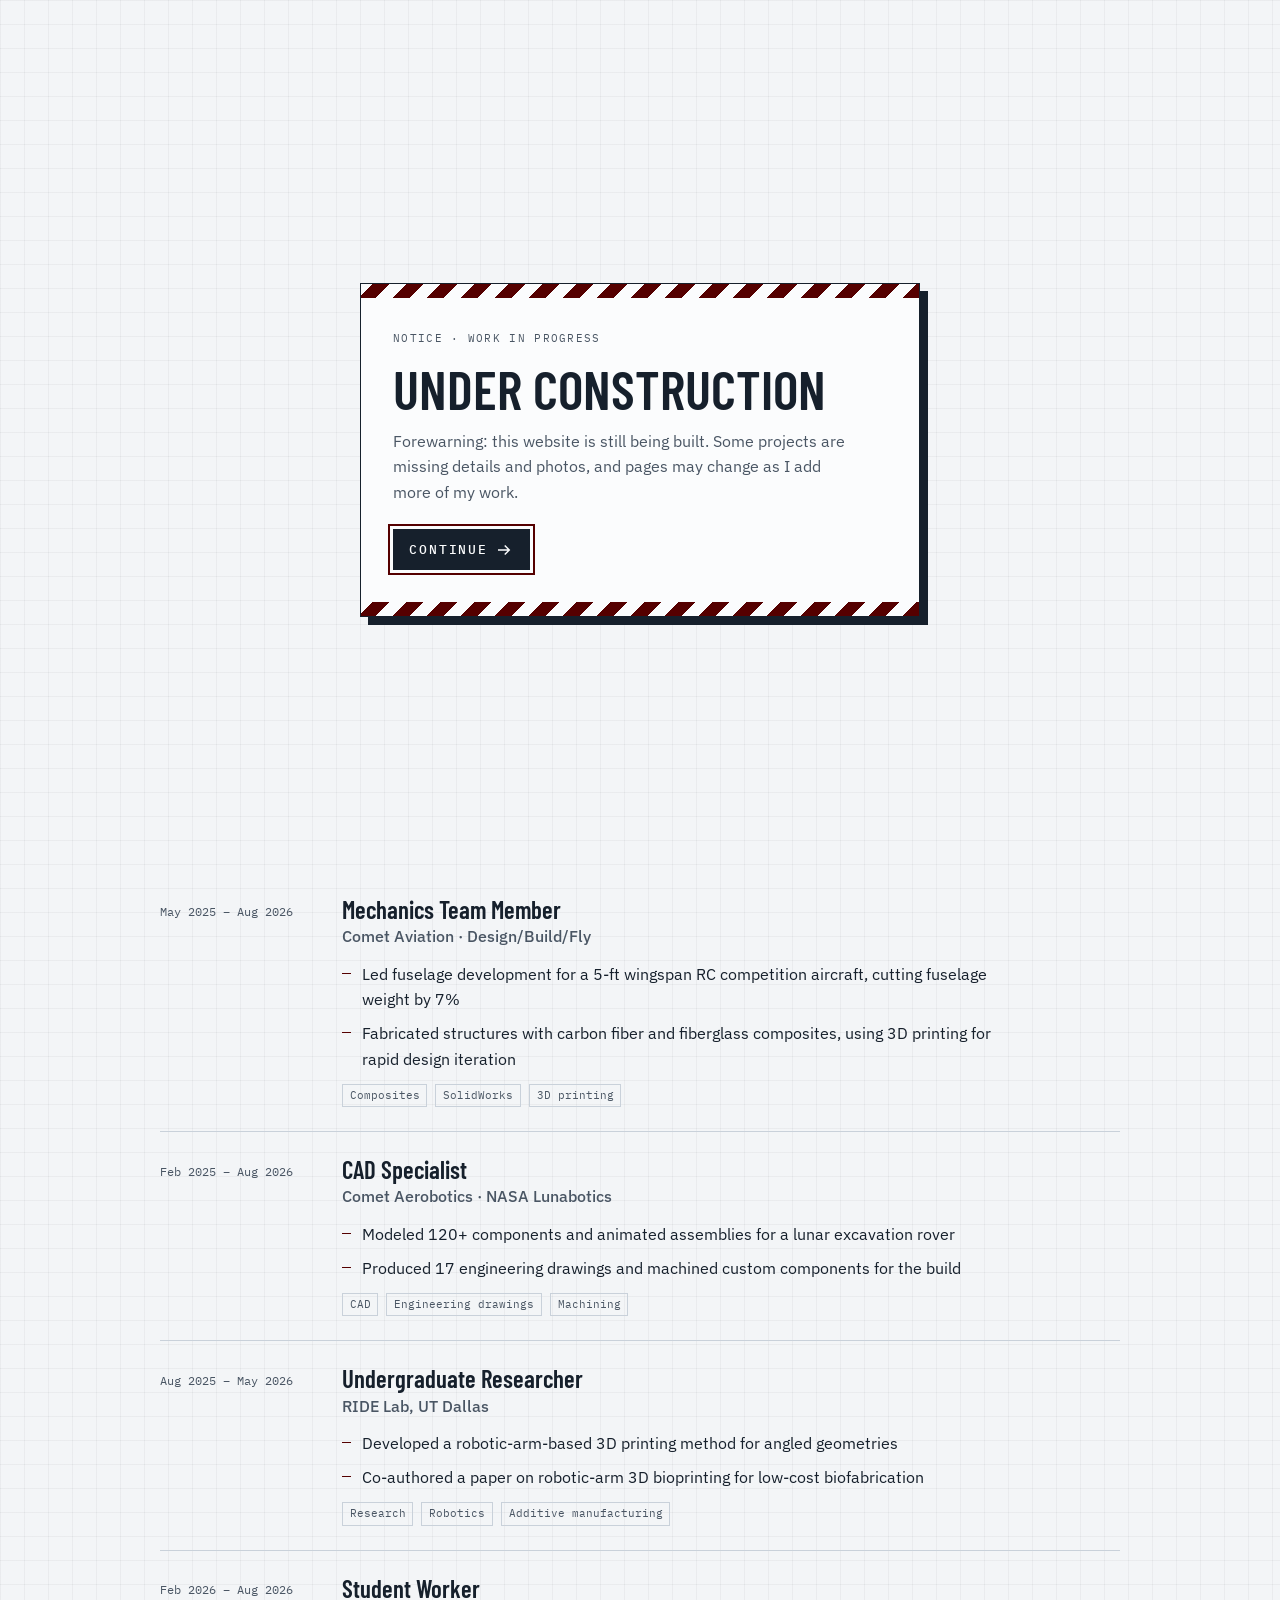
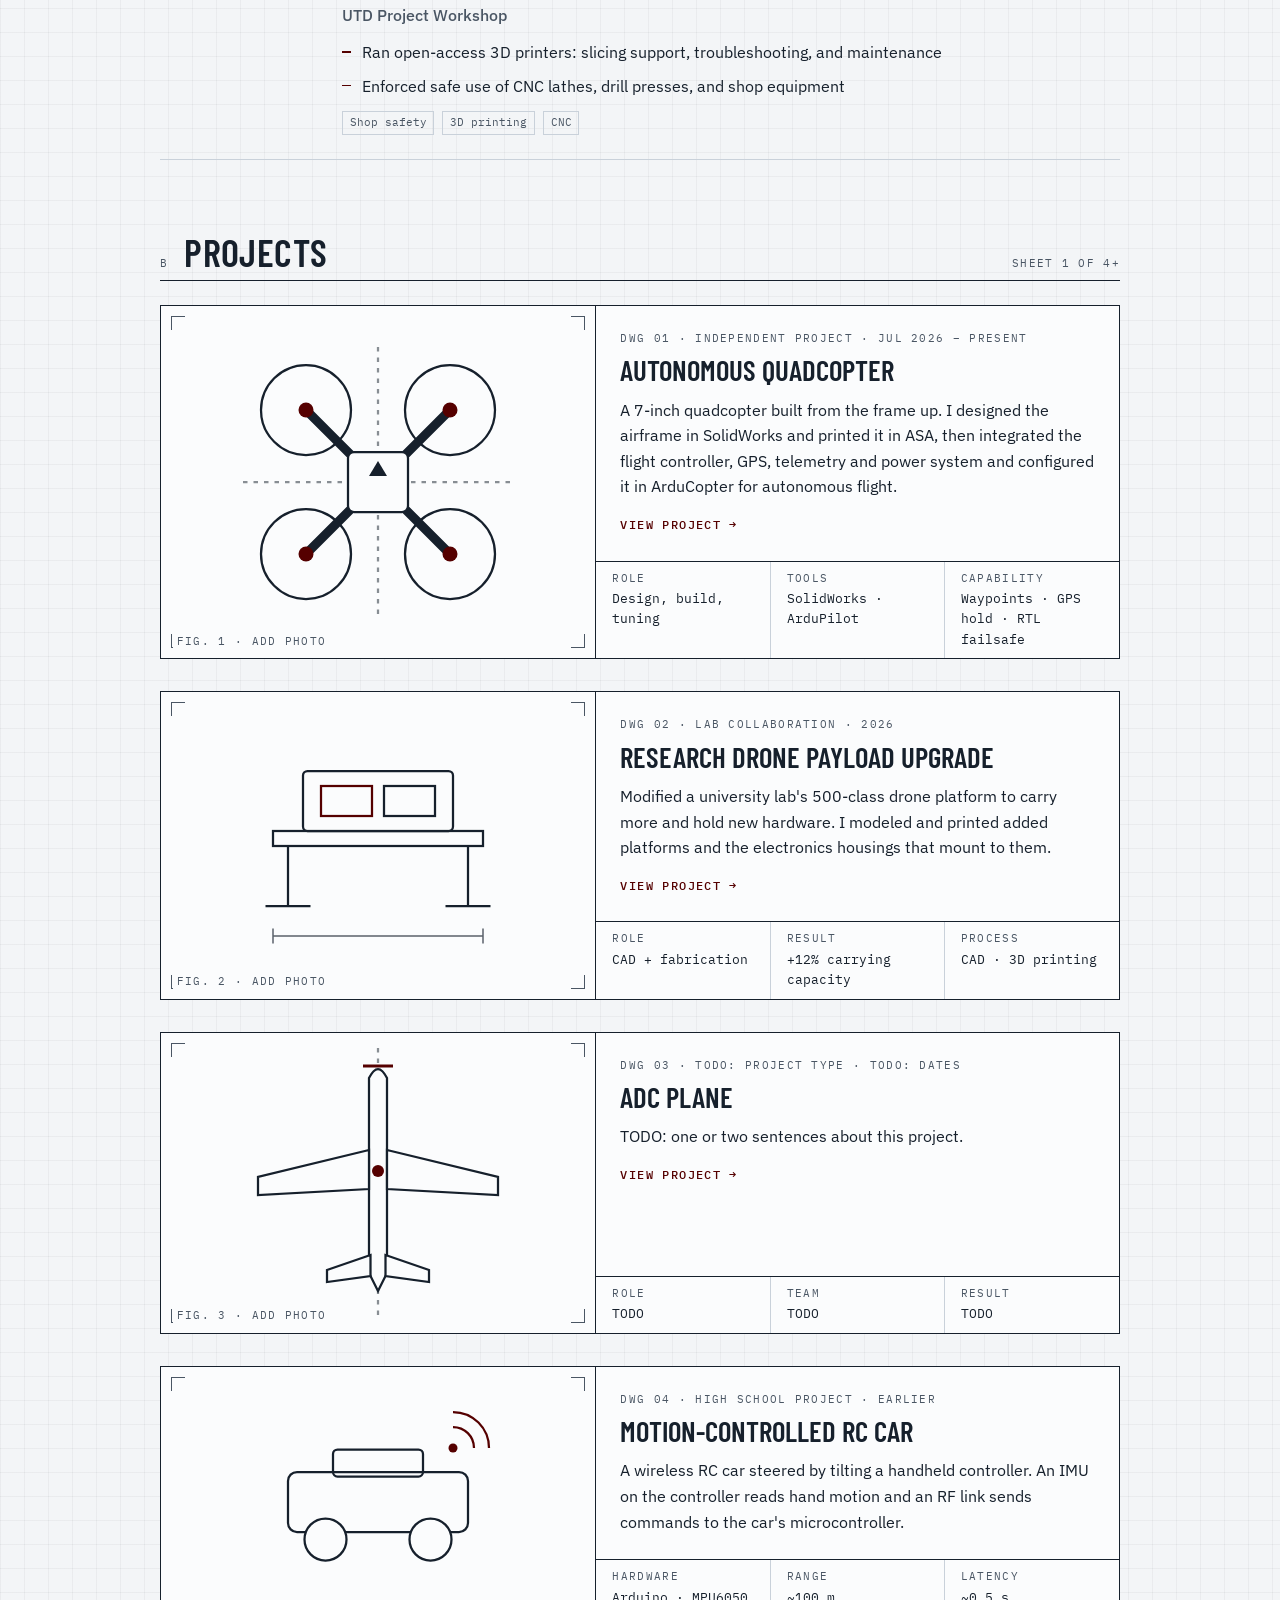
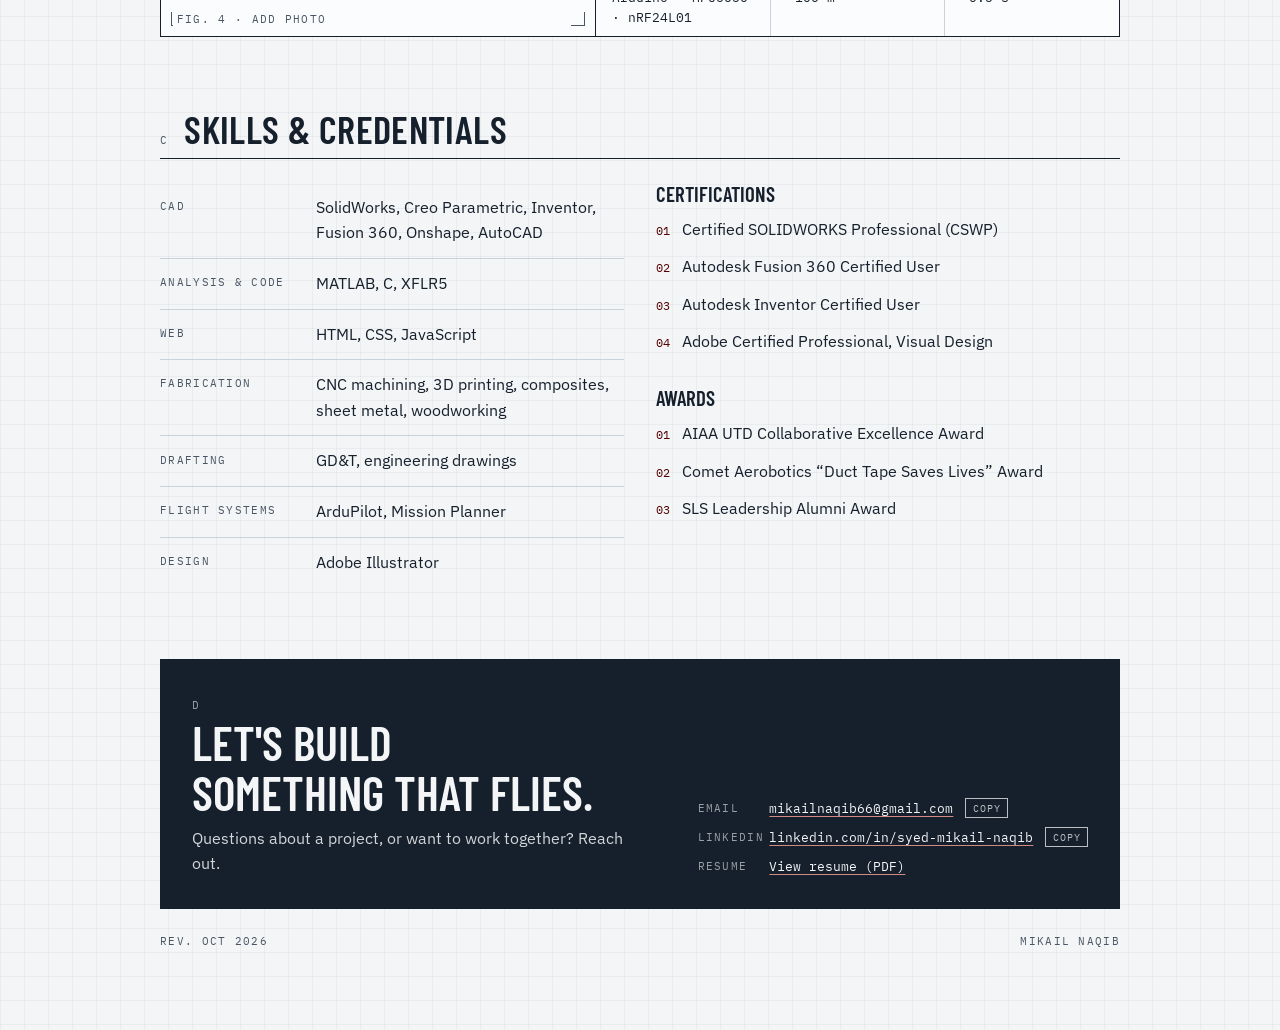
==== index.html @ 1cc5de79 "Added under construction page, new styling and new ADC Plane project among other things" ====
<!doctype html>
<html lang="en">
<head>
<meta charset="utf-8">
<meta name="viewport" content="width=device-width, initial-scale=1, viewport-fit=cover">
<meta name="description" content="Engineering portfolio of Mikail Naqib, Mechanical Engineering student at UT Dallas focused on aerospace and UAV systems.">
<title>Mikail Naqib Portfolio</title>
<link rel="preconnect" href="https://fonts.googleapis.com">
<link rel="stylesheet" href="https://fonts.googleapis.com/css2?family=Barlow+Condensed:wght@500;600;700&family=IBM+Plex+Sans:ital,wght@0,400;0,500;0,600;1,400&family=IBM+Plex+Mono:wght@400;500&display=swap">
<link rel="stylesheet" href="styles.css">
<script src="site.js"></script>
</head>
<body>
<div class="wrap" id="app"></div>

<script>
/* =====================================================================
   EDIT YOUR PORTFOLIO HERE.
   Everything on the page is generated from this one object.
   - Add/remove entries by copying a block.
   - For project photos, set image to a URL or data URI; leave "" to show the drawing placeholder.
   - Fields marked TODO are placeholders for you to fill in.
   ===================================================================== */
const PORTFOLIO = {
  name: { first: "Syed", preferred: "Mikail", last: "Naqib" },  // "preferred" is highlighted in the accent color
  role: "Mechanical Engineering · Aerospace & UAV Systems",
  summary: "Mechanical engineering student at UT Dallas focused on aircraft and unmanned systems. I design in CAD, build with composites, 3D printing and machining, and configure the flight systems that make airframes fly on their own.",
  meta: [
    ["School", "UT Dallas"],
    ["Degree", "B.S. Mechanical Eng."],
    ["Grad", "May 2028"],
    ["Based", "Plano, TX"]
  ],

  experience: [
    {
      title: "Vice President", org: "AIAA UTD", when: "Dec 2025 – Aug 2026",
      points: [
        "Co-led ~250 members across 10 research projects and 3 international competition teams",
        "Secured funding, facilities, and resources through partnerships with university administration and industry, including support from RTX"
      ],
      tags: ["Leadership", "Program management"]
    },
    {
      title: "Mechanics Team Member", org: "Comet Aviation · Design/Build/Fly", when: "May 2025 – Aug 2026",
      points: [
        "Led fuselage development for a 5-ft wingspan RC competition aircraft, cutting fuselage weight by 7%",
        "Fabricated structures with carbon fiber and fiberglass composites, using 3D printing for rapid design iteration"
      ],
      tags: ["Composites", "SolidWorks", "3D printing"]
    },
    {
      title: "CAD Specialist", org: "Comet Aerobotics · NASA Lunabotics", when: "Feb 2025 – Aug 2026",
      points: [
        "Modeled 120+ components and animated assemblies for a lunar excavation rover",
        "Produced 17 engineering drawings and machined custom components for the build"
      ],
      tags: ["CAD", "Engineering drawings", "Machining"]
    },
    {
      title: "Undergraduate Researcher", org: "RIDE Lab, UT Dallas", when: "Aug 2025 – May 2026",
      points: [
        "Developed a robotic-arm-based 3D printing method for angled geometries",
        "Co-authored a paper on robotic-arm 3D bioprinting for low-cost biofabrication"
      ],
      tags: ["Research", "Robotics", "Additive manufacturing"]
    },
    {
      title: "Student Worker", org: "UTD Project Workshop", when: "Feb 2026 – Aug 2026",
      points: [
        "Ran open-access 3D printers: slicing support, troubleshooting, and maintenance",
        "Enforced safe use of CNC lathes, drill presses, and shop equipment"
      ],
      tags: ["Shop safety", "3D printing", "CNC"]
    }
  ],

  projects: [
    {
      title: "Autonomous Quadcopter", kind: "Independent project", when: "Jul 2026 – present",
      image: "", figure: "quad", link: "quadcopter.html",
      text: "A 7-inch quadcopter built from the frame up. I designed the airframe in SolidWorks and printed it in ASA, then integrated the flight controller, GPS, telemetry and power system and configured it in ArduCopter for autonomous flight.",
      specs: [["Role","Design, build, tuning"],["Tools","SolidWorks · ArduPilot"],["Capability","Waypoints · GPS hold · RTL failsafe"]]
    },
    {
      title: "Research Drone Payload Upgrade", kind: "Lab collaboration", when: "2026",
      image: "", figure: "mount", link: "research-drone.html",
      text: "Modified a university lab's 500-class drone platform to carry more and hold new hardware. I modeled and printed added platforms and the electronics housings that mount to them.",
      specs: [["Role","CAD + fabrication"],["Result","+12% carrying capacity"],["Process","CAD · 3D printing"]]
    },
    {
      title: "ADC Plane", kind: "TODO: project type", when: "TODO: dates",
      image: "", figure: "plane", link: "adc-plane.html",
      text: "TODO: one or two sentences about this project.",
      specs: [["Role","TODO"],["Team","TODO"],["Result","TODO"]]
    },
    {
      title: "Motion-Controlled RC Car", kind: "High school project", when: "Earlier",
      image: "", figure: "car",
      text: "A wireless RC car steered by tilting a handheld controller. An IMU on the controller reads hand motion and an RF link sends commands to the car's microcontroller.",
      specs: [["Hardware","Arduino · MPU6050 · nRF24L01"],["Range","~100 m"],["Latency","~0.5 s"]]
    }
  ],

  skills: [
    ["CAD", "SolidWorks, Creo Parametric, Inventor, Fusion 360, Onshape, AutoCAD"],
    ["Analysis & code", "MATLAB, C, XFLR5"],
    ["Web", "HTML, CSS, JavaScript"],
    ["Fabrication", "CNC machining, 3D printing, composites, sheet metal, woodworking"],
    ["Drafting", "GD&T, engineering drawings"],
    ["Flight systems", "ArduPilot, Mission Planner"],
    ["Design", "Adobe Illustrator"]
  ],
  certifications: [
    "Certified SOLIDWORKS Professional (CSWP)",
    "Autodesk Fusion 360 Certified User",
    "Autodesk Inventor Certified User",
    "Adobe Certified Professional, Visual Design"
  ],
  awards: [
    "AIAA UTD Collaborative Excellence Award",
    "Comet Aerobotics “Duct Tape Saves Lives” Award",
    "SLS Leadership Alumni Award"
  ],

  contact: [
    ["Email", "mikailnaqib66@gmail.com", "mailto:mikailnaqib66@gmail.com"],
    ["LinkedIn", "linkedin.com/in/syed-mikail-naqib", "https://www.linkedin.com/in/syed-mikail-naqib"],
    ["Resume", "View resume (PDF)", "resume.pdf"]
  ]
};

/* ---------------- Figure placeholders (line drawings) ---------------- */
const FIGS = {
  quad:`<svg viewBox="0 0 200 200" fill="none" stroke="currentColor" stroke-width="1.5" aria-hidden="true">
    <g stroke-dasharray="3 4" opacity=".5"><line x1="100" y1="10" x2="100" y2="190"/><line x1="10" y1="100" x2="190" y2="100"/></g>
    <line x1="52" y1="52" x2="148" y2="148" stroke-width="6" stroke-linecap="round"/><line x1="148" y1="52" x2="52" y2="148" stroke-width="6" stroke-linecap="round"/>
    <rect x="80" y="80" width="40" height="40" rx="4" fill="var(--sheet)"/>
    <circle cx="52" cy="52" r="30"/><circle cx="148" cy="52" r="30"/><circle cx="52" cy="148" r="30"/><circle cx="148" cy="148" r="30"/>
    <g fill="var(--accent)" stroke="none"><circle cx="52" cy="52" r="5"/><circle cx="148" cy="52" r="5"/><circle cx="52" cy="148" r="5"/><circle cx="148" cy="148" r="5"/></g>
    <path d="M100 86 l6 10 h-12z" fill="currentColor" stroke="none"/></svg>`,
  mount:`<svg viewBox="0 0 200 160" fill="none" stroke="currentColor" stroke-width="1.5" aria-hidden="true">
    <rect x="30" y="70" width="140" height="10"/><rect x="50" y="30" width="100" height="40" rx="3"/>
    <rect x="62" y="40" width="34" height="20" stroke="var(--accent)"/><rect x="104" y="40" width="34" height="20"/>
    <line x1="40" y1="80" x2="40" y2="120"/><line x1="160" y1="80" x2="160" y2="120"/><line x1="25" y1="120" x2="55" y2="120"/><line x1="145" y1="120" x2="175" y2="120"/>
    <g stroke-width="1" opacity=".7"><line x1="30" y1="140" x2="170" y2="140"/><line x1="30" y1="135" x2="30" y2="145"/><line x1="170" y1="135" x2="170" y2="145"/></g></svg>`,
  plane:`<svg viewBox="0 0 200 200" fill="none" stroke="currentColor" stroke-width="1.5" aria-hidden="true">
    <g stroke-dasharray="3 4" opacity=".5"><line x1="100" y1="10" x2="100" y2="190"/></g>
    <path d="M94 30 Q100 18 106 30 L106 160 L100 172 L94 160 Z" fill="var(--sheet)"/>
    <path d="M94 78 L20 96 L20 108 L94 104 Z M106 78 L180 96 L180 108 L106 104 Z" fill="var(--sheet)"/>
    <path d="M95 148 L66 158 L66 166 L95 162 Z M105 148 L134 158 L134 166 L105 162 Z" fill="var(--sheet)"/>
    <line x1="90" y1="22" x2="110" y2="22" stroke="var(--accent)" stroke-width="2"/>
    <circle cx="100" cy="92" r="4" fill="var(--accent)" stroke="none"/></svg>`,
  car:`<svg viewBox="0 0 200 160" fill="none" stroke="currentColor" stroke-width="1.5" aria-hidden="true">
    <rect x="40" y="60" width="120" height="40" rx="6"/><rect x="70" y="45" width="60" height="18" rx="3"/>
    <circle cx="65" cy="105" r="14" fill="var(--sheet)"/><circle cx="135" cy="105" r="14" fill="var(--sheet)"/>
    <g stroke="var(--accent)"><path d="M150 30 a14 14 0 0 1 14 14"/><path d="M150 20 a24 24 0 0 1 24 24"/></g>
    <circle cx="150" cy="44" r="3" fill="var(--accent)" stroke="none"/></svg>`
};

/* ---------------- Render ---------------- */
const esc = s => String(s).replace(/[&<>"']/g, c => ({"&":"&amp;","<":"&lt;",">":"&gt;",'"':"&quot;","'":"&#39;"}[c]));
const P = PORTFOLIO;
const pad = n => String(n).padStart(2,"0");

const ICONS = {
  light:`<svg viewBox="0 0 16 16" fill="none" stroke="currentColor" stroke-width="1.5" aria-hidden="true"><circle cx="8" cy="8" r="3"/><path d="M8 1v2M8 13v2M1 8h2M13 8h2M3 3l1.4 1.4M11.6 11.6L13 13M3 13l1.4-1.4M11.6 4.4L13 3"/></svg>`,
  system:`<svg viewBox="0 0 16 16" fill="none" stroke="currentColor" stroke-width="1.5" aria-hidden="true"><rect x="1.5" y="2.5" width="13" height="9"/><path d="M5.5 14.5h5M8 11.5v3"/></svg>`,
  dark:`<svg viewBox="0 0 16 16" fill="none" stroke="currentColor" stroke-width="1.5" aria-hidden="true"><path d="M13.5 9.5A6 6 0 0 1 6.5 2.5a6 6 0 1 0 7 7z"/></svg>`
};
const header = `
<div class="topbar">
  <div class="theme-switch" role="group" aria-label="Color theme">
    ${["system","light","dark"].map(m=>`<button type="button" data-mode="${m}" aria-pressed="false" aria-label="${m[0].toUpperCase()+m.slice(1)} theme" title="${m[0].toUpperCase()+m.slice(1)}">${ICONS[m]}</button>`).join("")}
  </div>
</div>
<header class="titleblock">
  <div class="tb-main">
    <h1>${esc(P.name.first)} <span class="first">${esc(P.name.preferred)}</span><br>${esc(P.name.last)}</h1>
    <div class="tb-role">${esc(P.role)}</div>
    <p class="tb-summary">${esc(P.summary)}</p>
  </div>
  <div class="tb-cells">
    ${P.meta.map(([k,v])=>`<div class="tb-cell"><span class="label">${esc(k)}</span><span class="v">${esc(v)}</span></div>`).join("")}
  </div>
</header>
<nav class="toc" aria-label="Sections">
  <a href="#experience"><span>A</span>Experience</a><a href="#projects"><span>B</span>Projects</a>
  <a href="#skills"><span>C</span>Skills &amp; credentials</a><a href="#contact"><span>D</span>Contact</a>
</nav>`;

const experience = `
<section id="experience">
  <div class="sec-head"><span class="label">A</span><h2>Experience</h2><span class="label">${P.experience.length} roles</span></div>
  ${P.experience.map(x=>`
  <article class="xp">
    <div class="xp-when">${esc(x.when)}</div>
    <div class="xp-body">
      <h3>${esc(x.title)}</h3><div class="xp-org">${esc(x.org)}</div>
      <ul class="pts">${x.points.map(p=>`<li>${esc(p)}</li>`).join("")}</ul>
      ${x.tags?.length?`<div class="chips">${x.tags.map(t=>`<span class="chip">${esc(t)}</span>`).join("")}</div>`:""}
    </div>
  </article>`).join("")}
</section>`;

const projects = `
<section id="projects">
  <div class="sec-head"><span class="label">B</span><h2>Projects</h2><span class="label">Sheet 1 of ${P.projects.length}+</span></div>
  <div class="sheets">
  ${P.projects.map((p,i)=>`
    <${p.link?`a href="${esc(p.link)}"`:"article"} class="sheet">
      <div class="fig">
        <span class="corner c1"></span><span class="corner c2"></span><span class="corner c3"></span><span class="corner c4"></span>
        ${p.image?`<img src="${esc(p.image)}" alt="${esc(p.title)}">`:(FIGS[p.figure]||FIGS.quad)}
        <span class="label fig-cap">Fig. ${i+1}${p.image?"":" · add photo"}</span>
      </div>
      <div class="sheet-body">
        <div class="sheet-top">
          <div class="label">DWG ${pad(i+1)} · ${esc(p.kind)} · ${esc(p.when)}</div>
          <h3 style="margin-top:var(--s2)">${esc(p.title)}</h3>
          <p>${esc(p.text)}</p>
          ${p.link?`<span class="more">View project &rarr;</span>`:""}
        </div>
        <div class="specs">${p.specs.map(([k,v])=>`<div><span class="label">${esc(k)}</span><span class="v">${esc(v)}</span></div>`).join("")}</div>
      </div>
    </${p.link?"a":"article"}>`).join("")}
  </div>
</section>`;

const skills = `
<section id="skills">
  <div class="sec-head"><span class="label">C</span><h2>Skills &amp; credentials</h2></div>
  <div class="grid2">
    <dl style="margin:0">
      ${P.skills.map(([k,v])=>`<div class="kv"><dt class="label">${esc(k)}</dt><dd>${esc(v)}</dd></div>`).join("")}
    </dl>
    <div style="display:grid;gap:var(--s6);align-content:start">
      <div><h3 class="sub">Certifications</h3><ul class="list-plain">${P.certifications.map((c,i)=>`<li><span class="n">${pad(i+1)}</span><span>${esc(c)}</span></li>`).join("")}</ul></div>
      <div><h3 class="sub">Awards</h3><ul class="list-plain">${P.awards.map((c,i)=>`<li><span class="n">${pad(i+1)}</span><span>${esc(c)}</span></li>`).join("")}</ul></div>
    </div>
  </div>
</section>`;

const contact = `
<section id="contact">
  <div class="contact">
    <div><span class="label" style="color:inherit;opacity:.6">D</span><h2>Let's build something that flies.</h2>
      <p>Questions about a project, or want to work together? Reach out.</p></div>
    <div class="links">
      ${P.contact.map(([k,v,href],i)=>`<div class="row"><span class="k">${esc(k)}</span>${href?`<a href="${esc(href)}" target="_blank" rel="noopener">${esc(v)}</a>`:`<span id="c${i}">${esc(v)}</span>`}${(!href || /^(https?:|mailto:)/.test(href)) ? `<button class="copy" type="button" data-v="${esc(/^https?:/.test(href) ? href : v)}">Copy</button>` : ""}</div>`).join("")}
    </div>
  </div>
  <footer><span class="label">Rev. Oct 2026</span><span class="label">${esc(P.name.preferred)} ${esc(P.name.last)}</span></footer>
</section>`;

document.getElementById("app").innerHTML = header + experience + projects + skills + contact;

document.querySelectorAll(".copy").forEach(b=>b.addEventListener("click",()=>{
  const done=()=>{b.textContent="Copied";setTimeout(()=>b.textContent="Copy",1500)};
  try{ navigator.clipboard.writeText(b.dataset.v).then(done).catch(()=>{const r=document.createRange();r.selectNodeContents(b.previousElementSibling);const s=getSelection();s.removeAllRanges();s.addRange(r)}); }
  catch(e){}
}));
</script>
</body>
</html>
---- styles.css ----
/* Layout: an engineering drawing sheet. Title block up top, each project is a numbered sheet with a figure frame and a spec table. */
:root{
  --paper:#f3f5f7;
  --sheet:#fbfcfd;
  --ink:#16202c;
  --ink-2:#4a5664;
  --line:#c9d1da;
  --grid:rgba(22,32,44,.045);
  --accent:#550000;          /* deep maroon */
  --accent-ink:#ffffff;
  --accent-on-ink:#d48a84;   /* same hue, lifted for the dark contact panel */
  --font-display:"Barlow Condensed","Arial Narrow",Arial,sans-serif;
  --font-body:"IBM Plex Sans",system-ui,-apple-system,"Segoe UI",sans-serif;
  --font-mono:"IBM Plex Mono",ui-monospace,Menlo,Consolas,monospace;
  --s1:.25rem;--s2:.5rem;--s3:.75rem;--s4:1rem;--s5:1.5rem;--s6:2rem;--s7:3rem;--s8:4.5rem;
}
/* The page's own toggle (data-site-theme) always wins. In System mode, follow the host's data-theme if set, else the OS. */
@media (prefers-color-scheme:dark){:root:not([data-site-theme]):not([data-theme="light"]){
  --paper:#0e1a2a;--sheet:#13223a;--ink:#e6edf5;--ink-2:#9fb0c4;--line:#2c4160;--grid:rgba(160,190,230,.06);
  --accent:#d48a84;--accent-ink:#13223a;--accent-on-ink:#550000;color-scheme:dark}}
:root[data-site-theme="dark"],:root:not([data-site-theme])[data-theme="dark"]{
  --paper:#0e1a2a;--sheet:#13223a;--ink:#e6edf5;--ink-2:#9fb0c4;--line:#2c4160;--grid:rgba(160,190,230,.06);
  --accent:#d48a84;--accent-ink:#13223a;--accent-on-ink:#550000;color-scheme:dark}

*{box-sizing:border-box}
body{
  background:var(--paper);color:var(--ink);font-family:var(--font-body);font-size:1rem;line-height:1.6;
  background-image:linear-gradient(var(--grid) 1px,transparent 1px),linear-gradient(90deg,var(--grid) 1px,transparent 1px);
  background-size:24px 24px;
}
.wrap{max-width:1040px;margin:0 auto;padding-inline:clamp(16px,4vw,40px);padding-block:72px var(--s8)}
a{color:inherit}
a:focus-visible,button:focus-visible{outline:2px solid var(--accent);outline-offset:3px}
h1,h2,h3{font-family:var(--font-display);font-weight:600;text-wrap:balance;margin:0;line-height:1.05}
.mono{font-family:var(--font-mono);font-size:.78rem;letter-spacing:.04em}
.label{font-family:var(--font-mono);font-size:.68rem;letter-spacing:.12em;text-transform:uppercase;color:var(--ink-2)}

/* ---------- Theme switch ---------- */
.topbar{position:absolute;top:calc(env(safe-area-inset-top,0px) + 12px);left:12px;z-index:2}
.theme-switch{display:inline-flex;border:1.5px solid var(--ink);background:var(--sheet)}
.theme-switch button{background:transparent;color:var(--ink-2);border:0;border-right:1px solid var(--line);width:32px;height:30px;padding:0;cursor:pointer;display:inline-flex;align-items:center;justify-content:center}
.theme-switch button:last-child{border-right:0}
.theme-switch button:hover{color:var(--ink)}
.theme-switch button[aria-pressed="true"]{background:var(--ink);color:var(--sheet)}
.theme-switch svg{width:15px;height:15px;flex:none}

/* ---------- Title block header ---------- */
.titleblock{border:1.5px solid var(--ink);background:var(--sheet);display:grid;grid-template-columns:1fr auto}
.tb-main{padding:var(--s6) var(--s6) var(--s5);border-right:1.5px solid var(--ink);min-width:0}
.tb-main h1{font-size:clamp(2.8rem,8vw,5.2rem);letter-spacing:-.01em;text-transform:uppercase}
.tb-main h1 .first{color:var(--accent)}
.tb-role{font-family:var(--font-display);font-size:clamp(1.15rem,2.6vw,1.5rem);font-weight:500;margin-top:var(--s3);color:var(--ink-2)}
.tb-summary{max-width:58ch;margin:var(--s4) 0 0;color:var(--ink)}
.tb-cells{display:grid;grid-template-columns:1fr;min-width:220px}
.tb-cell{padding:var(--s3) var(--s4);border-bottom:1px solid var(--line);display:flex;flex-direction:column;gap:2px}
.tb-cell:last-child{border-bottom:none}
.tb-cell .v{font-family:var(--font-mono);font-size:.85rem;font-variant-numeric:tabular-nums;overflow-wrap:anywhere}
.tag{display:inline-flex;align-items:center;gap:.4em;background:var(--accent);color:var(--accent-ink);font-family:var(--font-mono);font-size:.68rem;letter-spacing:.12em;text-transform:uppercase;padding:.3em .7em;font-weight:500;align-self:flex-start}

nav.toc{display:flex;flex-wrap:wrap;gap:var(--s2) var(--s5);margin-top:var(--s4);padding-block:var(--s3);border-bottom:1px solid var(--line)}
nav.toc a{font-family:var(--font-mono);font-size:.75rem;letter-spacing:.1em;text-transform:uppercase;text-decoration:none;color:var(--ink-2)}
nav.toc a:hover{color:var(--accent)}
nav.toc a span{color:var(--accent);margin-right:.4em}

/* ---------- Sections ---------- */
section{margin-top:var(--s8)}
.sec-head{display:flex;align-items:baseline;gap:var(--s4);border-bottom:1.5px solid var(--ink);padding-bottom:var(--s2);margin-bottom:var(--s5)}
.sec-head h2{font-size:clamp(1.8rem,4vw,2.4rem);text-transform:uppercase;letter-spacing:.01em}
.sec-head h2 ~ .label{margin-left:auto}

/* Experience */
.xp{display:grid;grid-template-columns:150px 1fr;gap:var(--s4) var(--s6);padding-block:var(--s5);border-bottom:1px solid var(--line)}
.xp:first-of-type{padding-top:0}
.xp-when{font-family:var(--font-mono);font-size:.78rem;color:var(--ink-2);font-variant-numeric:tabular-nums;padding-top:.35rem}
.xp-body{min-width:0}
.xp-body h3{font-size:1.55rem}
.xp-org{font-weight:500;color:var(--ink-2);margin-top:2px}
ul.pts{margin:var(--s3) 0 0;padding:0;list-style:none;display:grid;gap:var(--s2);max-width:68ch}
ul.pts li{position:relative;padding-left:1.25rem}
ul.pts li::before{content:"";position:absolute;left:0;top:.68em;width:.55rem;height:1.5px;background:var(--accent)}
.chips{display:flex;flex-wrap:wrap;gap:var(--s2);margin-top:var(--s3)}
.chip{font-family:var(--font-mono);font-size:.7rem;border:1px solid var(--line);padding:.15em .6em;color:var(--ink-2)}

/* Project sheets */
.sheets{display:grid;gap:var(--s6)}
.sheet{background:var(--sheet);border:1.5px solid var(--ink);display:grid;grid-template-columns:minmax(0,5fr) minmax(0,6fr)}
.fig{border-right:1.5px solid var(--ink);position:relative;min-height:260px;display:flex;align-items:center;justify-content:center;overflow:hidden}
.fig img{width:100%;height:100%;object-fit:cover;display:block;position:absolute;inset:0}
.fig svg{width:78%;max-width:300px;height:auto}
.fig .fig-cap{position:absolute;left:var(--s3);bottom:var(--s2);background:var(--sheet);padding:0 .35em}
.fig .corner{position:absolute;width:14px;height:14px;border-color:var(--ink-2);border-style:solid}
.fig .c1{top:10px;left:10px;border-width:1px 0 0 1px}.fig .c2{top:10px;right:10px;border-width:1px 1px 0 0}
.fig .c3{bottom:10px;right:10px;border-width:0 1px 1px 0}.fig .c4{bottom:10px;left:10px;border-width:0 0 1px 1px}
.sheet-body{display:flex;flex-direction:column;min-width:0}
.sheet-top{padding:var(--s5);flex:1}
.sheet-top h3{font-size:1.8rem;text-transform:uppercase}
.sheet-top p{margin:var(--s3) 0 0;max-width:62ch}
.specs{display:grid;grid-template-columns:repeat(3,minmax(0,1fr));border-top:1.5px solid var(--ink)}
.specs div{padding:var(--s2) var(--s4);border-right:1px solid var(--line);display:flex;flex-direction:column;gap:2px;min-width:0}
.specs div:last-child{border-right:none}
.specs .v{font-family:var(--font-mono);font-size:.8rem;overflow-wrap:anywhere}

/* Skills / creds */
.grid2{display:grid;grid-template-columns:repeat(2,minmax(0,1fr));gap:var(--s6)}
.kv{display:grid;grid-template-columns:140px 1fr;gap:var(--s2) var(--s4);padding-block:var(--s3);border-bottom:1px solid var(--line)}
.kv:last-child{border-bottom:none}
.kv dd{margin:0;min-width:0}
.kv dt{padding-top:.2rem}
.list-plain{list-style:none;padding:0;margin:0;display:grid;gap:var(--s3)}
.list-plain li{display:grid;grid-template-columns:1.6rem 1fr;align-items:baseline}
.list-plain .n{font-family:var(--font-mono);font-size:.72rem;color:var(--accent)}
h3.sub{font-size:1.3rem;text-transform:uppercase;margin-bottom:var(--s3)}

/* Contact */
.contact{background:var(--ink);color:var(--paper);padding:var(--s6);display:grid;grid-template-columns:1fr auto;gap:var(--s5);align-items:end}
.contact h2{font-size:clamp(2rem,5vw,3rem);text-transform:uppercase;color:var(--paper)}
.contact p{margin:var(--s2) 0 0;max-width:46ch;opacity:.85}
.contact .links{display:grid;gap:var(--s2);min-width:0}
.contact .row{display:flex;align-items:center;gap:var(--s3);font-family:var(--font-mono);font-size:.82rem;flex-wrap:wrap}
.contact .row .k{opacity:.6;width:5.5em;text-transform:uppercase;font-size:.68rem;letter-spacing:.12em}
.contact a{color:var(--paper);text-decoration-color:var(--accent-on-ink);text-underline-offset:3px;overflow-wrap:anywhere}
.copy{font-family:var(--font-mono);font-size:.65rem;letter-spacing:.1em;text-transform:uppercase;background:transparent;color:var(--paper);border:1px solid currentColor;padding:.2em .6em;cursor:pointer;opacity:.75}
.copy:hover{opacity:1;color:var(--accent-on-ink)}
footer{margin-top:var(--s5);display:flex;justify-content:space-between;flex-wrap:wrap;gap:var(--s3)}

@media (max-width:760px){
  .titleblock{grid-template-columns:1fr}
  .tb-main{border-right:none;border-bottom:1.5px solid var(--ink);padding:var(--s5) var(--s4)}
  .tb-cells{grid-template-columns:1fr 1fr;min-width:0}
  .tb-cell:nth-child(odd){border-right:1px solid var(--line)}
  .xp{grid-template-columns:1fr;gap:var(--s2)}
  .sheet{grid-template-columns:1fr}
  .fig{border-right:none;border-bottom:1.5px solid var(--ink);min-height:200px}
  .specs{grid-template-columns:1fr 1fr}
  .specs div:nth-child(2){border-right:none}
  .specs div:nth-child(3){grid-column:1/-1;border-top:1px solid var(--line);border-right:none}
  .grid2{grid-template-columns:1fr}
  .kv{grid-template-columns:1fr;gap:var(--s1)}
  .contact{grid-template-columns:1fr;padding:var(--s5) var(--s4)}
}
@media (prefers-reduced-motion:no-preference){
  .sheet{transition:transform .2s ease,box-shadow .2s ease}
  .sheet:hover{transform:translate(-3px,-3px);box-shadow:6px 6px 0 var(--accent)}
}

/* ---------- Clickable project sheets ---------- */
a.sheet{color:inherit;text-decoration:none}
a.sheet:focus-visible{outline:2px solid var(--accent);outline-offset:4px}
.more{display:inline-flex;align-items:center;gap:.4em;margin-top:var(--s4);font-family:var(--font-mono);font-size:.72rem;letter-spacing:.12em;text-transform:uppercase;color:var(--accent);font-weight:500}
a.sheet:hover .more{text-decoration:underline;text-underline-offset:3px}

/* ---------- Project detail pages ---------- */
.topbar{display:flex;align-items:center;gap:var(--s3)}
.back{font-family:var(--font-mono);font-size:.72rem;letter-spacing:.12em;text-transform:uppercase;text-decoration:none;color:var(--ink-2);background:var(--sheet);border:1.5px solid var(--ink);height:33px;display:inline-flex;align-items:center;padding:0 .85em}
.back:hover{color:var(--accent)}
.detail h1{font-size:clamp(2.2rem,6vw,3.8rem);text-transform:uppercase;margin-top:var(--s3)}
.detail section{margin-top:var(--s7)}
.prose{max-width:68ch;display:grid;gap:var(--s3)}
.prose p{margin:0}
.gallery{display:grid;grid-template-columns:repeat(3,minmax(0,1fr));gap:var(--s4)}
.gallery .fig{border:1.5px solid var(--ink);background:var(--sheet);aspect-ratio:4/3;min-height:0;max-width:100%}
.gallery .fig svg{width:55%}
.tablewrap{overflow-x:auto;border:1.5px solid var(--ink);background:var(--sheet)}
table.bom{border-collapse:collapse;width:100%;min-width:560px}
table.bom th,table.bom td{text-align:left;padding:var(--s3) var(--s4);border-bottom:1px solid var(--line);vertical-align:top}
table.bom tr:last-child td{border-bottom:none}
table.bom th{font-family:var(--font-mono);font-size:.68rem;letter-spacing:.12em;text-transform:uppercase;color:var(--ink-2);font-weight:500;border-bottom:1.5px solid var(--ink)}
table.bom td:first-child{font-family:var(--font-mono);font-size:.8rem;white-space:nowrap}
.todo{border:1.5px dashed var(--accent);padding:var(--s4) var(--s5);max-width:68ch;display:grid;gap:var(--s2);color:var(--ink-2)}
.todo .label{color:var(--accent)}
.todo ul{margin:0;padding-left:1.1rem;display:grid;gap:var(--s1)}
.pager{margin-top:var(--s8);display:grid;grid-template-columns:1fr 1fr;border:1.5px solid var(--ink);background:var(--sheet)}
.pager a{padding:var(--s4) var(--s5);text-decoration:none;color:inherit;display:grid;gap:2px;min-width:0}
.pager a + a{border-left:1.5px solid var(--ink);text-align:right}
.pager a strong{font-family:var(--font-display);font-size:1.3rem;font-weight:600;text-transform:uppercase}
.pager a:hover strong{color:var(--accent)}
@media (max-width:760px){
  .gallery{grid-template-columns:1fr}
  .pager{grid-template-columns:1fr}
  .pager a + a{border-left:none;border-top:1.5px solid var(--ink);text-align:left}
}

/* ---------- Stacked title block (info cells in a row along the bottom) ----------
   Use it by writing <header class="titleblock stacked"> */
.titleblock.stacked{grid-template-columns:1fr}
.titleblock.stacked .tb-main{border-right:none;border-bottom:1.5px solid var(--ink)}
.titleblock.stacked .tb-cells{grid-template-columns:repeat(4,minmax(0,1fr));min-width:0}
.titleblock.stacked .tb-cell{border-bottom:none;border-right:1px solid var(--line)}
.titleblock.stacked .tb-cell:last-child{border-right:none}
@media (max-width:760px){
  .titleblock.stacked .tb-cells{grid-template-columns:1fr 1fr}
  .titleblock.stacked .tb-cell{border-right:none;border-bottom:1px solid var(--line)}
  .titleblock.stacked .tb-cell:nth-child(odd){border-right:1px solid var(--line)}
  .titleblock.stacked .tb-cell:nth-last-child(-n+2){border-bottom:none}
}

/* ---------- Under-construction notice (text lives in site.js) ---------- */
.notice-pending body{visibility:hidden}
.notice-open body{overflow:hidden}
.notice{position:fixed;inset:0;z-index:50;display:flex;align-items:center;justify-content:center;
  padding:calc(env(safe-area-inset-top,0px) + 16px) 16px calc(env(safe-area-inset-bottom,0px) + 16px);
  background:var(--paper);
  background-image:linear-gradient(var(--grid) 1px,transparent 1px),linear-gradient(90deg,var(--grid) 1px,transparent 1px);
  background-size:24px 24px;visibility:visible}
.notice-card{width:100%;max-width:560px;background:var(--sheet);border:1.5px solid var(--ink);box-shadow:8px 8px 0 var(--ink)}
.notice-tape{height:14px;background:repeating-linear-gradient(-45deg,var(--accent) 0 12px,var(--sheet) 12px 24px)}
.notice-body{padding:var(--s6) var(--s6) var(--s6);display:grid;gap:var(--s3);justify-items:start}
.notice-body h2{font-size:clamp(2.2rem,7vw,3.4rem);text-transform:uppercase}
.notice-body p{margin:0;max-width:46ch;color:var(--ink-2)}
.notice-go{margin-top:var(--s3);display:inline-flex;align-items:center;gap:.6em;cursor:pointer;
  font-family:var(--font-mono);font-size:.8rem;letter-spacing:.14em;text-transform:uppercase;font-weight:500;
  background:var(--ink);color:var(--sheet);border:1.5px solid var(--ink);padding:.8em 1.2em}
.notice-go svg{width:18px;height:18px}
.notice-go:hover{background:var(--accent);border-color:var(--accent);color:#fff}
.notice-go:focus-visible{outline:2px solid var(--accent);outline-offset:3px}
@media (prefers-reduced-motion:no-preference){
  .notice-card{animation:notice-in .35s ease-out}
  .notice-go svg{transition:transform .2s ease}
  .notice-go:hover svg{transform:translateX(4px)}
  .notice{transition:opacity .25s ease}
}
.notice-leaving{opacity:0}
@keyframes notice-in{from{transform:translateY(12px);opacity:0}to{transform:none;opacity:1}}
@media (max-width:760px){.notice-body{padding:var(--s5) var(--s4)}.notice-card{box-shadow:5px 5px 0 var(--ink)}}
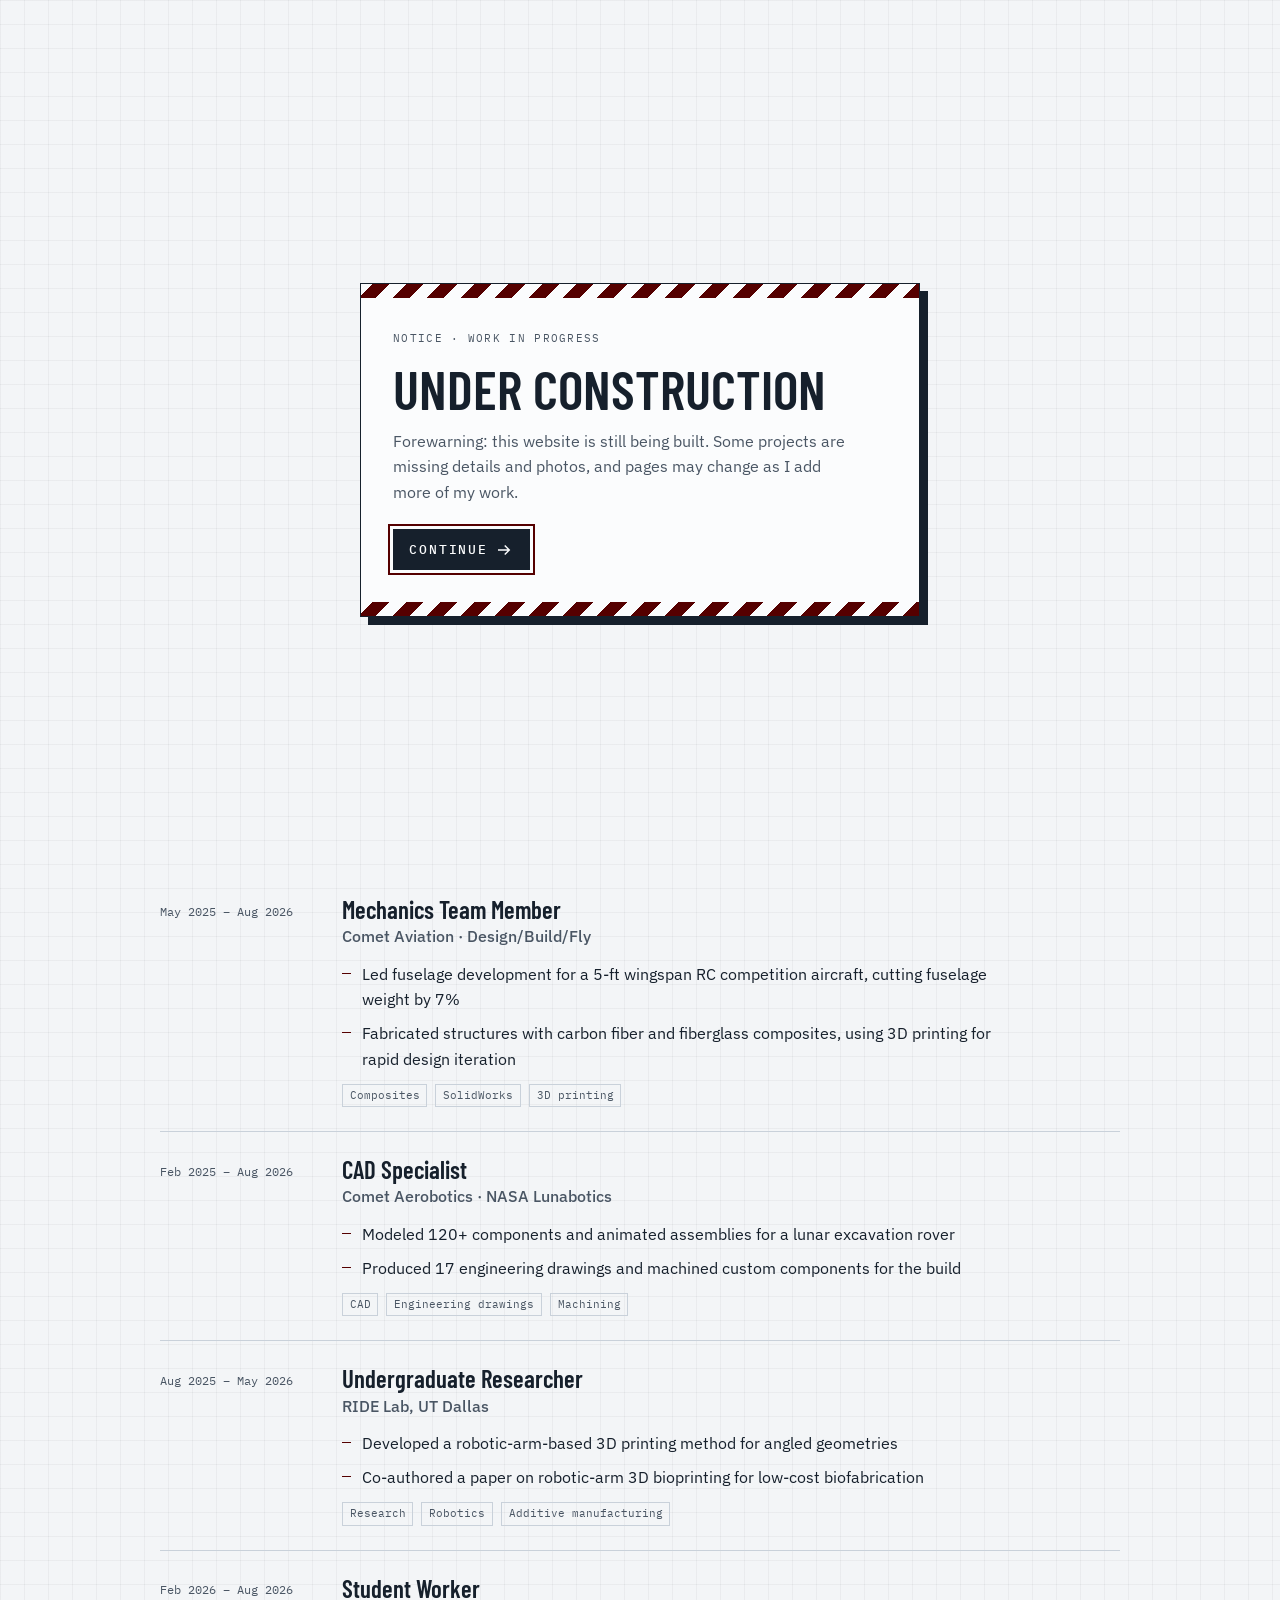
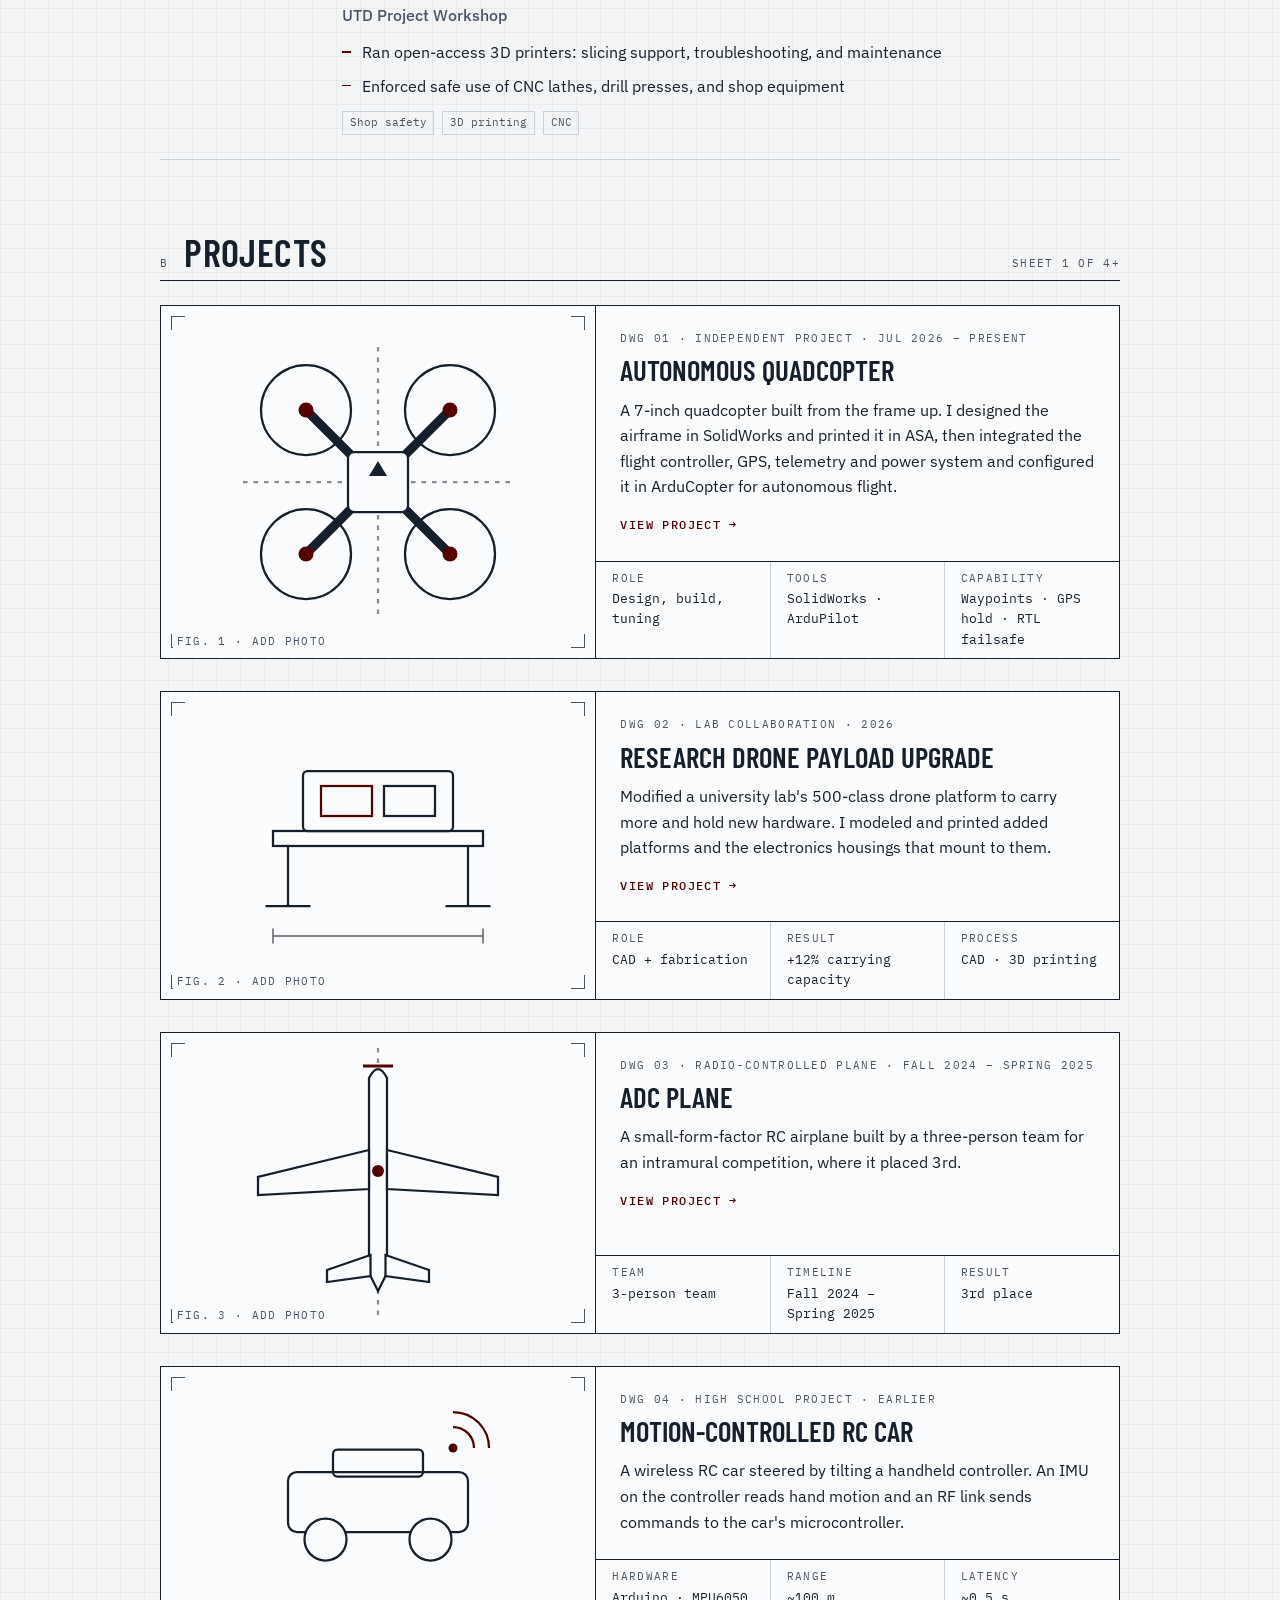
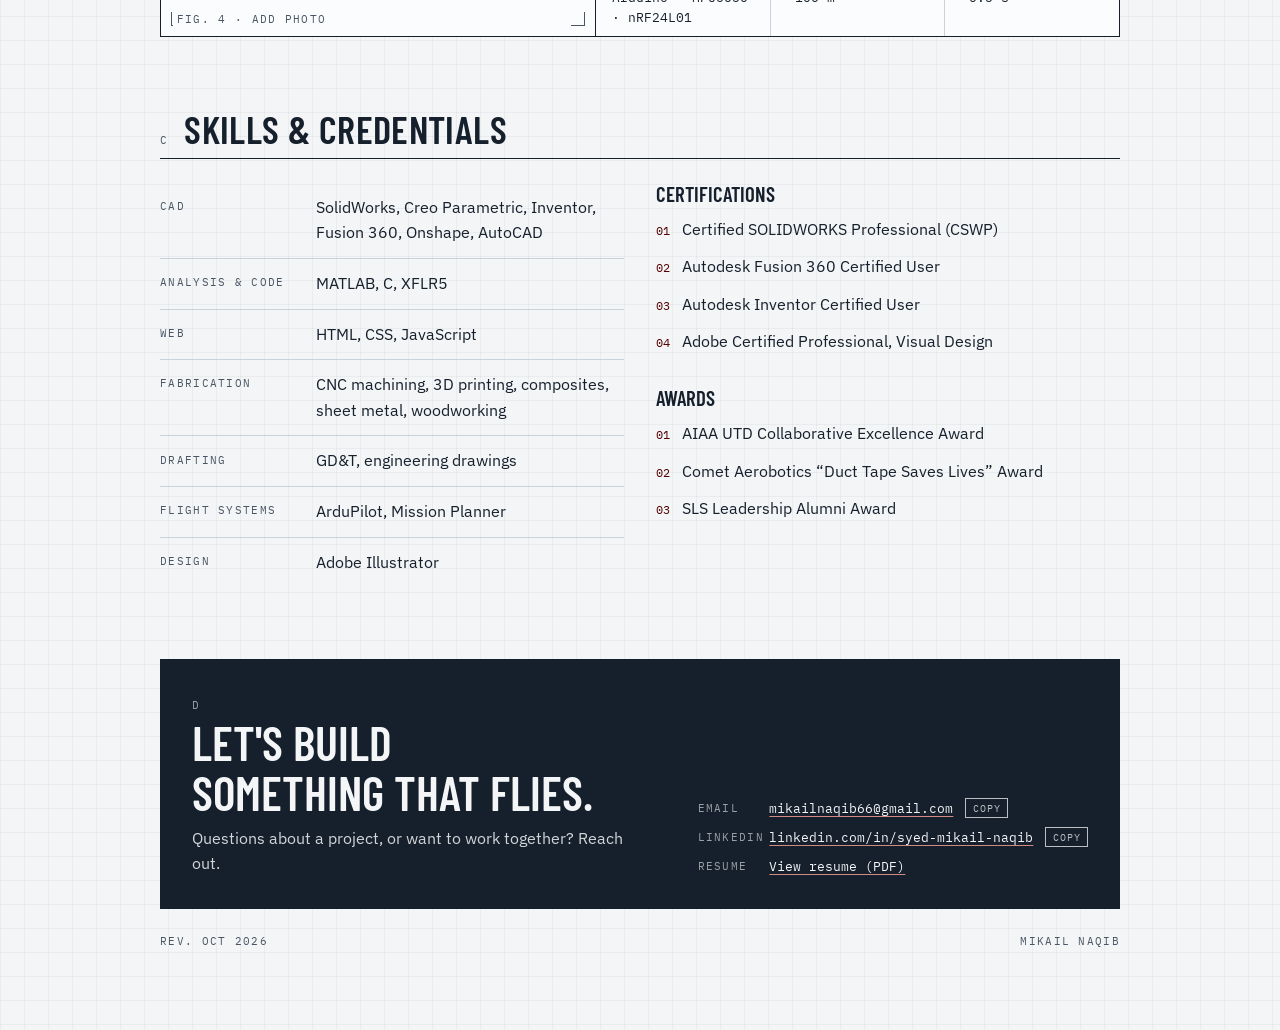
==== commit dcff48fc: "Finished ADC page - made under construction page reoccuring - other stuff i do not remember" ====
--- a/index.html
+++ b/index.html
@@ -8,6 +8,7 @@
 <link rel="preconnect" href="https://fonts.googleapis.com">
 <link rel="stylesheet" href="https://fonts.googleapis.com/css2?family=Barlow+Condensed:wght@500;600;700&family=IBM+Plex+Sans:ital,wght@0,400;0,500;0,600;1,400&family=IBM+Plex+Mono:wght@400;500&display=swap">
 <link rel="stylesheet" href="styles.css">
+<meta name="portfolio-page" content="home">
 <script src="site.js"></script>
 </head>
 <body>
@@ -89,10 +90,10 @@
       specs: [["Role","CAD + fabrication"],["Result","+12% carrying capacity"],["Process","CAD · 3D printing"]]
     },
     {
-      title: "ADC Plane", kind: "TODO: project type", when: "TODO: dates",
+      title: "ADC Plane", kind: "Radio-controlled plane", when: "Fall 2024 – Spring 2025",
       image: "", figure: "plane", link: "adc-plane.html",
-      text: "TODO: one or two sentences about this project.",
-      specs: [["Role","TODO"],["Team","TODO"],["Result","TODO"]]
+      text: "A small-form-factor RC airplane built by a three-person team for an intramural competition, where it placed 3rd.",
+      specs: [["Team","3-person team"],["Timeline","Fall 2024 – Spring 2025"],["Result","3rd place"]]
     },
     {
       title: "Motion-Controlled RC Car", kind: "High school project", when: "Earlier",
--- a/styles.css
+++ b/styles.css
@@ -184,14 +184,16 @@
    Use it by writing <header class="titleblock stacked"> */
 .titleblock.stacked{grid-template-columns:1fr}
 .titleblock.stacked .tb-main{border-right:none;border-bottom:1.5px solid var(--ink)}
-.titleblock.stacked .tb-cells{grid-template-columns:repeat(4,minmax(0,1fr));min-width:0}
+.titleblock.stacked .tb-cells{grid-template-columns:none;grid-auto-flow:column;grid-auto-columns:minmax(0,1fr);min-width:0}
 .titleblock.stacked .tb-cell{border-bottom:none;border-right:1px solid var(--line)}
 .titleblock.stacked .tb-cell:last-child{border-right:none}
 @media (max-width:760px){
-  .titleblock.stacked .tb-cells{grid-template-columns:1fr 1fr}
+  .titleblock.stacked .tb-cells{grid-auto-flow:row;grid-template-columns:1fr 1fr}
   .titleblock.stacked .tb-cell{border-right:none;border-bottom:1px solid var(--line)}
   .titleblock.stacked .tb-cell:nth-child(odd){border-right:1px solid var(--line)}
-  .titleblock.stacked .tb-cell:nth-last-child(-n+2){border-bottom:none}
+  .titleblock.stacked .tb-cell:last-child{border-bottom:none}
+  .titleblock.stacked .tb-cell:nth-last-child(2):nth-child(odd){border-bottom:none}
+  .titleblock.stacked .tb-cell:last-child:nth-child(odd){grid-column:1/-1;border-right:none}
 }
 
 /* ---------- Under-construction notice (text lives in site.js) ---------- */
@@ -222,3 +224,14 @@
 .notice-leaving{opacity:0}
 @keyframes notice-in{from{transform:translateY(12px);opacity:0}to{transform:none;opacity:1}}
 @media (max-width:760px){.notice-body{padding:var(--s5) var(--s4)}.notice-card{box-shadow:5px 5px 0 var(--ink)}}
+
+/* ---------- Project write-up with photo and video ---------- */
+.story{max-width:760px}
+.story .prose p{text-wrap:pretty}
+.media{margin:var(--s5) 0}
+.media img{display:block;width:100%;height:auto;border:1.5px solid var(--ink);background:var(--sheet)}
+.media figcaption{margin-top:var(--s2)}
+.video{position:relative;aspect-ratio:16/9;max-width:100%;border:1.5px solid var(--ink);background:var(--ink)}
+.video iframe{position:absolute;inset:0;width:100%;height:100%;border:0}
+.video-link{display:inline-block;margin-top:var(--s2);font-family:var(--font-mono);font-size:.75rem;letter-spacing:.1em;text-transform:uppercase;color:var(--accent)}
+.media-portrait img{width:auto;max-width:100%;max-height:min(80vh,720px)}
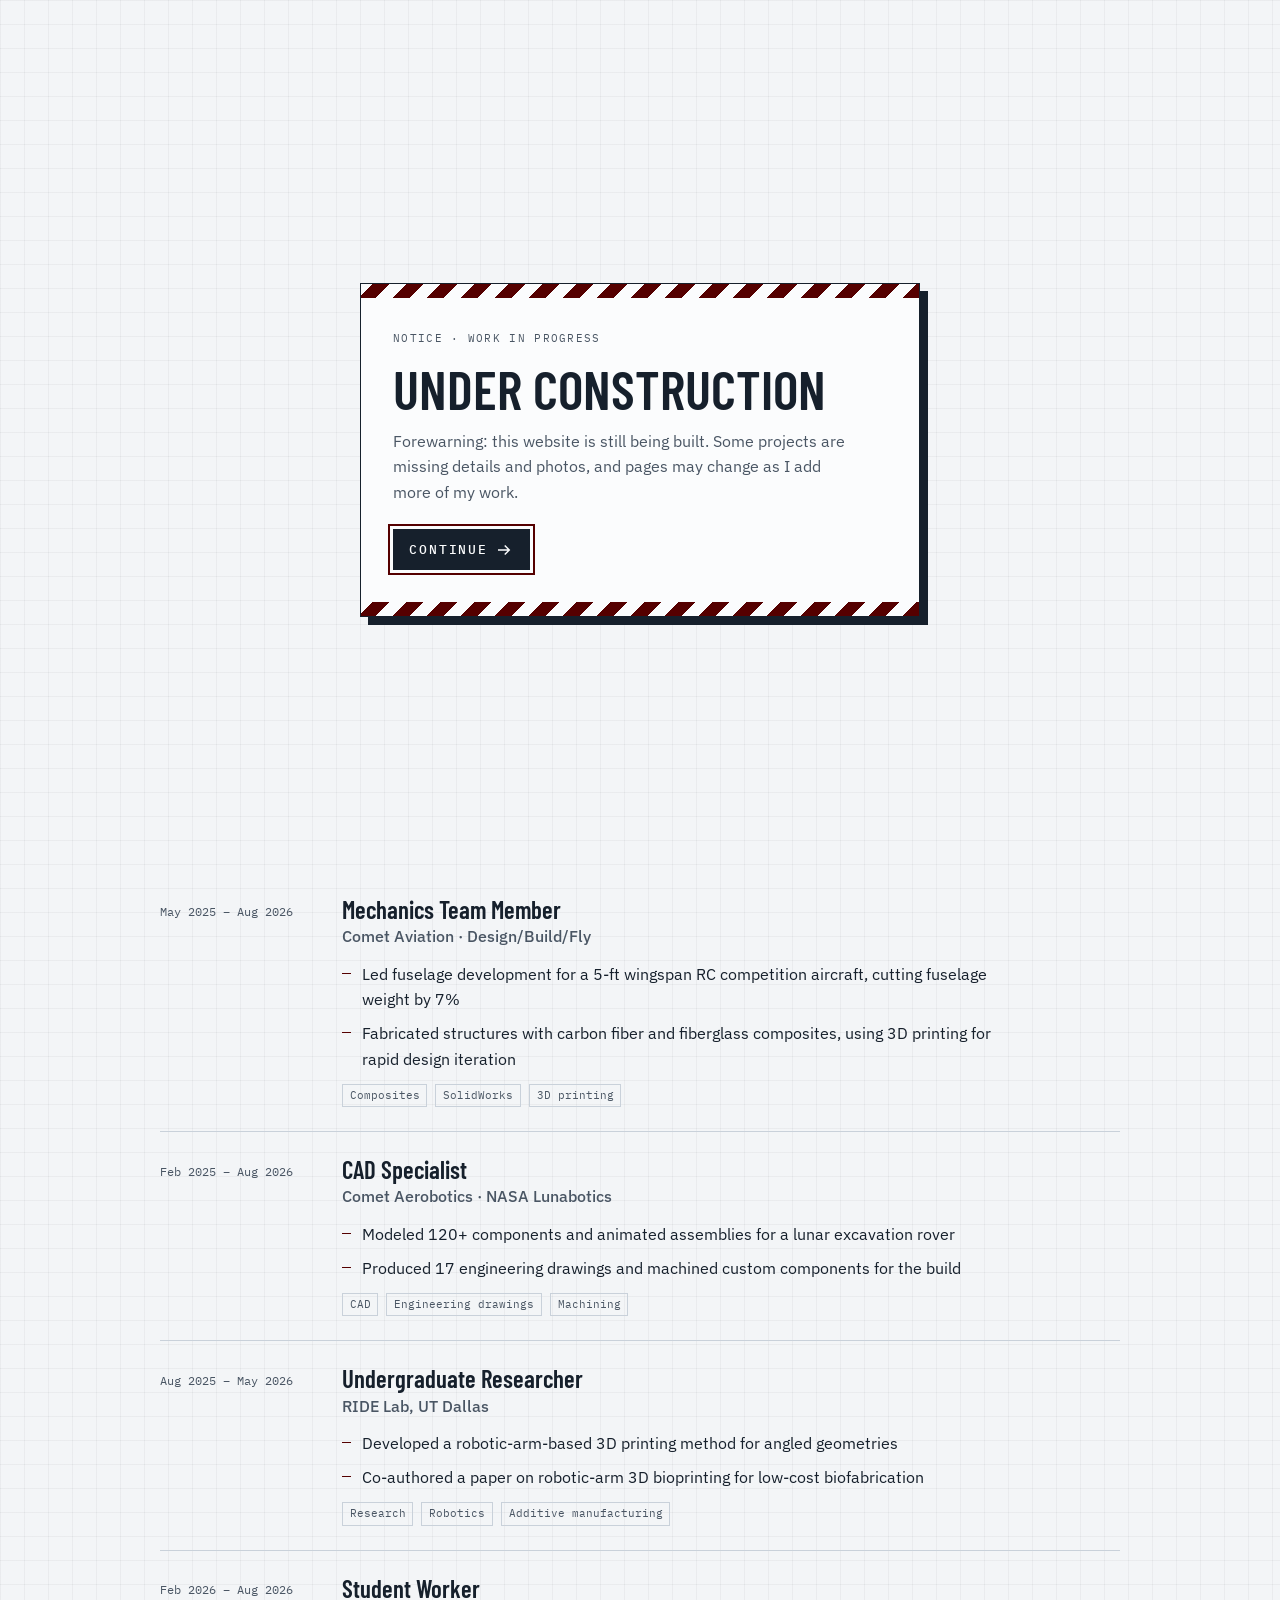
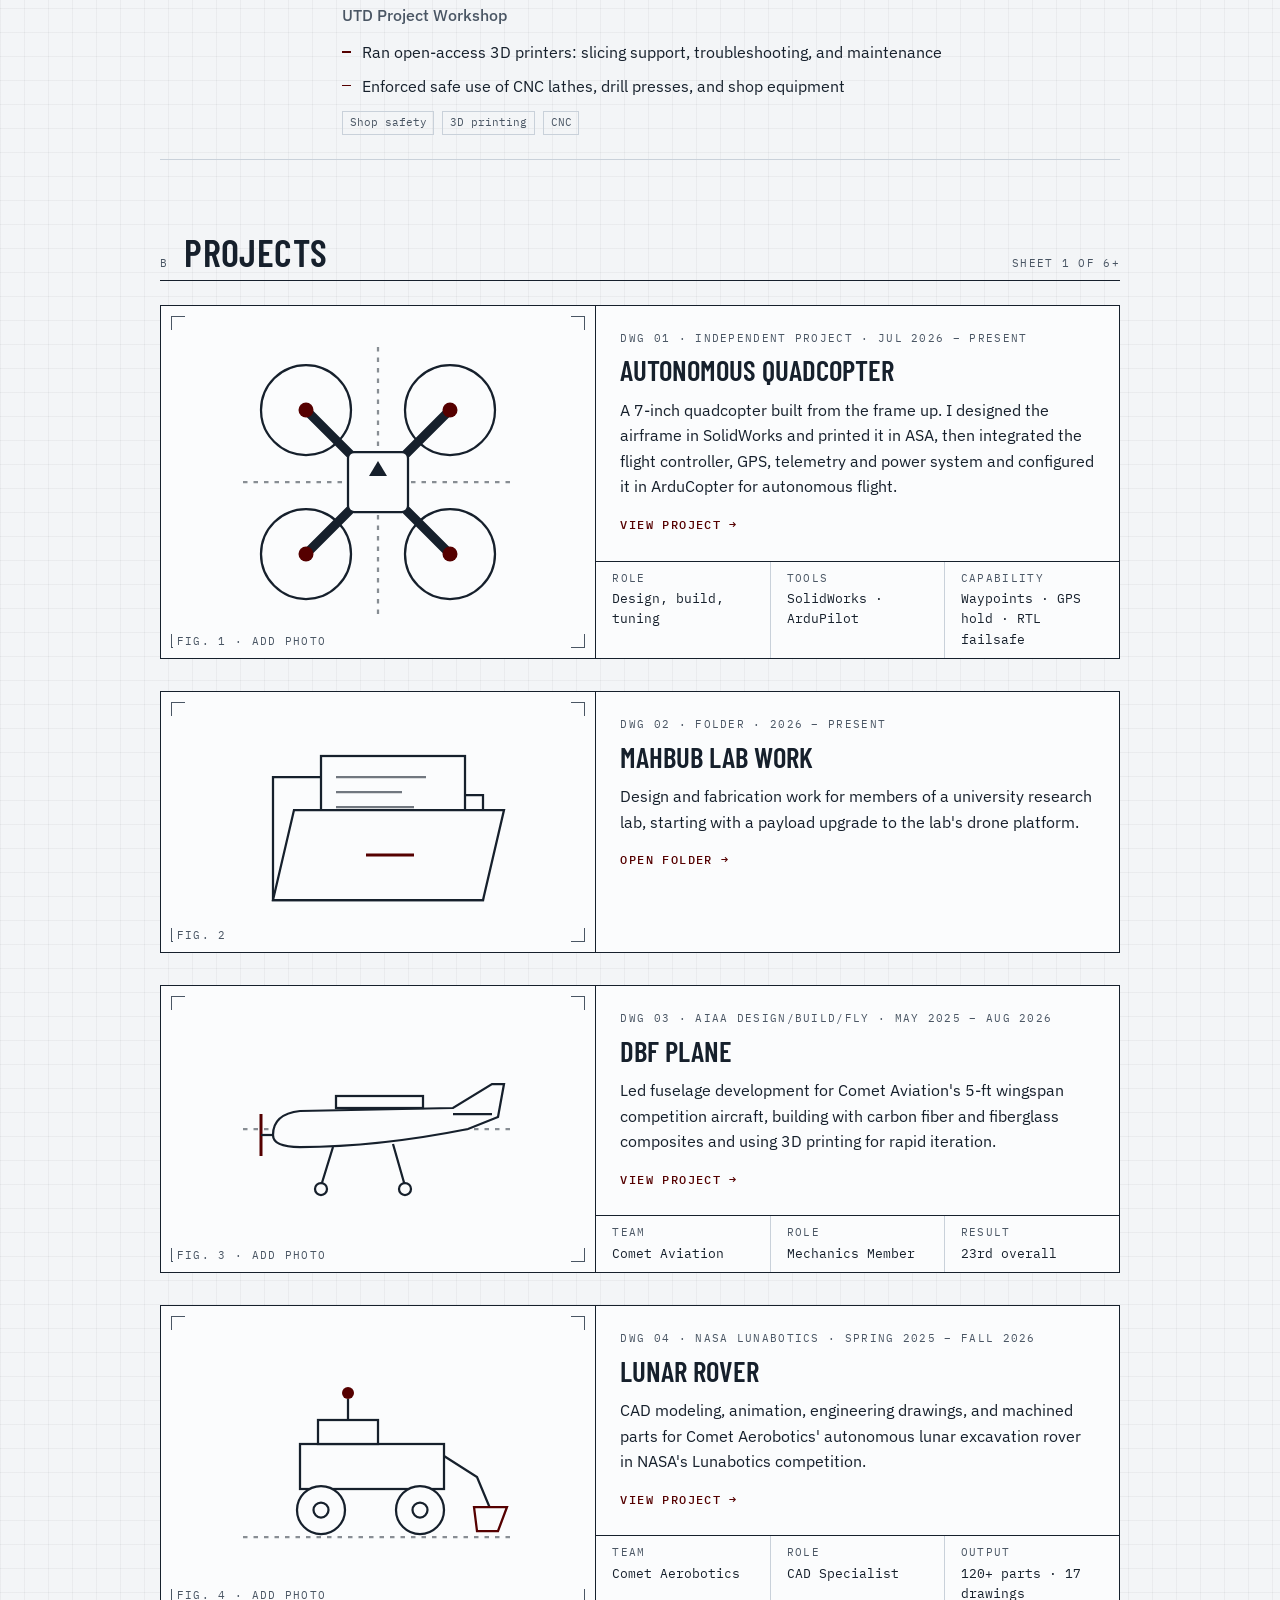
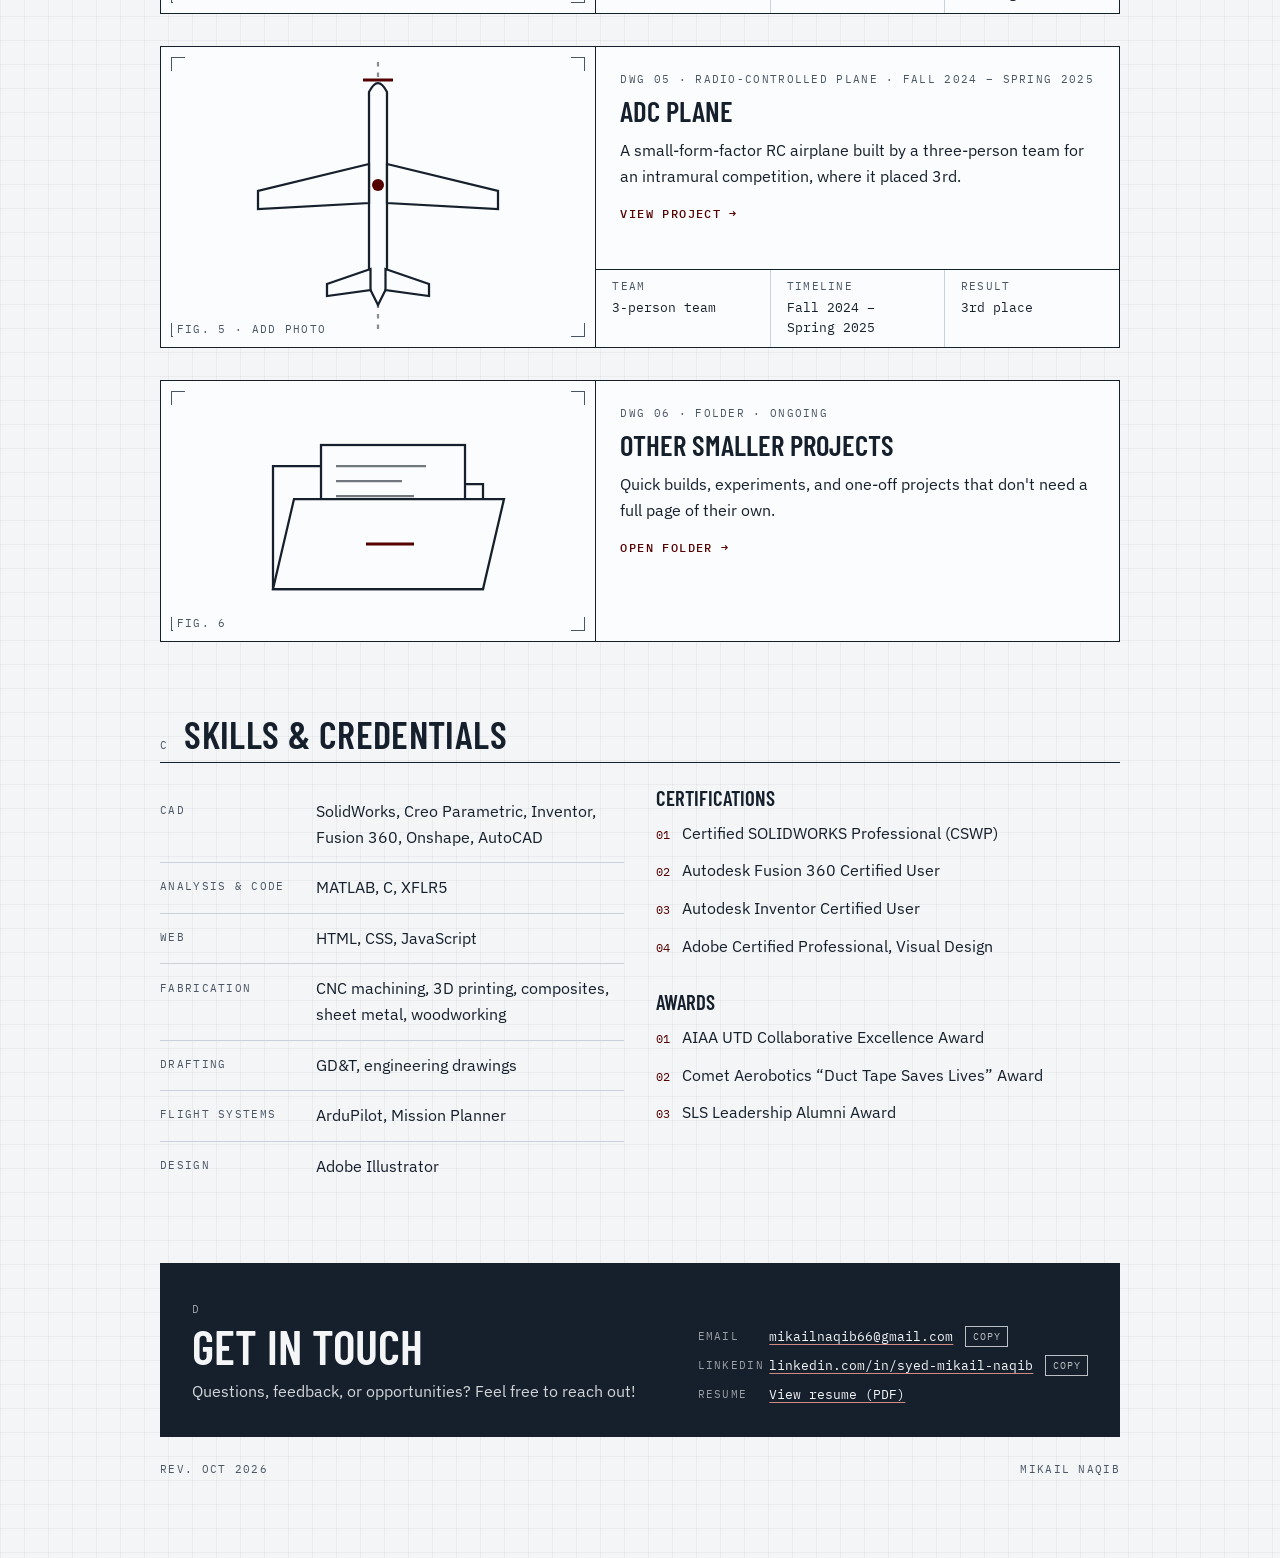
==== commit 7a47d586: "Added new folders and Comet Aerobotics Involvement" ====
--- a/index.html
+++ b/index.html
@@ -84,10 +84,22 @@
       specs: [["Role","Design, build, tuning"],["Tools","SolidWorks · ArduPilot"],["Capability","Waypoints · GPS hold · RTL failsafe"]]
     },
     {
-      title: "Research Drone Payload Upgrade", kind: "Lab collaboration", when: "2026",
-      image: "", figure: "mount", link: "research-drone.html",
-      text: "Modified a university lab's 500-class drone platform to carry more and hold new hardware. I modeled and printed added platforms and the electronics housings that mount to them.",
-      specs: [["Role","CAD + fabrication"],["Result","+12% carrying capacity"],["Process","CAD · 3D printing"]]
+      title: "Mahbub Lab Work", kind: "Folder", when: "2026 – present",
+      image: "", figure: "folder", link: "mahbub-lab.html", linkText: "Open folder",
+      text: "Design and fabrication work for members of a university research lab, starting with a payload upgrade to the lab's drone platform.",
+      specs: []   // folder cards have no spec row
+    },
+    {
+      title: "DBF Plane", kind: "AIAA Design/Build/Fly", when: "May 2025 – Aug 2026",
+      image: "", figure: "dbf", link: "dbf-plane.html",
+      text: "Led fuselage development for Comet Aviation's 5-ft wingspan competition aircraft, building with carbon fiber and fiberglass composites and using 3D printing for rapid iteration.",
+      specs: [["Team","Comet Aviation"],["Role","Mechanics Member"],["Result","23rd overall"]]
+    },
+    {
+      title: "Lunar Rover", kind: "NASA Lunabotics", when: "Spring 2025 – Fall 2026",
+      image: "", figure: "rover", link: "lunar-rover.html",
+      text: "CAD modeling, animation, engineering drawings, and machined parts for Comet Aerobotics' autonomous lunar excavation rover in NASA's Lunabotics competition.",
+      specs: [["Team","Comet Aerobotics"],["Role","CAD Specialist"],["Output","120+ parts · 17 drawings"]]
     },
     {
       title: "ADC Plane", kind: "Radio-controlled plane", when: "Fall 2024 – Spring 2025",
@@ -96,10 +108,10 @@
       specs: [["Team","3-person team"],["Timeline","Fall 2024 – Spring 2025"],["Result","3rd place"]]
     },
     {
-      title: "Motion-Controlled RC Car", kind: "High school project", when: "Earlier",
-      image: "", figure: "car",
-      text: "A wireless RC car steered by tilting a handheld controller. An IMU on the controller reads hand motion and an RF link sends commands to the car's microcontroller.",
-      specs: [["Hardware","Arduino · MPU6050 · nRF24L01"],["Range","~100 m"],["Latency","~0.5 s"]]
+      title: "Other Smaller Projects", kind: "Folder", when: "Ongoing",
+      image: "", figure: "folder", link: "other-projects.html", linkText: "Open folder",
+      text: "Quick builds, experiments, and one-off projects that don't need a full page of their own.",
+      specs: []   // folder cards have no spec row
     }
   ],
 
@@ -152,6 +164,28 @@
     <path d="M95 148 L66 158 L66 166 L95 162 Z M105 148 L134 158 L134 166 L105 162 Z" fill="var(--sheet)"/>
     <line x1="90" y1="22" x2="110" y2="22" stroke="var(--accent)" stroke-width="2"/>
     <circle cx="100" cy="92" r="4" fill="var(--accent)" stroke="none"/></svg>`,
+  folder:`<svg viewBox="0 0 200 160" fill="none" stroke="currentColor" stroke-width="1.5" aria-hidden="true">
+    <path d="M30 50 L30 132 L170 132 L170 62 L96 62 L86 50 Z" fill="var(--sheet)"/>
+    <rect x="62" y="36" width="96" height="60" fill="var(--sheet)"/>
+    <path d="M72 50h60M72 60h44M72 70h52" opacity=".6"/>
+    <path d="M30 132 L44 72 L184 72 L170 132 Z" fill="var(--sheet)"/>
+    <line x1="92" y1="102" x2="124" y2="102" stroke="var(--accent)" stroke-width="2"/></svg>`,
+  rover:`<svg viewBox="0 0 200 160" fill="none" stroke="currentColor" stroke-width="1.5" aria-hidden="true">
+    <line x1="10" y1="132" x2="190" y2="132" stroke-dasharray="3 4" opacity=".5"/>
+    <rect x="48" y="70" width="96" height="30" fill="var(--sheet)"/>
+    <rect x="60" y="54" width="40" height="16" fill="var(--sheet)"/>
+    <line x1="80" y1="54" x2="80" y2="40"/><circle cx="80" cy="36" r="4" fill="var(--accent)" stroke="none"/>
+    <path d="M144 78 L166 92 L176 116" /><path d="M164 112 L186 112 L180 128 L166 128 Z" fill="var(--sheet)" stroke="var(--accent)"/>
+    <circle cx="62" cy="114" r="16" fill="var(--sheet)"/><circle cx="62" cy="114" r="5"/>
+    <circle cx="128" cy="114" r="16" fill="var(--sheet)"/><circle cx="128" cy="114" r="5"/></svg>`,
+  dbf:`<svg viewBox="0 0 200 160" fill="none" stroke="currentColor" stroke-width="1.5" aria-hidden="true">
+    <line x1="10" y1="80" x2="190" y2="80" stroke-dasharray="3 4" opacity=".5"/>
+    <path d="M30 84 Q30 70 48 68 L150 66 L176 50 L184 50 L180 72 L160 80 Q100 92 48 92 Q30 92 30 84 Z" fill="var(--sheet)"/>
+    <rect x="72" y="58" width="58" height="8" fill="var(--sheet)"/>
+    <path d="M150 70 L176 70" />
+    <line x1="22" y1="70" x2="22" y2="98" stroke="var(--accent)" stroke-width="2"/>
+    <line x1="22" y1="84" x2="30" y2="84"/>
+    <path d="M70 92 L62 118 M110 90 L118 118" /><circle cx="62" cy="120" r="4" fill="var(--sheet)"/><circle cx="118" cy="120" r="4" fill="var(--sheet)"/></svg>`,
   car:`<svg viewBox="0 0 200 160" fill="none" stroke="currentColor" stroke-width="1.5" aria-hidden="true">
     <rect x="40" y="60" width="120" height="40" rx="6"/><rect x="70" y="45" width="60" height="18" rx="3"/>
     <circle cx="65" cy="105" r="14" fill="var(--sheet)"/><circle cx="135" cy="105" r="14" fill="var(--sheet)"/>
@@ -213,16 +247,16 @@
       <div class="fig">
         <span class="corner c1"></span><span class="corner c2"></span><span class="corner c3"></span><span class="corner c4"></span>
         ${p.image?`<img src="${esc(p.image)}" alt="${esc(p.title)}">`:(FIGS[p.figure]||FIGS.quad)}
-        <span class="label fig-cap">Fig. ${i+1}${p.image?"":" · add photo"}</span>
+        <span class="label fig-cap">Fig. ${i+1}${(p.image||p.figure==="folder")?"":" · add photo"}</span>
       </div>
       <div class="sheet-body">
         <div class="sheet-top">
           <div class="label">DWG ${pad(i+1)} · ${esc(p.kind)} · ${esc(p.when)}</div>
           <h3 style="margin-top:var(--s2)">${esc(p.title)}</h3>
           <p>${esc(p.text)}</p>
-          ${p.link?`<span class="more">View project &rarr;</span>`:""}
+          ${p.link?`<span class="more">${esc(p.linkText||"View project")} &rarr;</span>`:""}
         </div>
-        <div class="specs">${p.specs.map(([k,v])=>`<div><span class="label">${esc(k)}</span><span class="v">${esc(v)}</span></div>`).join("")}</div>
+        ${p.specs.length?`<div class="specs">${p.specs.map(([k,v])=>`<div><span class="label">${esc(k)}</span><span class="v">${esc(v)}</span></div>`).join("")}</div>`:""}
       </div>
     </${p.link?"a":"article"}>`).join("")}
   </div>
@@ -245,8 +279,8 @@
 const contact = `
 <section id="contact">
   <div class="contact">
-    <div><span class="label" style="color:inherit;opacity:.6">D</span><h2>Let's build something that flies.</h2>
-      <p>Questions about a project, or want to work together? Reach out.</p></div>
+    <div><span class="label" style="color:inherit;opacity:.6">D</span><h2>Get in touch</h2>
+      <p>Questions, feedback, or opportunities? Feel free to reach out!</p></div>
     <div class="links">
       ${P.contact.map(([k,v,href],i)=>`<div class="row"><span class="k">${esc(k)}</span>${href?`<a href="${esc(href)}" target="_blank" rel="noopener">${esc(v)}</a>`:`<span id="c${i}">${esc(v)}</span>`}${(!href || /^(https?:|mailto:)/.test(href)) ? `<button class="copy" type="button" data-v="${esc(/^https?:/.test(href) ? href : v)}">Copy</button>` : ""}</div>`).join("")}
     </div>
--- a/styles.css
+++ b/styles.css
@@ -235,3 +235,10 @@
 .video iframe{position:absolute;inset:0;width:100%;height:100%;border:0}
 .video-link{display:inline-block;margin-top:var(--s2);font-family:var(--font-mono);font-size:.75rem;letter-spacing:.1em;text-transform:uppercase;color:var(--accent)}
 .media-portrait img{width:auto;max-width:100%;max-height:min(80vh,720px)}
+.titleblock.stacked .tb-main:last-child{border-bottom:none}
+.media-pair{display:grid;grid-template-columns:1fr 1fr;gap:var(--s3)}
+.media-pair figure{margin:0}
+.media-pair img{display:block;width:100%;height:auto;border:1.5px solid var(--ink)}
+.media-pair .media-cap{grid-column:1/-1;margin:var(--s1) 0 0}
+.media video.anim{display:block;width:100%;height:auto;border:1.5px solid var(--ink);background:var(--sheet)}
+@media (max-width:760px){.media-pair{grid-template-columns:1fr}}
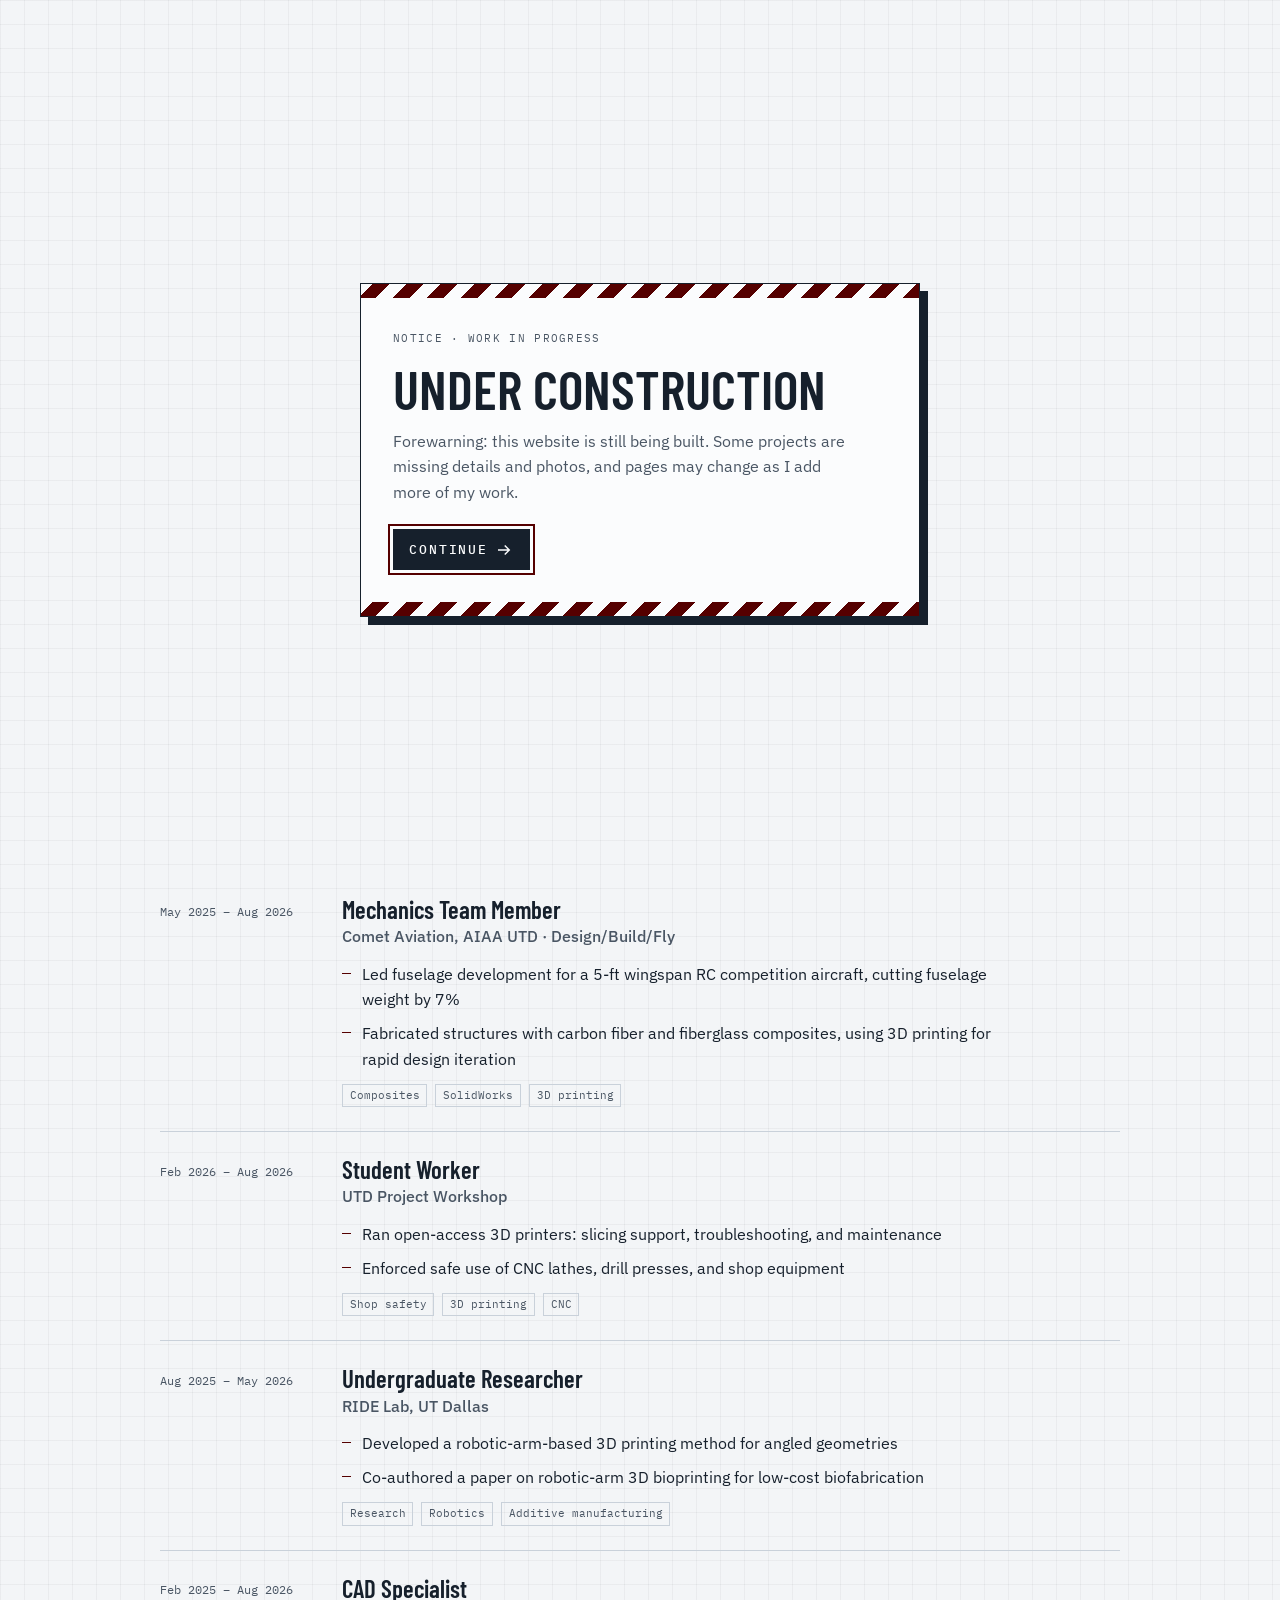
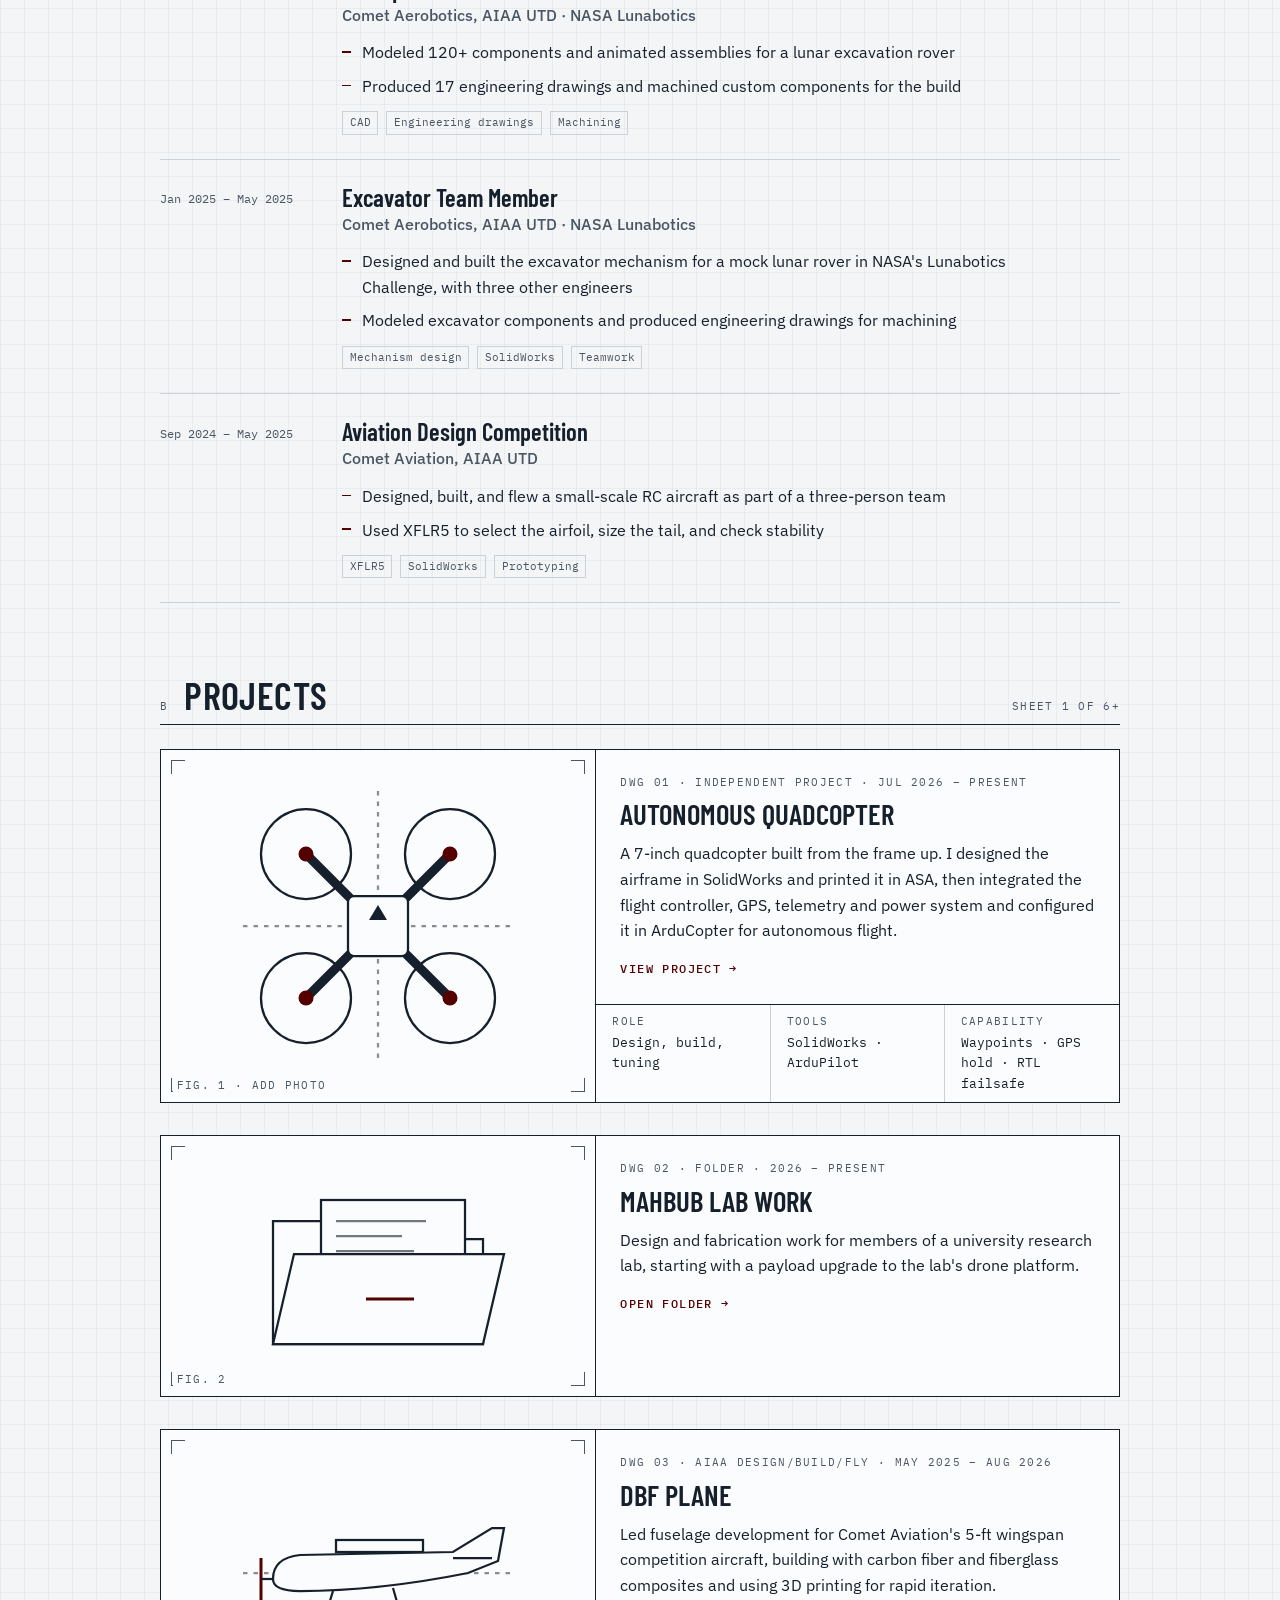
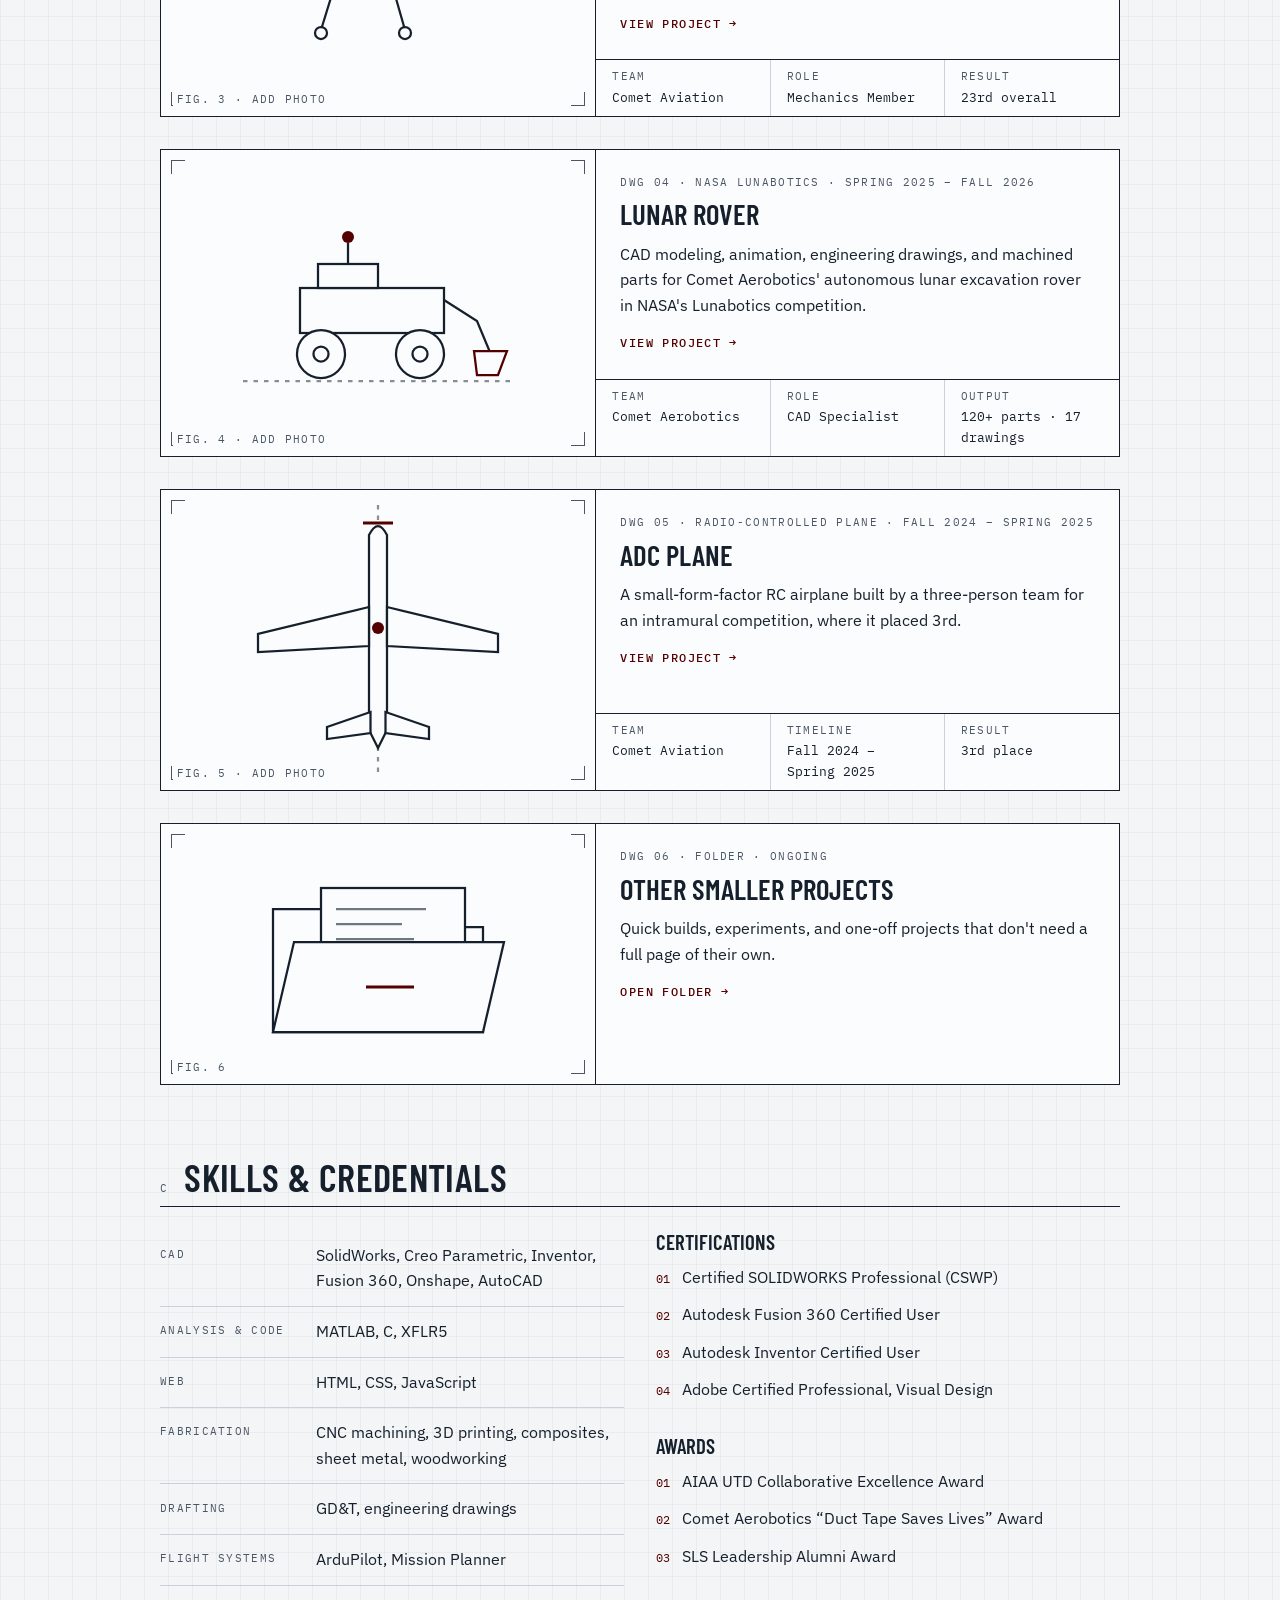
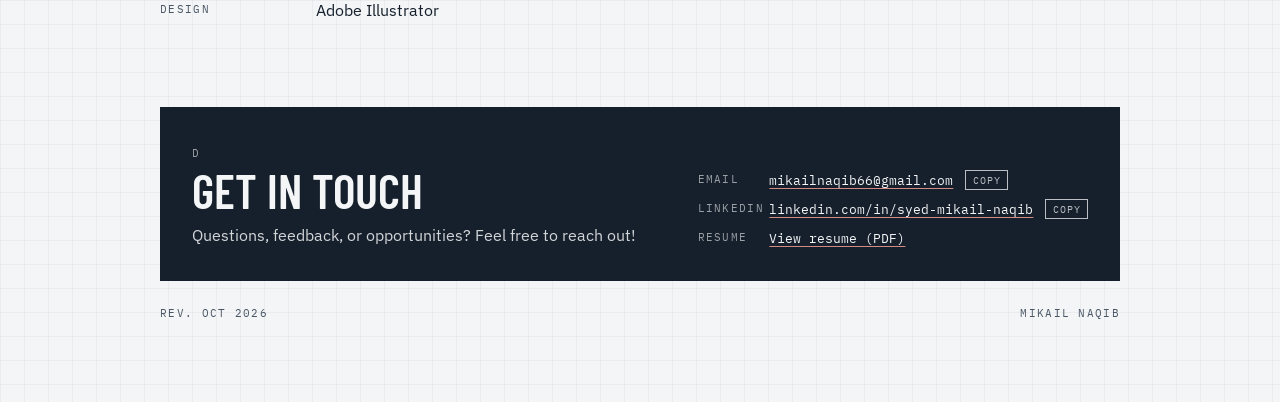
==== commit 325685a1: "Added DBF page, changed team for ADC, added and reorganized experiences" ====
--- a/index.html
+++ b/index.html
@@ -43,7 +43,7 @@
       tags: ["Leadership", "Program management"]
     },
     {
-      title: "Mechanics Team Member", org: "Comet Aviation · Design/Build/Fly", when: "May 2025 – Aug 2026",
+      title: "Mechanics Team Member", org: "Comet Aviation, AIAA UTD · Design/Build/Fly", when: "May 2025 – Aug 2026",
       points: [
         "Led fuselage development for a 5-ft wingspan RC competition aircraft, cutting fuselage weight by 7%",
         "Fabricated structures with carbon fiber and fiberglass composites, using 3D printing for rapid design iteration"
@@ -51,7 +51,23 @@
       tags: ["Composites", "SolidWorks", "3D printing"]
     },
     {
-      title: "CAD Specialist", org: "Comet Aerobotics · NASA Lunabotics", when: "Feb 2025 – Aug 2026",
+      title: "Student Worker", org: "UTD Project Workshop", when: "Feb 2026 – Aug 2026",
+      points: [
+        "Ran open-access 3D printers: slicing support, troubleshooting, and maintenance",
+        "Enforced safe use of CNC lathes, drill presses, and shop equipment"
+      ],
+      tags: ["Shop safety", "3D printing", "CNC"]
+    },
+    {
+      title: "Undergraduate Researcher", org: "RIDE Lab, UT Dallas", when: "Aug 2025 – May 2026",
+      points: [
+        "Developed a robotic-arm-based 3D printing method for angled geometries",
+        "Co-authored a paper on robotic-arm 3D bioprinting for low-cost biofabrication"
+      ],
+      tags: ["Research", "Robotics", "Additive manufacturing"]
+    },
+    {
+      title: "CAD Specialist", org: "Comet Aerobotics, AIAA UTD · NASA Lunabotics", when: "Feb 2025 – Aug 2026",
       points: [
         "Modeled 120+ components and animated assemblies for a lunar excavation rover",
         "Produced 17 engineering drawings and machined custom components for the build"
@@ -59,20 +75,20 @@
       tags: ["CAD", "Engineering drawings", "Machining"]
     },
     {
-      title: "Undergraduate Researcher", org: "RIDE Lab, UT Dallas", when: "Aug 2025 – May 2026",
-      points: [
-        "Developed a robotic-arm-based 3D printing method for angled geometries",
-        "Co-authored a paper on robotic-arm 3D bioprinting for low-cost biofabrication"
-      ],
-      tags: ["Research", "Robotics", "Additive manufacturing"]
-    },
-    {
-      title: "Student Worker", org: "UTD Project Workshop", when: "Feb 2026 – Aug 2026",
-      points: [
-        "Ran open-access 3D printers: slicing support, troubleshooting, and maintenance",
-        "Enforced safe use of CNC lathes, drill presses, and shop equipment"
-      ],
-      tags: ["Shop safety", "3D printing", "CNC"]
+      title: "Excavator Team Member", org: "Comet Aerobotics, AIAA UTD · NASA Lunabotics", when: "Jan 2025 – May 2025",
+      points: [
+        "Designed and built the excavator mechanism for a mock lunar rover in NASA's Lunabotics Challenge, with three other engineers",
+        "Modeled excavator components and produced engineering drawings for machining"
+      ],
+      tags: ["Mechanism design", "SolidWorks", "Teamwork"]
+    },
+    {
+      title: "Aviation Design Competition", org: "Comet Aviation, AIAA UTD", when: "Sep 2024 – May 2025",
+      points: [
+        "Designed, built, and flew a small-scale RC aircraft as part of a three-person team",
+        "Used XFLR5 to select the airfoil, size the tail, and check stability"
+      ],
+      tags: ["XFLR5", "SolidWorks", "Prototyping"]
     }
   ],
 
@@ -105,7 +121,7 @@
       title: "ADC Plane", kind: "Radio-controlled plane", when: "Fall 2024 – Spring 2025",
       image: "", figure: "plane", link: "adc-plane.html",
       text: "A small-form-factor RC airplane built by a three-person team for an intramural competition, where it placed 3rd.",
-      specs: [["Team","3-person team"],["Timeline","Fall 2024 – Spring 2025"],["Result","3rd place"]]
+      specs: [["Team","Comet Aviation"],["Timeline","Fall 2024 – Spring 2025"],["Result","3rd place"]]
     },
     {
       title: "Other Smaller Projects", kind: "Folder", when: "Ongoing",
--- a/styles.css
+++ b/styles.css
@@ -242,3 +242,7 @@
 .media-pair .media-cap{grid-column:1/-1;margin:var(--s1) 0 0}
 .media video.anim{display:block;width:100%;height:auto;border:1.5px solid var(--ink);background:var(--sheet)}
 @media (max-width:760px){.media-pair{grid-template-columns:1fr}}
+
+/* ---------- Links inside write-ups ---------- */
+.prose a{color:var(--accent);text-decoration:underline;text-decoration-thickness:1.5px;text-underline-offset:3px}
+.prose a:hover{text-decoration-thickness:2.5px}
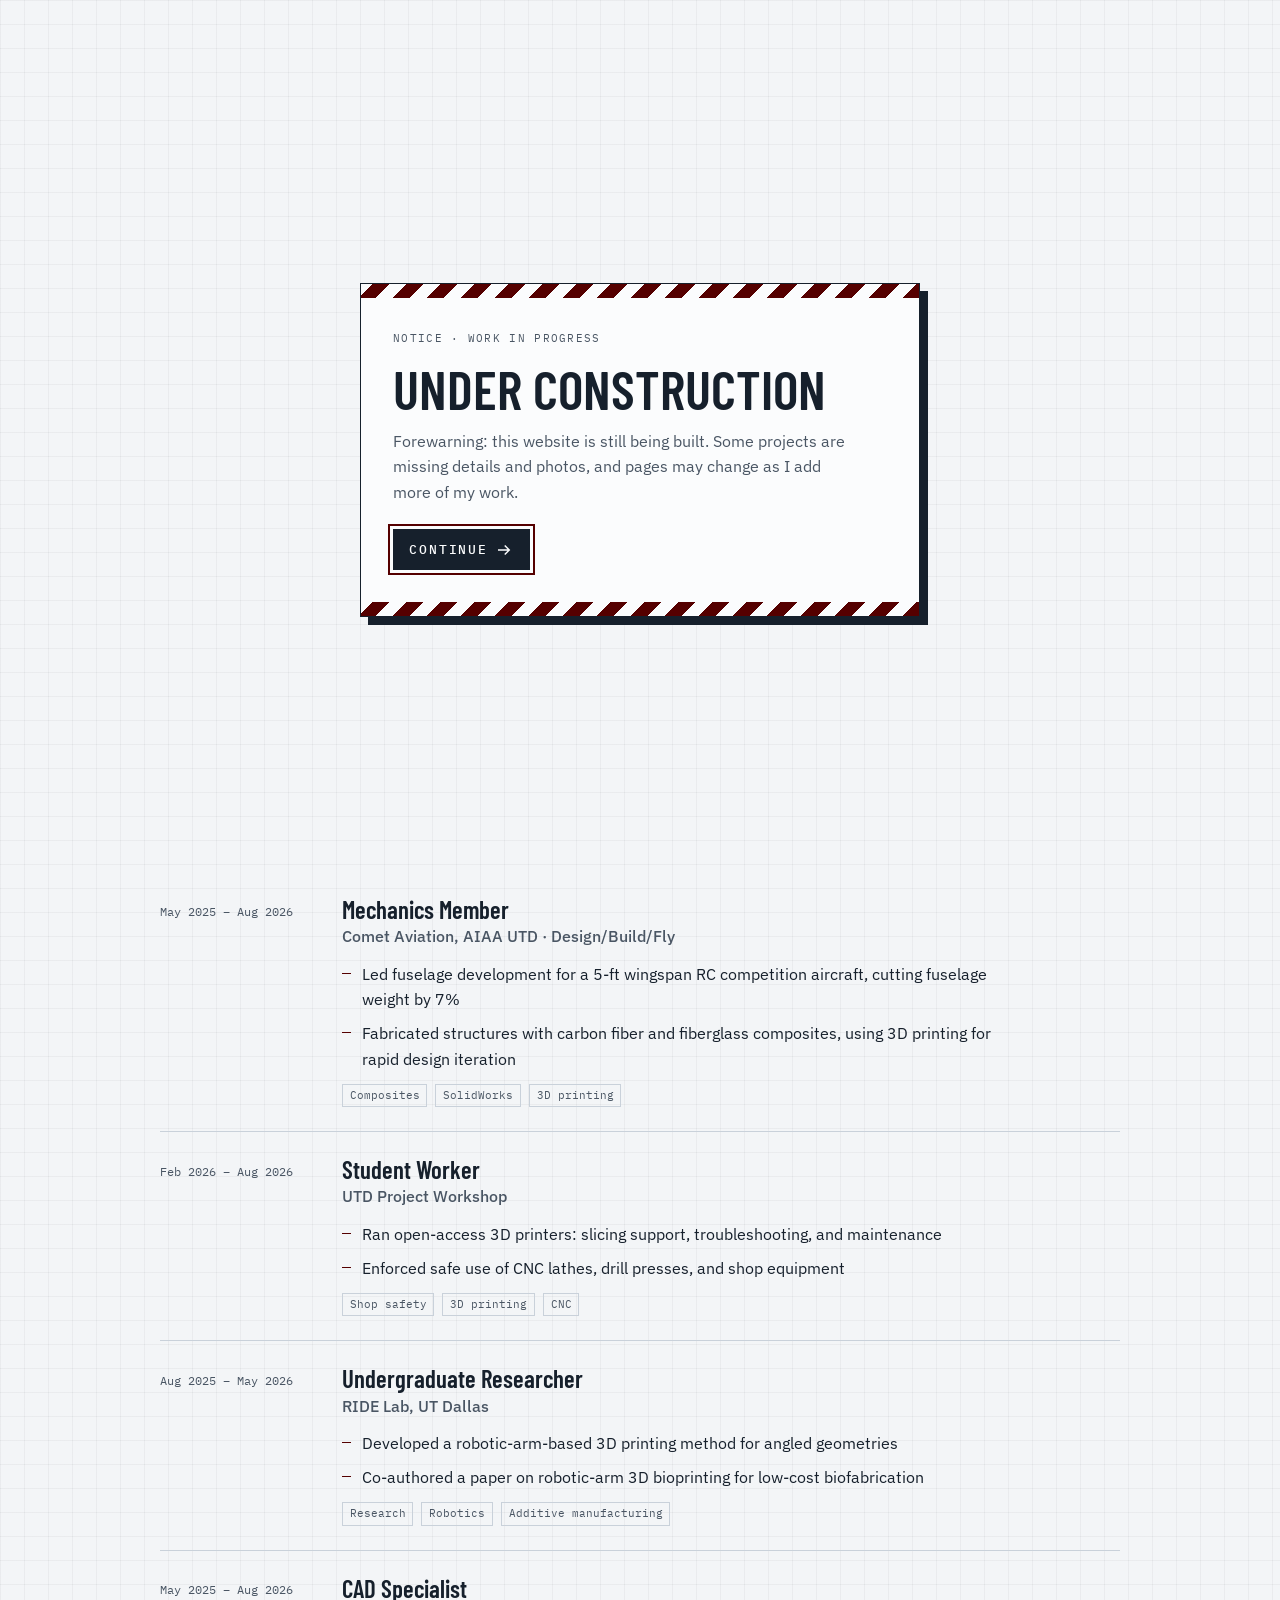
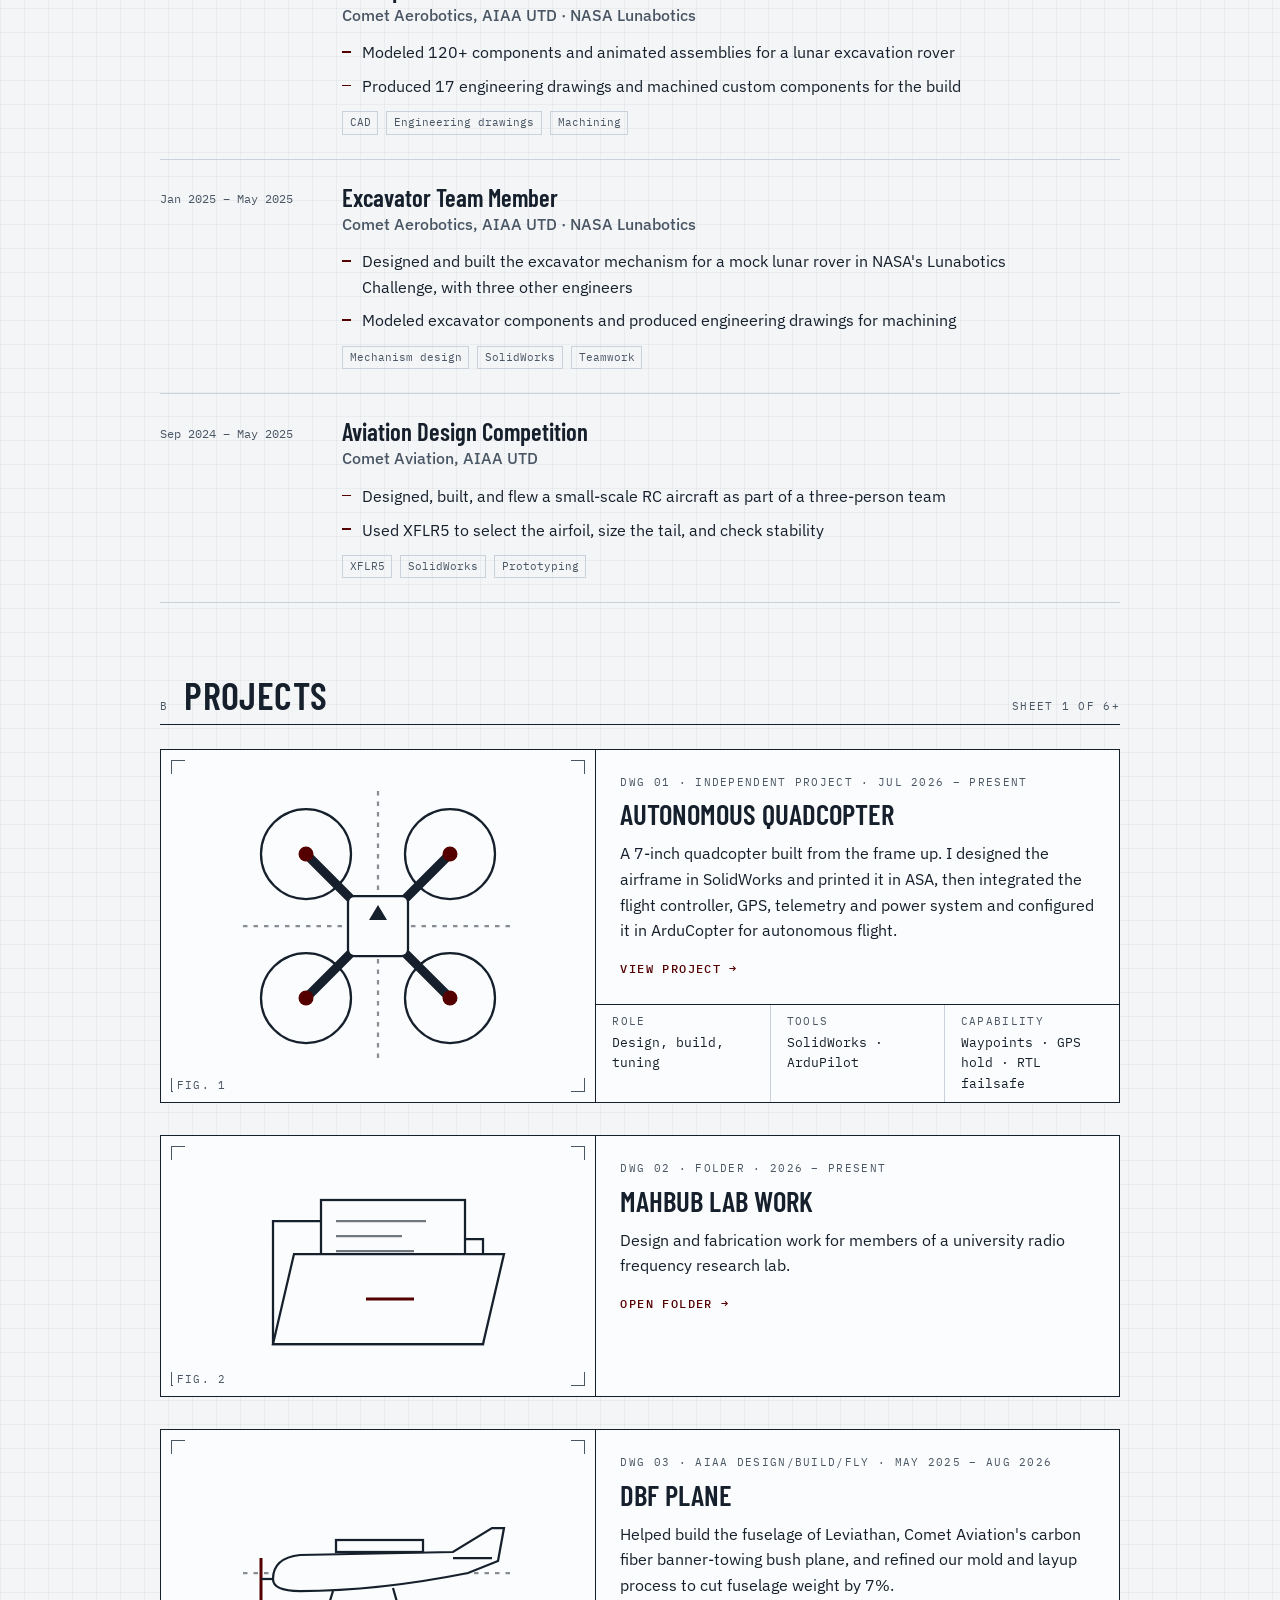
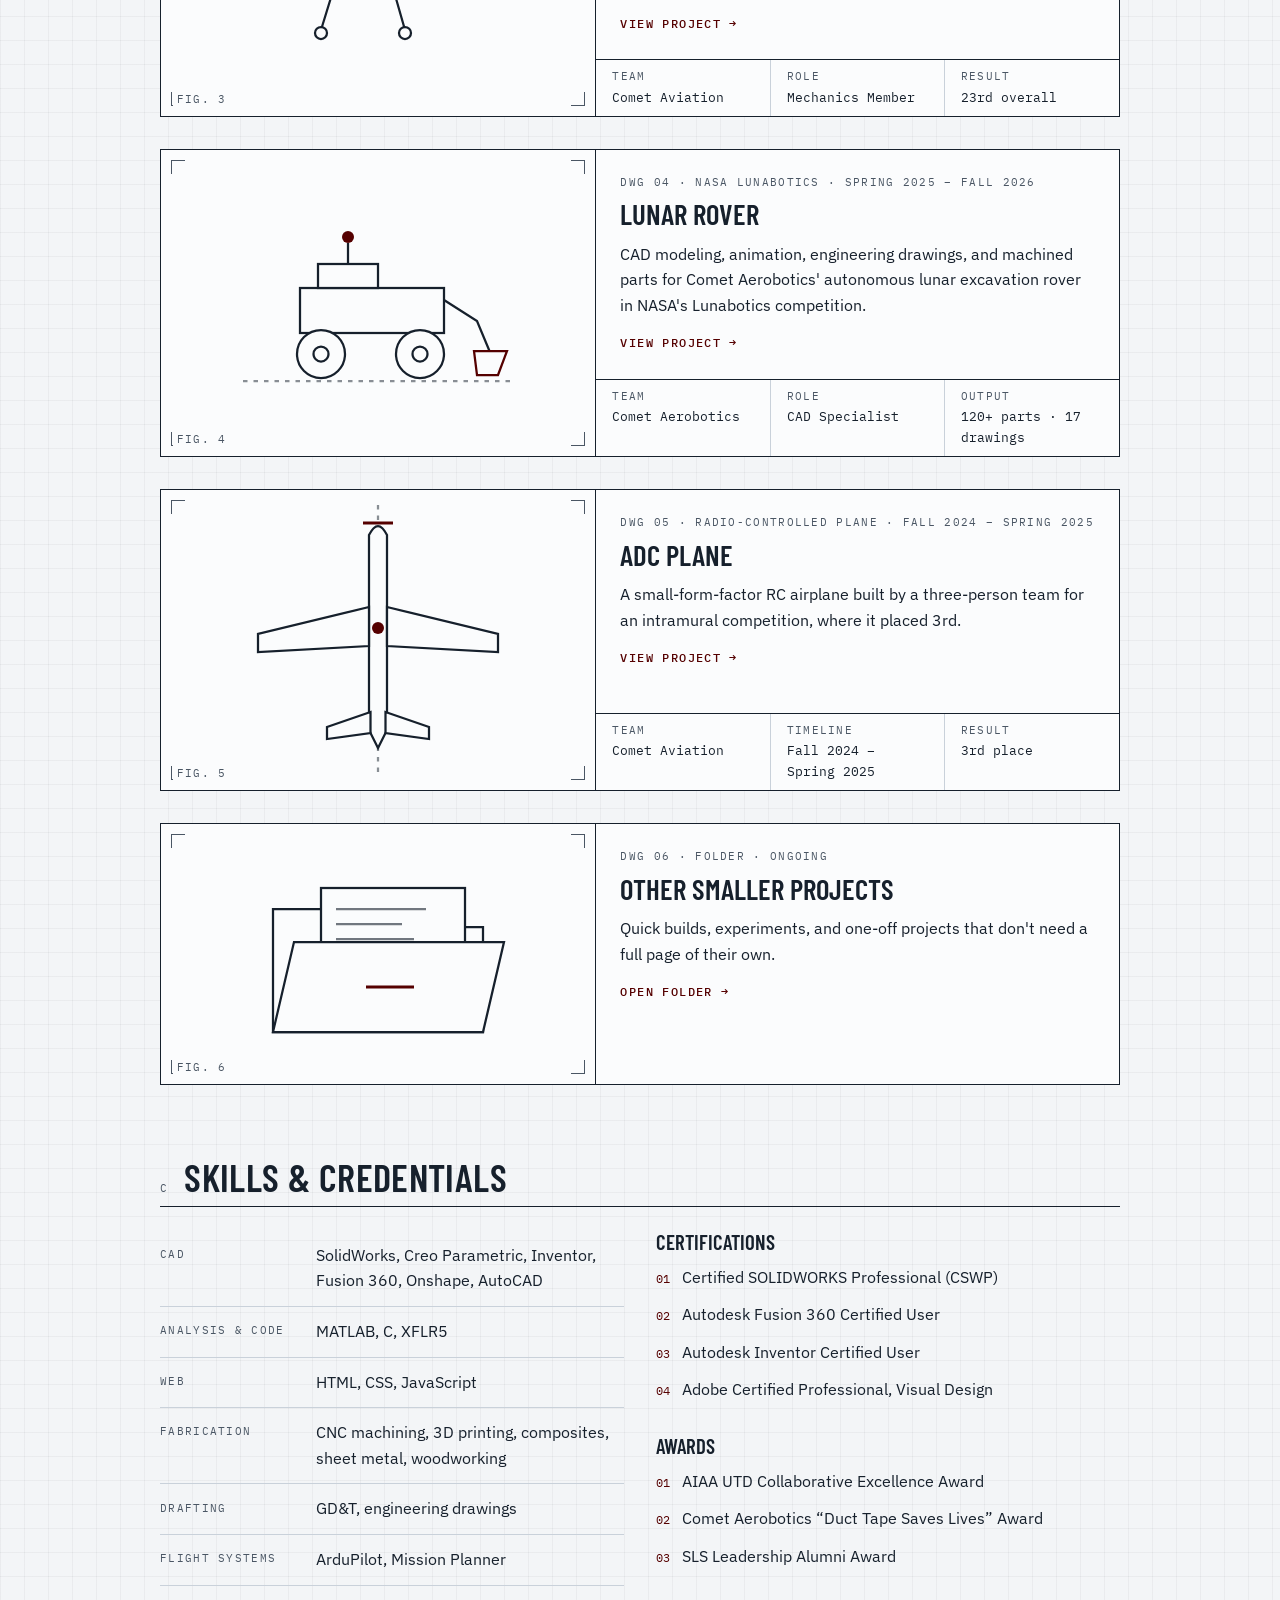
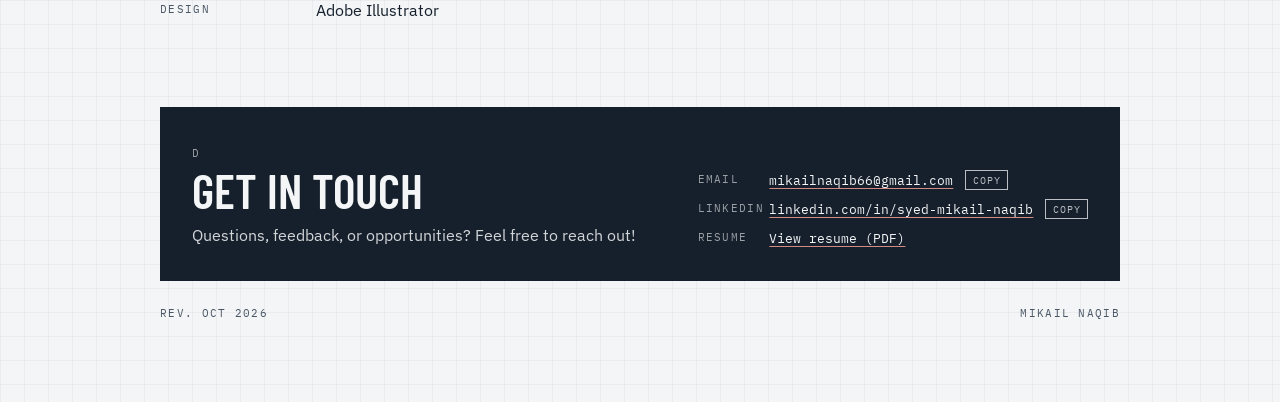
==== commit fd697004: "reorganized things, added controller project, added antenna fabrication and adding mahbub lab drone " ====
--- a/index.html
+++ b/index.html
@@ -43,7 +43,7 @@
       tags: ["Leadership", "Program management"]
     },
     {
-      title: "Mechanics Team Member", org: "Comet Aviation, AIAA UTD · Design/Build/Fly", when: "May 2025 – Aug 2026",
+      title: "Mechanics Member", org: "Comet Aviation, AIAA UTD · Design/Build/Fly", when: "May 2025 – Aug 2026",
       points: [
         "Led fuselage development for a 5-ft wingspan RC competition aircraft, cutting fuselage weight by 7%",
         "Fabricated structures with carbon fiber and fiberglass composites, using 3D printing for rapid design iteration"
@@ -67,7 +67,7 @@
       tags: ["Research", "Robotics", "Additive manufacturing"]
     },
     {
-      title: "CAD Specialist", org: "Comet Aerobotics, AIAA UTD · NASA Lunabotics", when: "Feb 2025 – Aug 2026",
+      title: "CAD Specialist", org: "Comet Aerobotics, AIAA UTD · NASA Lunabotics", when: "May 2025 – Aug 2026",
       points: [
         "Modeled 120+ components and animated assemblies for a lunar excavation rover",
         "Produced 17 engineering drawings and machined custom components for the build"
@@ -102,13 +102,13 @@
     {
       title: "Mahbub Lab Work", kind: "Folder", when: "2026 – present",
       image: "", figure: "folder", link: "mahbub-lab.html", linkText: "Open folder",
-      text: "Design and fabrication work for members of a university research lab, starting with a payload upgrade to the lab's drone platform.",
+      text: "Design and fabrication work for members of a university radio frequency research lab.",
       specs: []   // folder cards have no spec row
     },
     {
       title: "DBF Plane", kind: "AIAA Design/Build/Fly", when: "May 2025 – Aug 2026",
       image: "", figure: "dbf", link: "dbf-plane.html",
-      text: "Led fuselage development for Comet Aviation's 5-ft wingspan competition aircraft, building with carbon fiber and fiberglass composites and using 3D printing for rapid iteration.",
+      text: "Helped build the fuselage of Leviathan, Comet Aviation's carbon fiber banner-towing bush plane, and refined our mold and layup process to cut fuselage weight by 7%.",
       specs: [["Team","Comet Aviation"],["Role","Mechanics Member"],["Result","23rd overall"]]
     },
     {
@@ -263,7 +263,7 @@
       <div class="fig">
         <span class="corner c1"></span><span class="corner c2"></span><span class="corner c3"></span><span class="corner c4"></span>
         ${p.image?`<img src="${esc(p.image)}" alt="${esc(p.title)}">`:(FIGS[p.figure]||FIGS.quad)}
-        <span class="label fig-cap">Fig. ${i+1}${(p.image||p.figure==="folder")?"":" · add photo"}</span>
+        <span class="label fig-cap">Fig. ${i+1}</span>
       </div>
       <div class="sheet-body">
         <div class="sheet-top">
--- a/styles.css
+++ b/styles.css
@@ -246,3 +246,15 @@
 /* ---------- Links inside write-ups ---------- */
 .prose a{color:var(--accent);text-decoration:underline;text-decoration-thickness:1.5px;text-underline-offset:3px}
 .prose a:hover{text-decoration-thickness:2.5px}
+
+/* ---------- Small photo pair inside a project card ---------- */
+.mini-pair{display:grid;grid-template-columns:1fr 1fr;gap:var(--s2);margin-top:var(--s4)}
+.mini-pair figure{margin:0;display:grid;gap:var(--s1)}
+.mini-pair img{display:block;width:100%;aspect-ratio:4/3;object-fit:cover;border:1px solid var(--line)}
+.mini-trio{grid-template-columns:repeat(3,minmax(0,1fr))}
+
+/* ---- photo placeholder + 3D model viewer ---- */
+.media-placeholder .ph{display:flex;align-items:center;justify-content:center;aspect-ratio:4/3;border:1.5px dashed var(--line);background:var(--sheet);color:var(--ink-2);text-align:center;padding:var(--s4)}
+.media-model model-viewer{display:block;width:100%;height:min(70vh,520px);border:1.5px solid var(--ink);background:var(--sheet);--poster-color:transparent}
+.media-model .hint{color:var(--ink-2)}
+@media (max-width:760px){.media-model model-viewer{height:360px}}
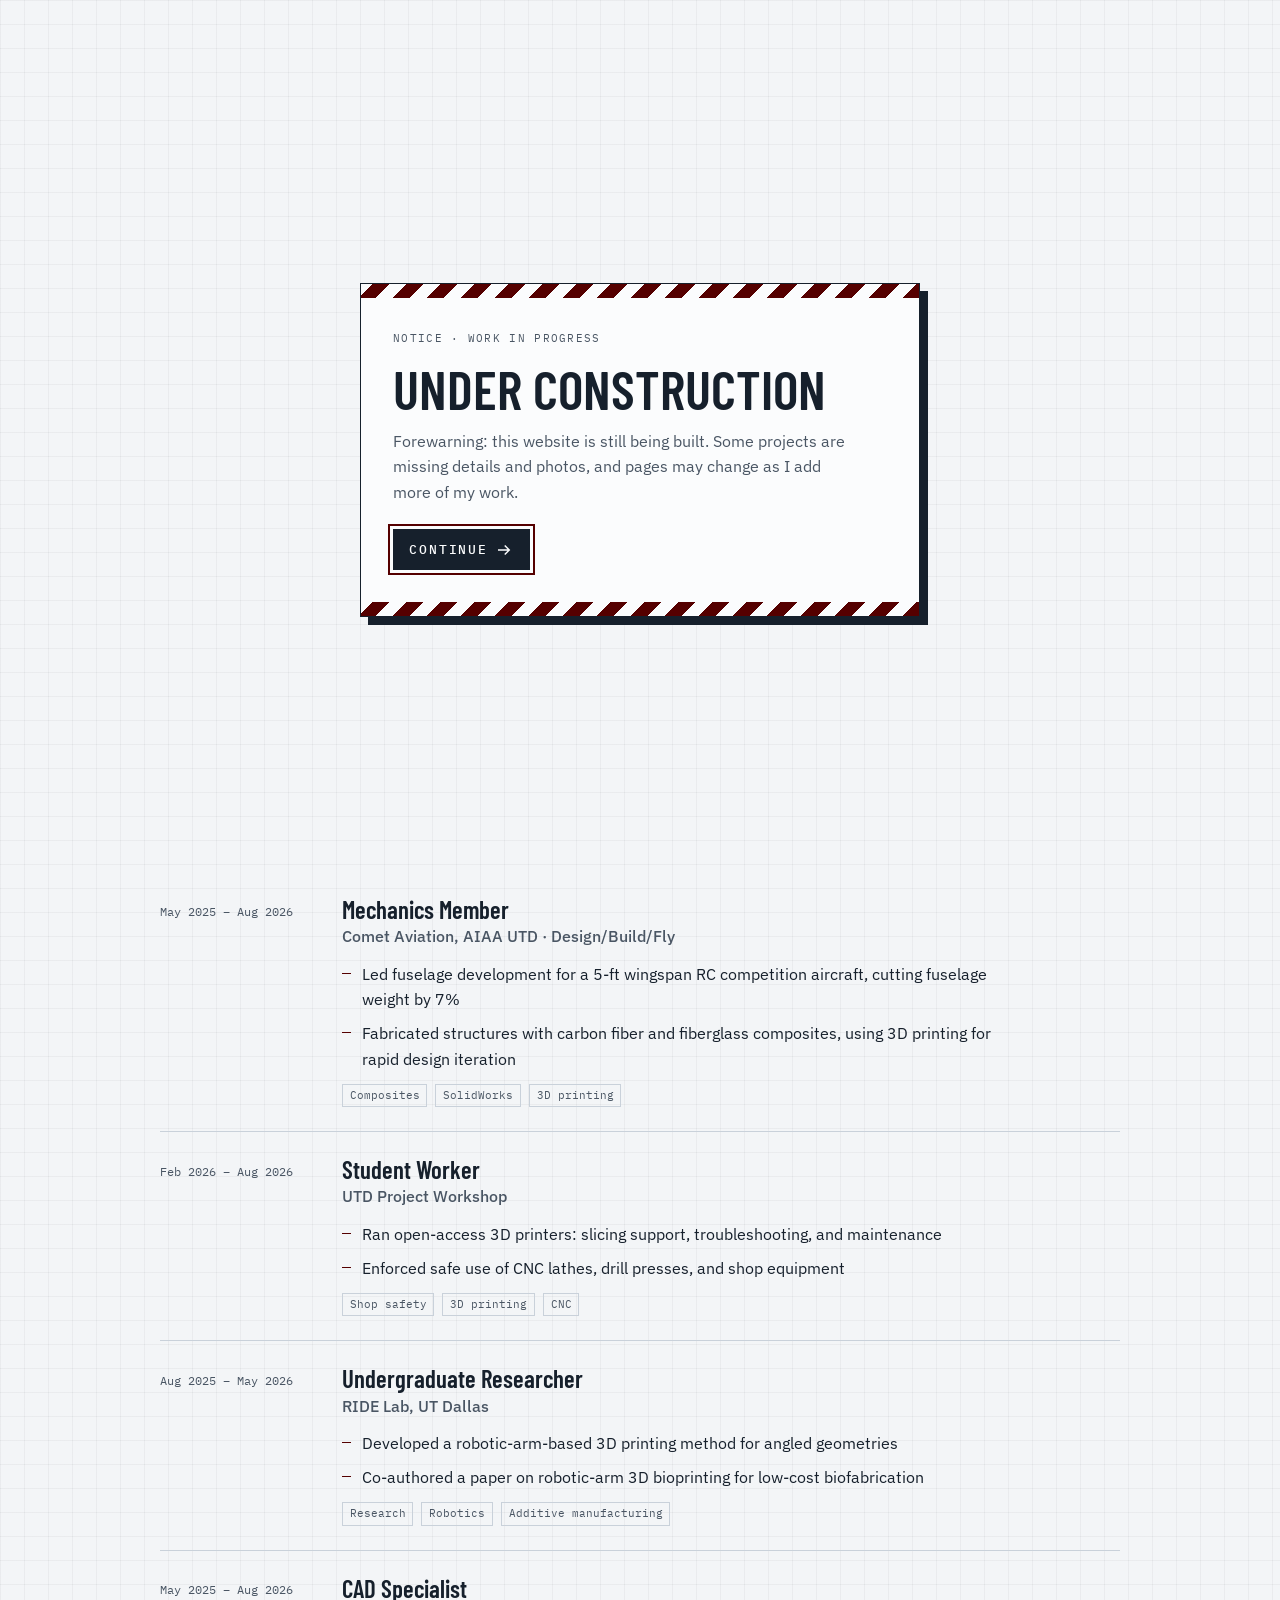
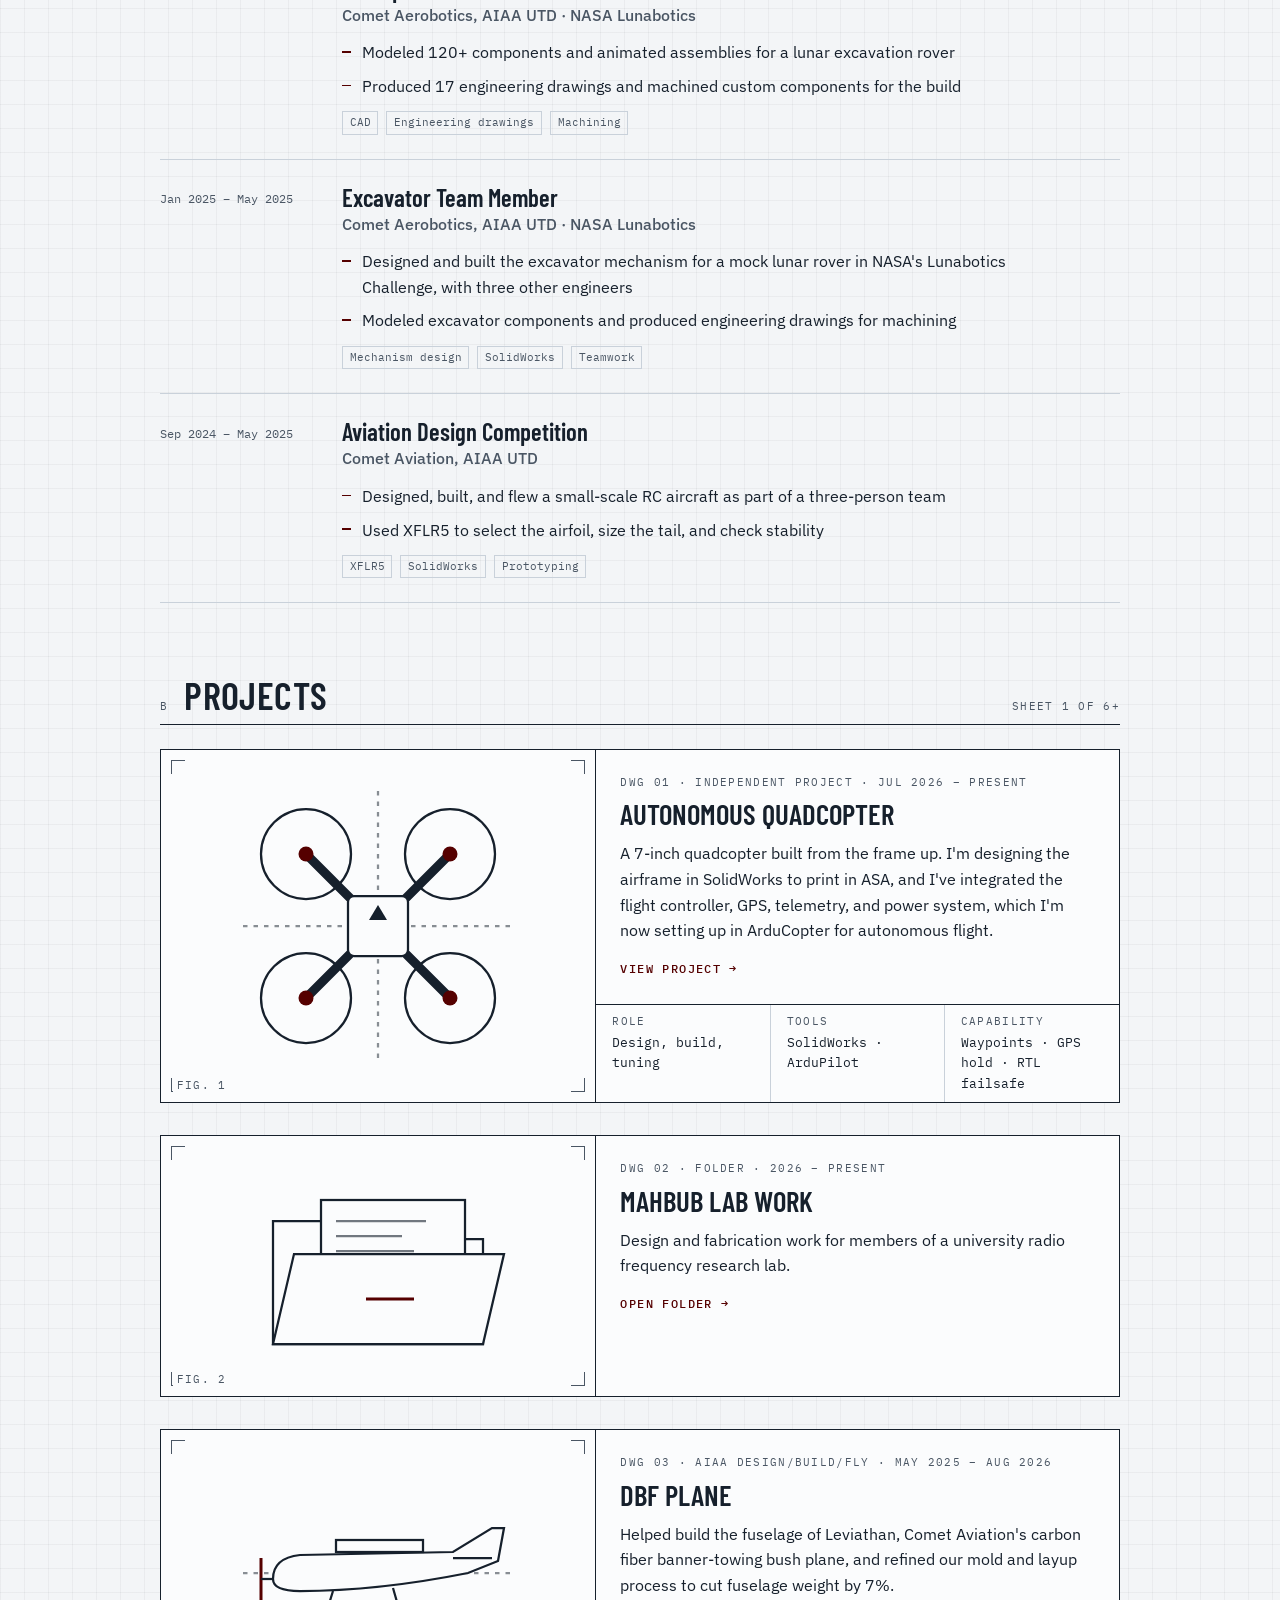
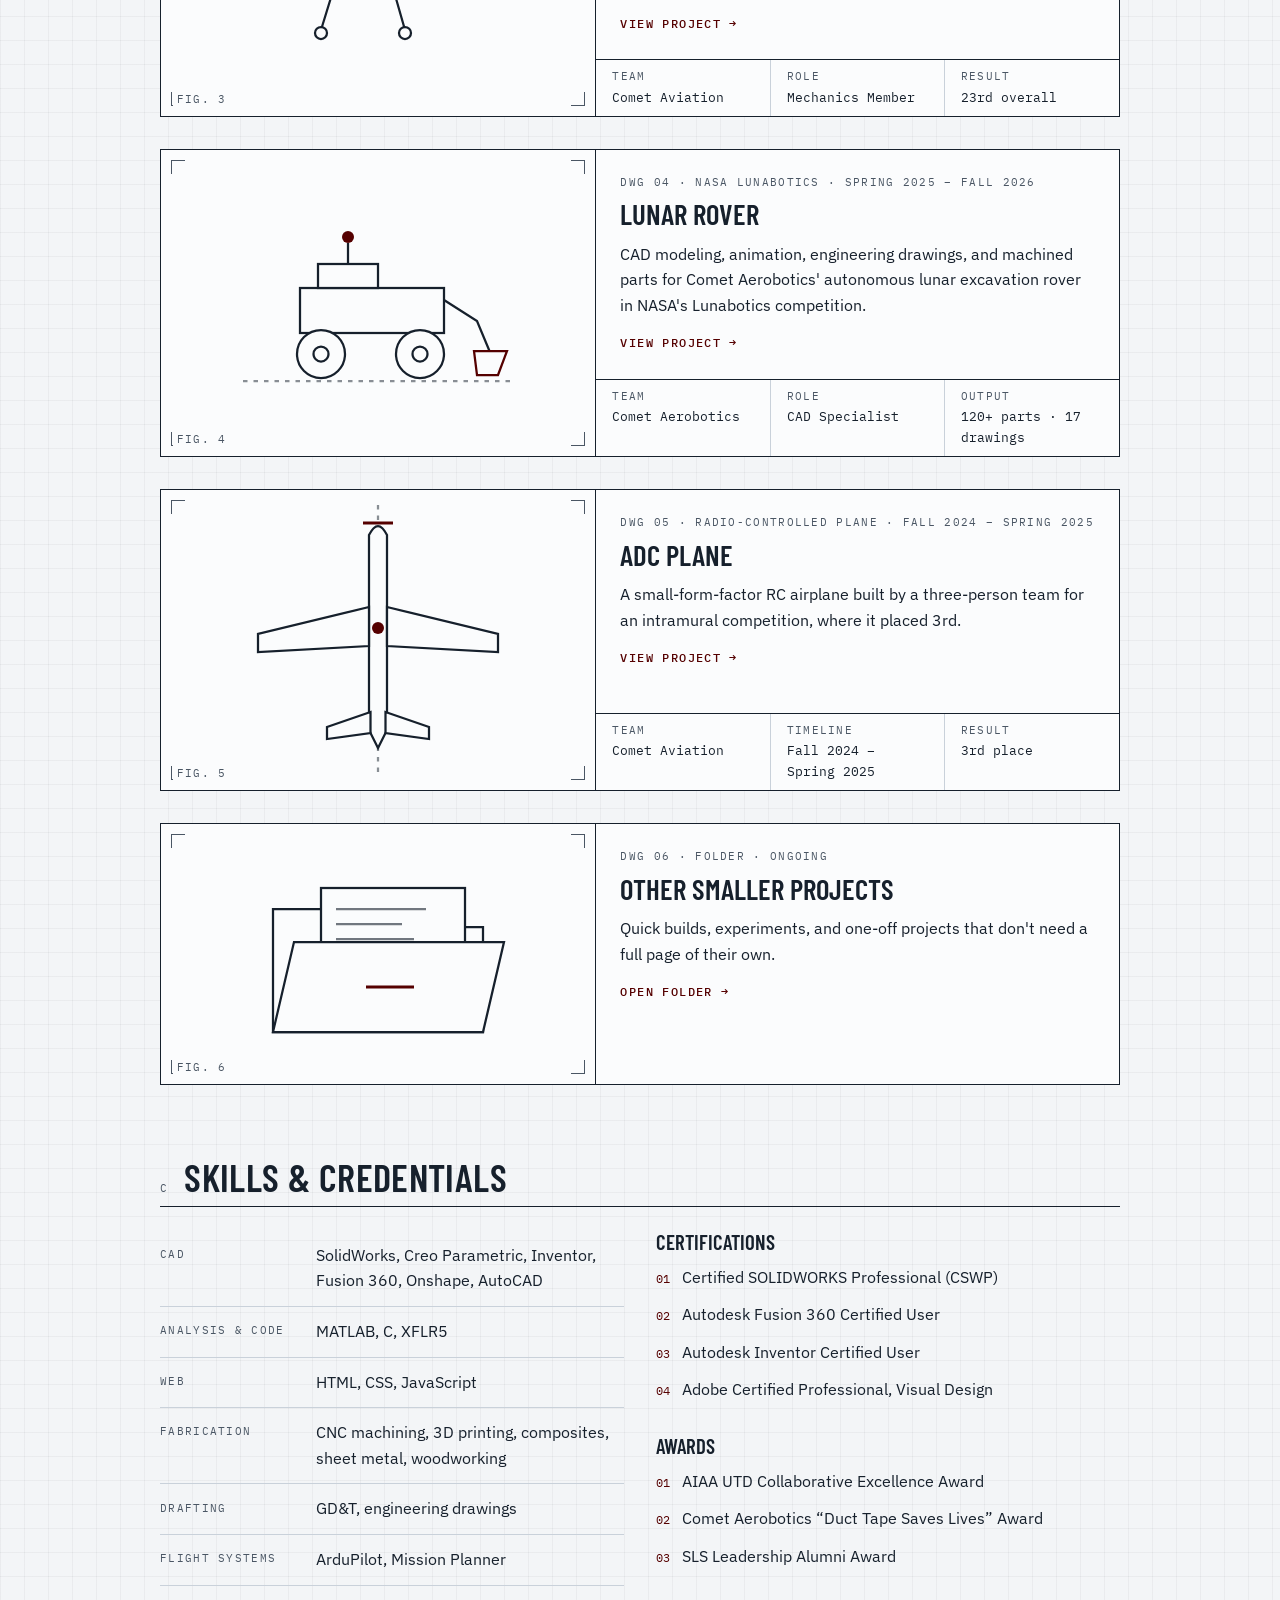
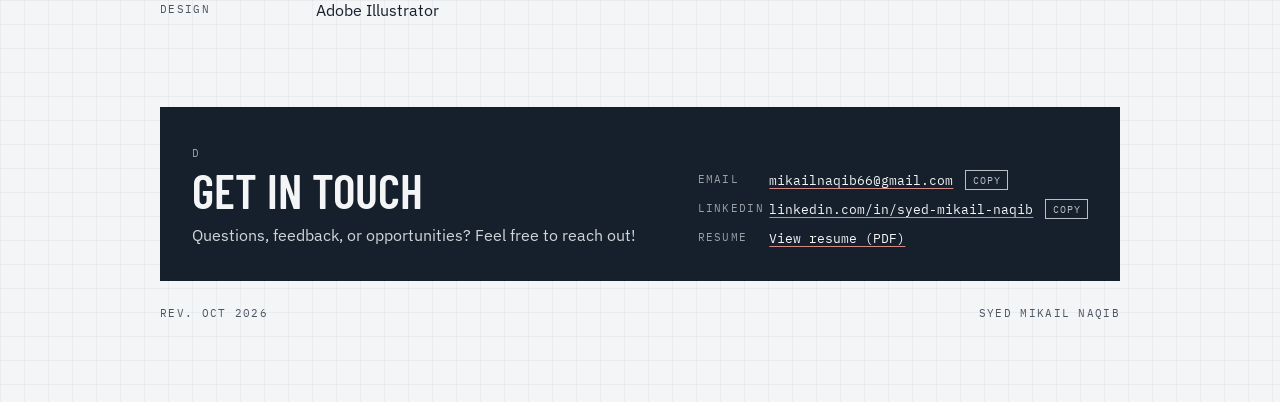
==== commit 55a80641: "populated copper fdm manufacturing and made things pop up when you scroll over them." ====
--- a/index.html
+++ b/index.html
@@ -35,7 +35,7 @@
 
   experience: [
     {
-      title: "Vice President", org: "AIAA UTD", when: "Dec 2025 – Aug 2026",
+      title: "Vice President", org: "AIAA UTD (American Institute of Aeronautics and Astronautics at UT Dallas)", when: "Dec 2025 – Aug 2026",
       points: [
         "Co-led ~250 members across 10 research projects and 3 international competition teams",
         "Secured funding, facilities, and resources through partnerships with university administration and industry, including support from RTX"
@@ -96,7 +96,7 @@
     {
       title: "Autonomous Quadcopter", kind: "Independent project", when: "Jul 2026 – present",
       image: "", figure: "quad", link: "quadcopter.html",
-      text: "A 7-inch quadcopter built from the frame up. I designed the airframe in SolidWorks and printed it in ASA, then integrated the flight controller, GPS, telemetry and power system and configured it in ArduCopter for autonomous flight.",
+      text: "A 7-inch quadcopter built from the frame up. I'm designing the airframe in SolidWorks to print in ASA, and I've integrated the flight controller, GPS, telemetry, and power system, which I'm now setting up in ArduCopter for autonomous flight.",
       specs: [["Role","Design, build, tuning"],["Tools","SolidWorks · ArduPilot"],["Capability","Waypoints · GPS hold · RTL failsafe"]]
     },
     {
@@ -301,7 +301,7 @@
       ${P.contact.map(([k,v,href],i)=>`<div class="row"><span class="k">${esc(k)}</span>${href?`<a href="${esc(href)}" target="_blank" rel="noopener">${esc(v)}</a>`:`<span id="c${i}">${esc(v)}</span>`}${(!href || /^(https?:|mailto:)/.test(href)) ? `<button class="copy" type="button" data-v="${esc(/^https?:/.test(href) ? href : v)}">Copy</button>` : ""}</div>`).join("")}
     </div>
   </div>
-  <footer><span class="label">Rev. Oct 2026</span><span class="label">${esc(P.name.preferred)} ${esc(P.name.last)}</span></footer>
+  <footer><span class="label">Rev. Oct 2026</span><span class="label">${esc(P.name.first)} ${esc(P.name.preferred)} ${esc(P.name.last)}</span></footer>
 </section>`;
 
 document.getElementById("app").innerHTML = header + experience + projects + skills + contact;
--- a/styles.css
+++ b/styles.css
@@ -140,7 +140,7 @@
 }
 @media (prefers-reduced-motion:no-preference){
   .sheet{transition:transform .2s ease,box-shadow .2s ease}
-  .sheet:hover{transform:translate(-3px,-3px);box-shadow:6px 6px 0 var(--accent)}
+  a.sheet:hover{transform:translate(-3px,-3px);box-shadow:6px 6px 0 var(--accent)}
 }
 
 /* ---------- Clickable project sheets ---------- */
@@ -258,3 +258,9 @@
 .media-model model-viewer{display:block;width:100%;height:min(70vh,520px);border:1.5px solid var(--ink);background:var(--sheet);--poster-color:transparent}
 .media-model .hint{color:var(--ink-2)}
 @media (max-width:760px){.media-model model-viewer{height:360px}}
+
+/* ---------- Clickable cards pop up when scrolled to the middle of the screen (see site.js),
+   and still pop up on mouse-over. Cards that don't link anywhere stay flat. ---------- */
+a.sheet{transition:transform .25s ease,box-shadow .25s ease}
+a.sheet.in-view{transform:translate(-3px,-3px);box-shadow:6px 6px 0 var(--accent)}
+@media (hover:none){a.sheet:hover:not(.in-view){transform:none;box-shadow:none}}
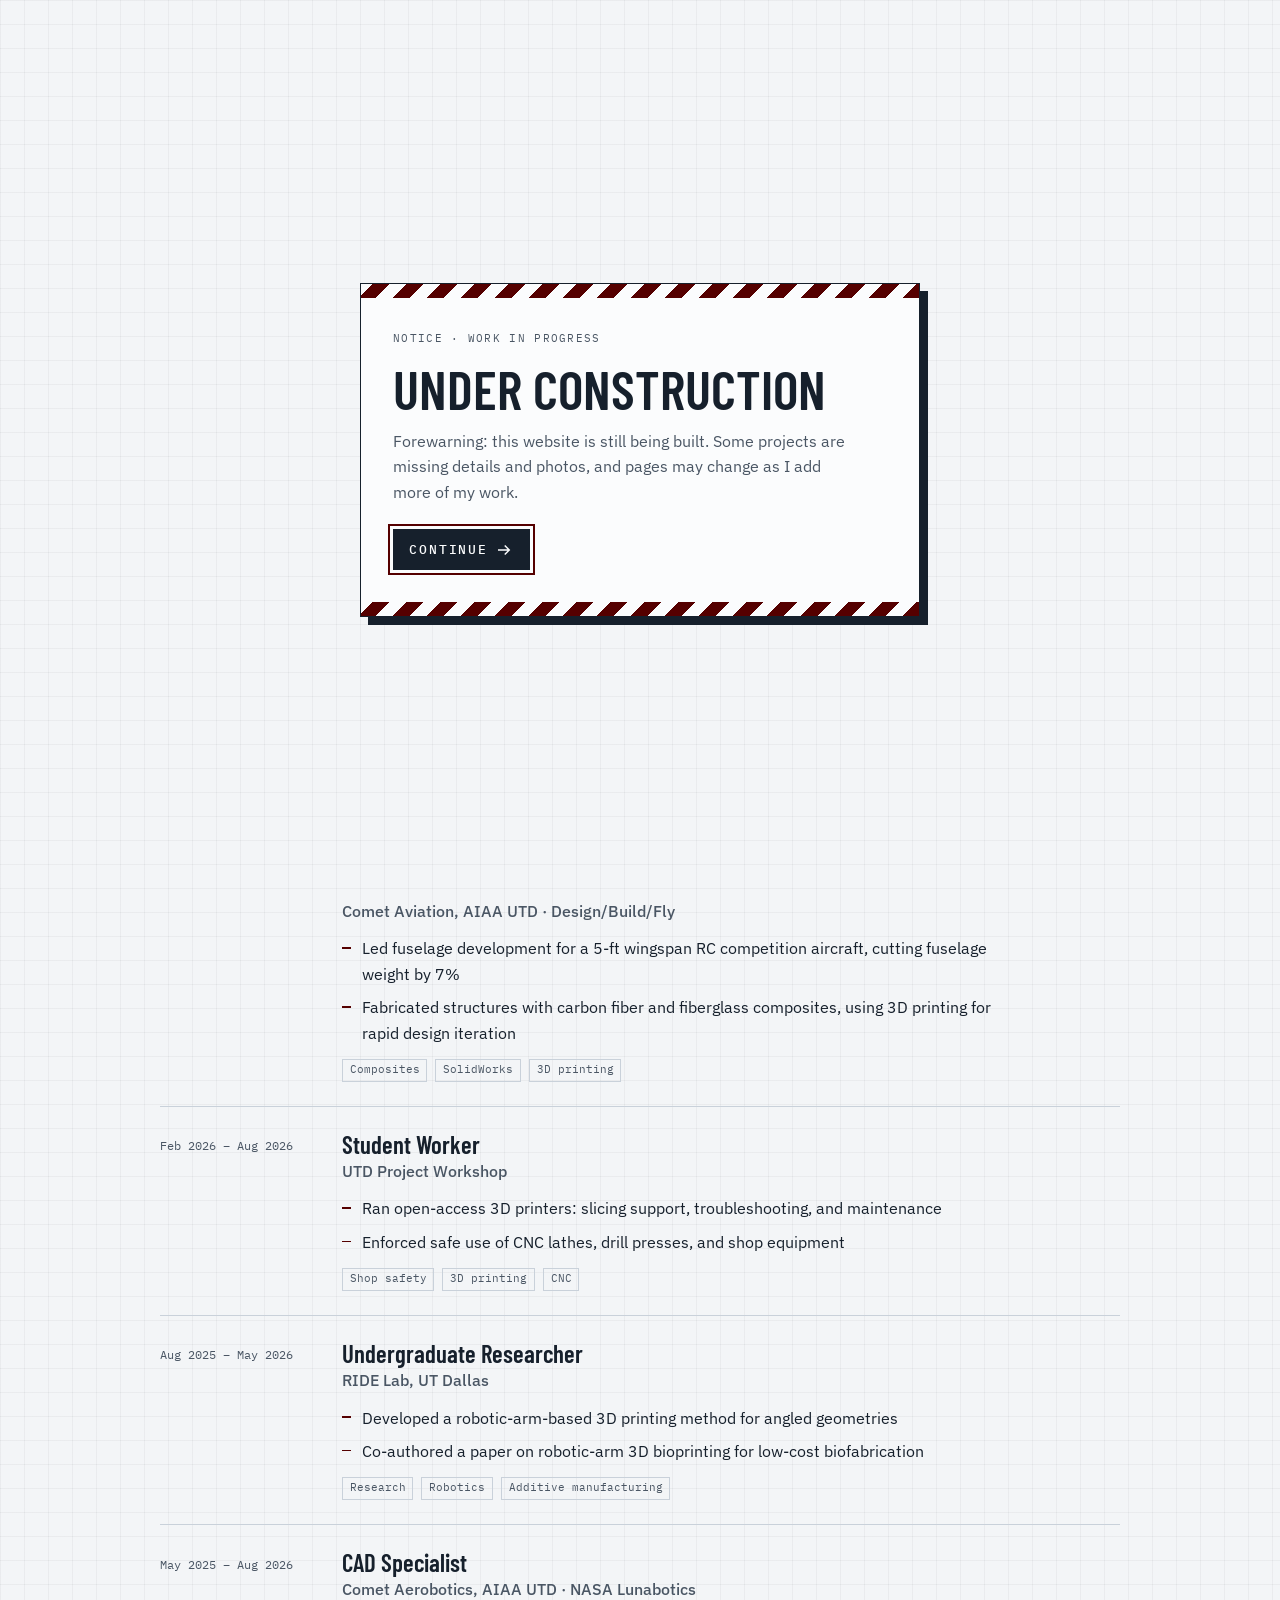
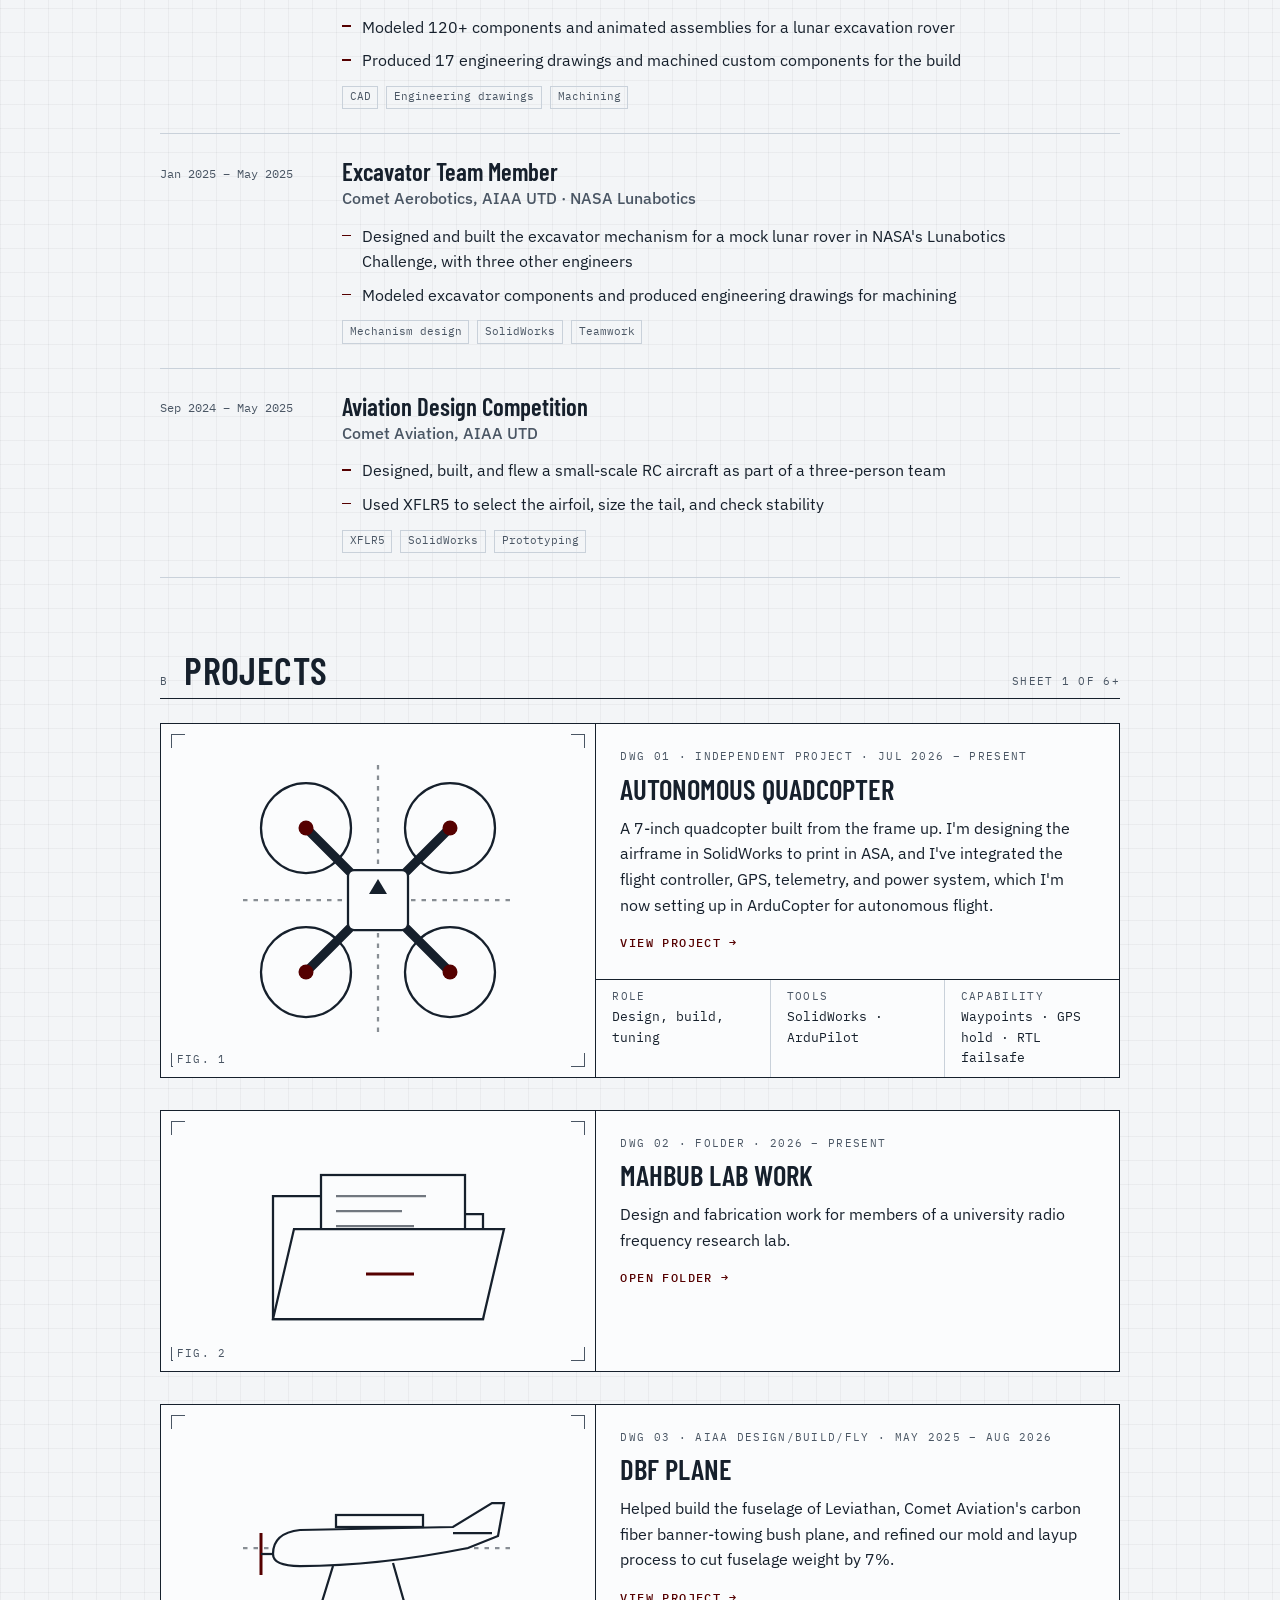
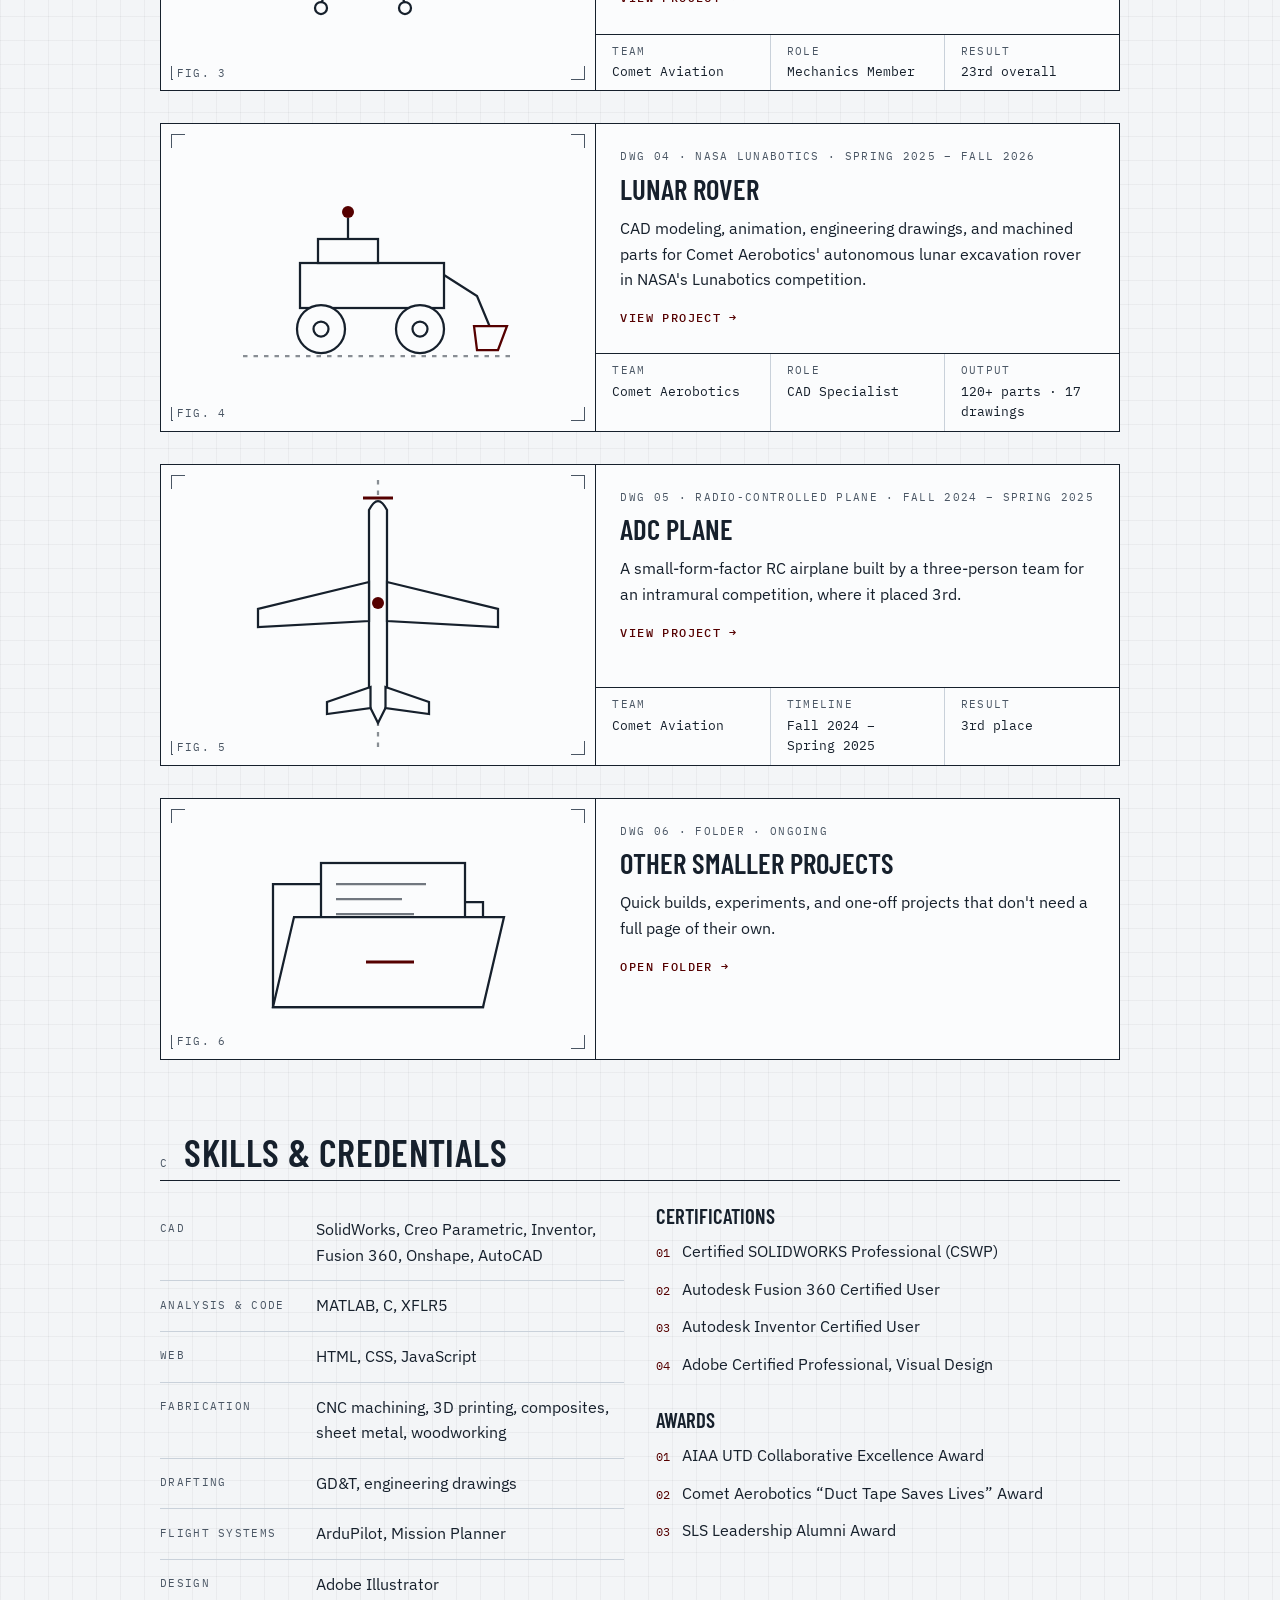
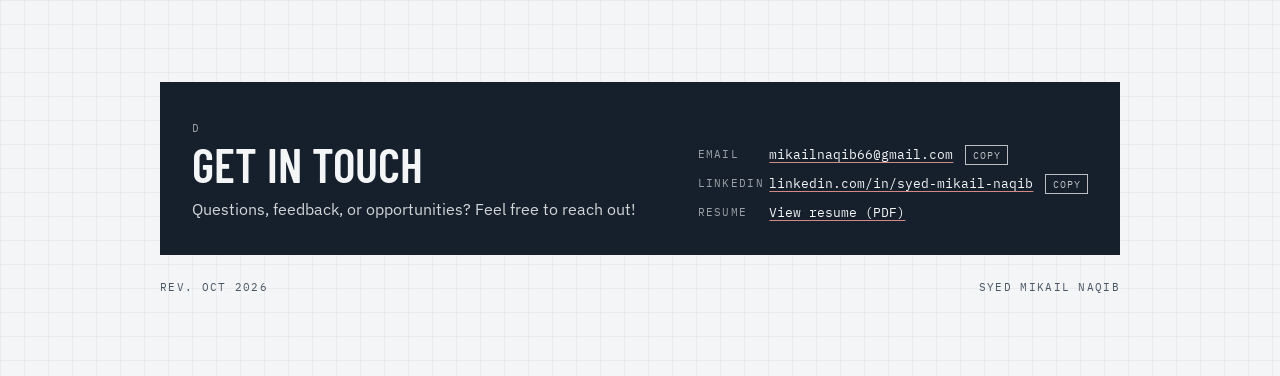
==== commit 87a9dad9: "changed description" ====
--- a/index.html
+++ b/index.html
@@ -24,8 +24,8 @@
    ===================================================================== */
 const PORTFOLIO = {
   name: { first: "Syed", preferred: "Mikail", last: "Naqib" },  // "preferred" is highlighted in the accent color
-  role: "Mechanical Engineering · Aerospace & UAV Systems",
-  summary: "Mechanical engineering student at UT Dallas focused on aircraft and unmanned systems. I design in CAD, build with composites, 3D printing and machining, and configure the flight systems that make airframes fly on their own.",
+  role: "Mechanical Engineering · Fabrication & Aerospace",
+  summary: "Mechanical engineering student at UT Dallas with a specialization in fabrication and an interest in autonomous UAV systems.",
   meta: [
     ["School", "UT Dallas"],
     ["Degree", "B.S. Mechanical Eng."],
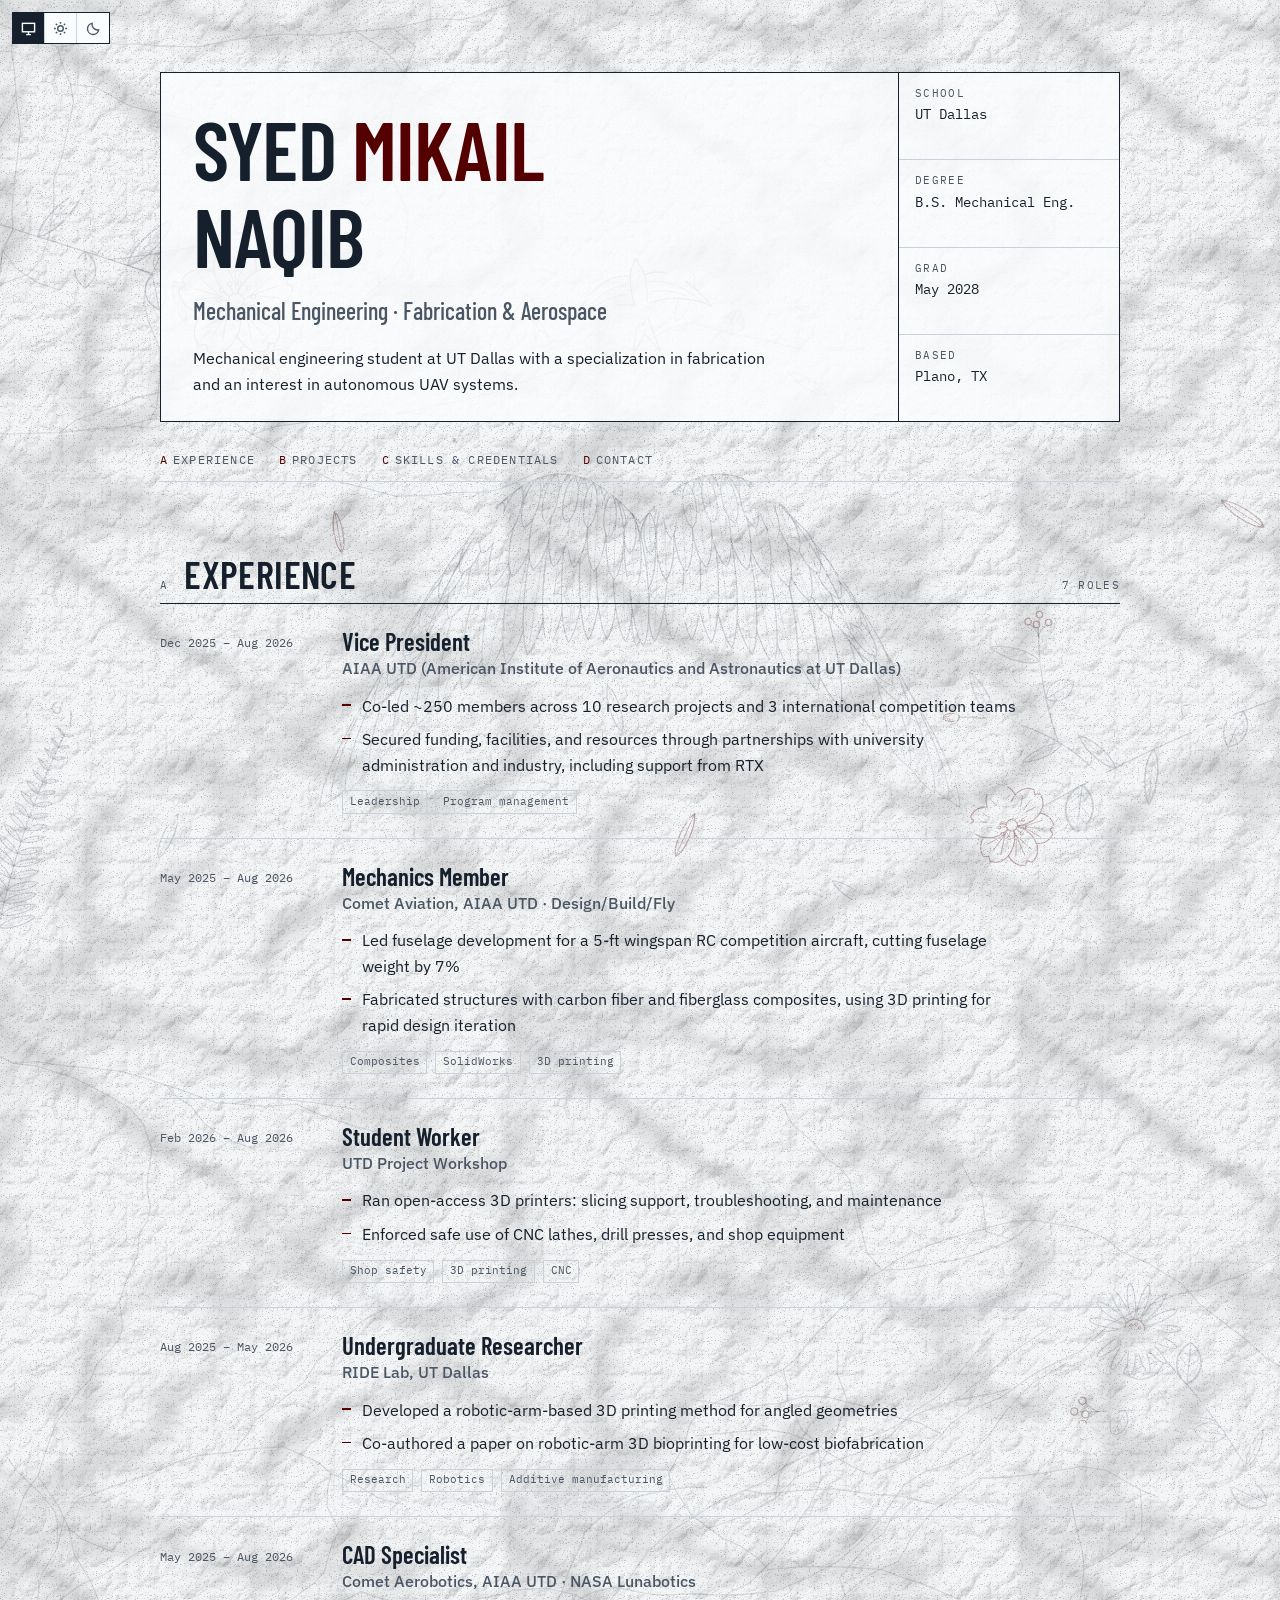
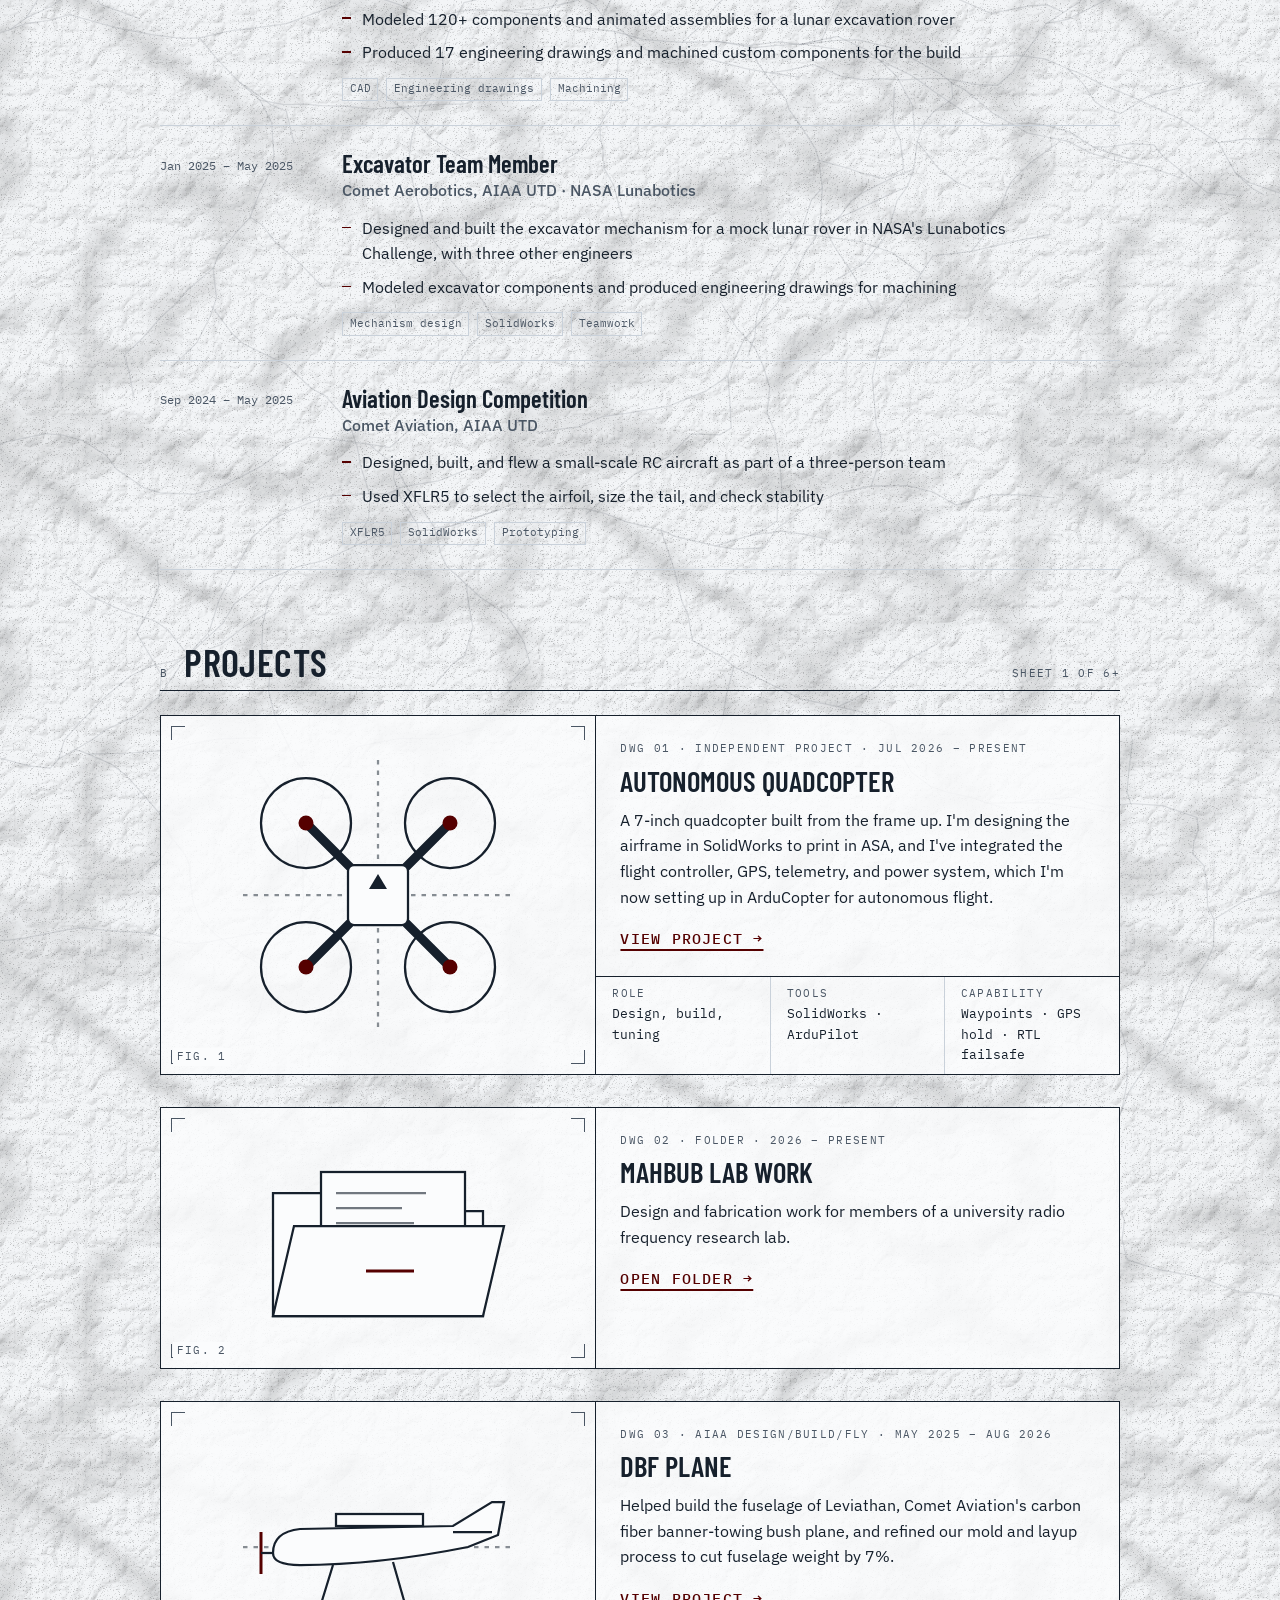
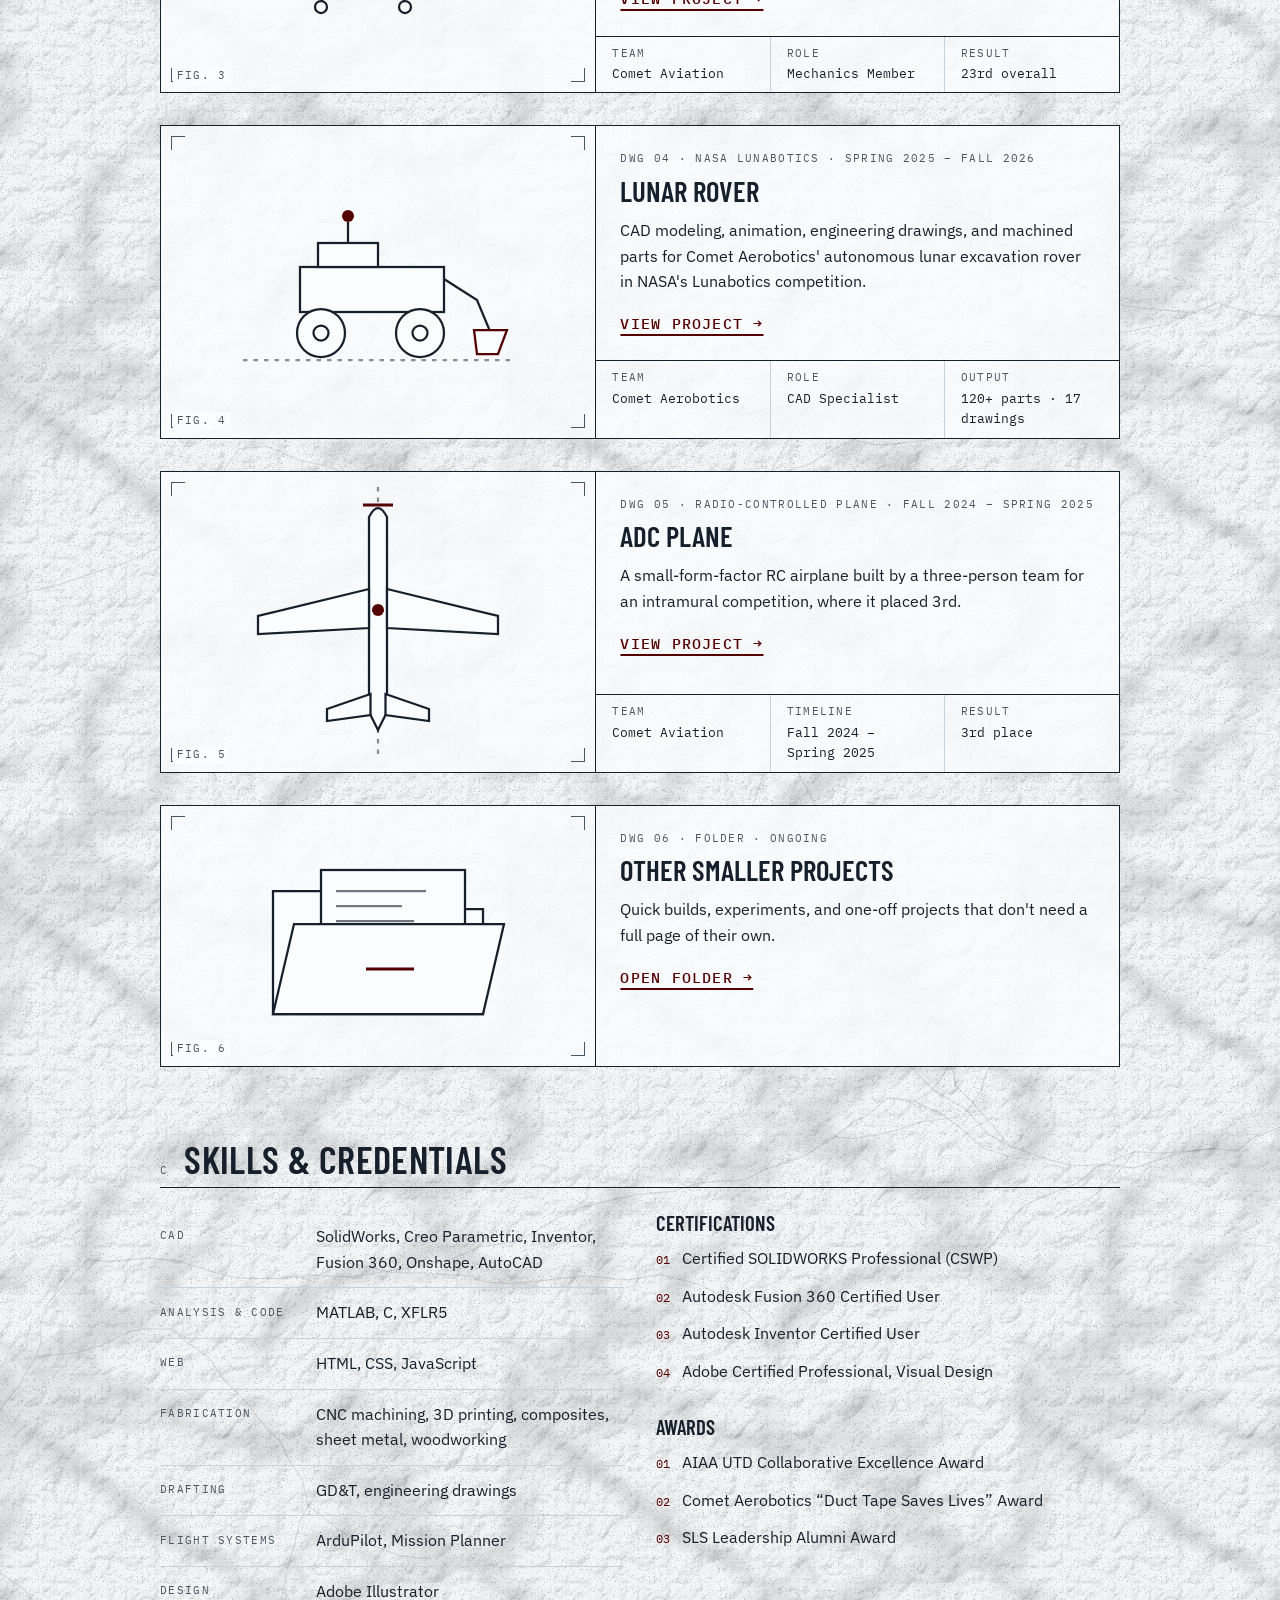
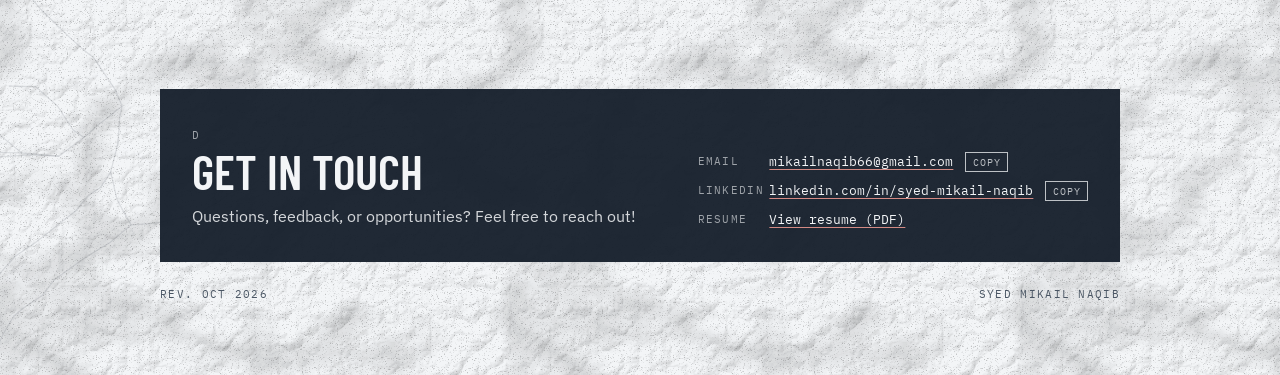
==== commit 29e1d166: "Added interactive background and made buttons more obvious" ====
--- a/index.html
+++ b/index.html
@@ -3,13 +3,14 @@
 <head>
 <meta charset="utf-8">
 <meta name="viewport" content="width=device-width, initial-scale=1, viewport-fit=cover">
-<meta name="description" content="Engineering portfolio of Mikail Naqib, Mechanical Engineering student at UT Dallas focused on aerospace and UAV systems.">
+<meta name="description" content="Engineering portfolio of Mikail Naqib, mechanical engineering student at UT Dallas: fabrication, aerospace, and autonomous UAV projects.">
 <title>Mikail Naqib Portfolio</title>
 <link rel="preconnect" href="https://fonts.googleapis.com">
 <link rel="stylesheet" href="https://fonts.googleapis.com/css2?family=Barlow+Condensed:wght@500;600;700&family=IBM+Plex+Sans:ital,wght@0,400;0,500;0,600;1,400&family=IBM+Plex+Mono:wght@400;500&display=swap">
 <link rel="stylesheet" href="styles.css">
 <meta name="portfolio-page" content="home">
 <script src="site.js"></script>
+<script src="background.js" defer></script>
 </head>
 <body>
 <div class="wrap" id="app"></div>
--- a/styles.css
+++ b/styles.css
@@ -1,4 +1,5 @@
-/* Layout: an engineering drawing sheet. Title block up top, each project is a numbered sheet with a figure frame and a spec table. */
+/* Layout: an engineering drawing sheet. Title block up top, each project is a numbered sheet with a figure frame and a spec table.
+   Behind it all: a stone surface with wings, birds and a wild garden that move as you scroll (drawn by background.js). */
 :root{
   --paper:#f3f5f7;
   --sheet:#fbfcfd;
@@ -13,20 +14,29 @@
   --font-body:"IBM Plex Sans",system-ui,-apple-system,"Segoe UI",sans-serif;
   --font-mono:"IBM Plex Mono",ui-monospace,Menlo,Consolas,monospace;
   --s1:.25rem;--s2:.5rem;--s3:.75rem;--s4:1rem;--s5:1.5rem;--s6:2rem;--s7:3rem;--s8:4.5rem;
+
+  /* ===== Scroll background: edit these to tune the look =====
+     (line wear and plant spacing are set at the top of background.js) */
+  --card:85;      /* how solid the cards are: 100 = fully solid, lower = more see-through */
+  --art-k:.6;     /* strength of the drawn lines (wings, birds, plants): 0 to 1 */
+  --tex-k:.8;     /* strength of the stone texture and its veins: 0 = off, 1 = full */
+  --art:rgba(22,32,44,.27); --art-soft:rgba(22,32,44,.14); --art-accent:rgba(85,0,0,.5);   /* ink colors of the drawings */
+  --tex:var(--tex-l); --wear:var(--wear-l); --tex-op:.75;   /* light-theme stone and wear tiles (made by background.js) */
 }
 /* The page's own toggle (data-site-theme) always wins. In System mode, follow the host's data-theme if set, else the OS. */
 @media (prefers-color-scheme:dark){:root:not([data-site-theme]):not([data-theme="light"]){
   --paper:#0e1a2a;--sheet:#13223a;--ink:#e6edf5;--ink-2:#9fb0c4;--line:#2c4160;--grid:rgba(160,190,230,.06);
-  --accent:#d48a84;--accent-ink:#13223a;--accent-on-ink:#550000;color-scheme:dark}}
+  --accent:#d48a84;--accent-ink:#13223a;--accent-on-ink:#550000;
+  --art:rgba(170,198,235,.30);--art-soft:rgba(170,198,235,.16);--art-accent:rgba(212,138,132,.6);--tex:var(--tex-d);--wear:var(--wear-d);--tex-op:.58;color-scheme:dark}}
 :root[data-site-theme="dark"],:root:not([data-site-theme])[data-theme="dark"]{
   --paper:#0e1a2a;--sheet:#13223a;--ink:#e6edf5;--ink-2:#9fb0c4;--line:#2c4160;--grid:rgba(160,190,230,.06);
-  --accent:#d48a84;--accent-ink:#13223a;--accent-on-ink:#550000;color-scheme:dark}
+  --accent:#d48a84;--accent-ink:#13223a;--accent-on-ink:#550000;
+  --art:rgba(170,198,235,.30);--art-soft:rgba(170,198,235,.16);--art-accent:rgba(212,138,132,.6);--tex:var(--tex-d);--wear:var(--wear-d);--tex-op:.58;color-scheme:dark}
 
 *{box-sizing:border-box}
 body{
+  position:relative;margin:0;
   background:var(--paper);color:var(--ink);font-family:var(--font-body);font-size:1rem;line-height:1.6;
-  background-image:linear-gradient(var(--grid) 1px,transparent 1px),linear-gradient(90deg,var(--grid) 1px,transparent 1px);
-  background-size:24px 24px;
 }
 .wrap{max-width:1040px;margin:0 auto;padding-inline:clamp(16px,4vw,40px);padding-block:72px var(--s8)}
 a{color:inherit}
@@ -45,7 +55,7 @@
 .theme-switch svg{width:15px;height:15px;flex:none}
 
 /* ---------- Title block header ---------- */
-.titleblock{border:1.5px solid var(--ink);background:var(--sheet);display:grid;grid-template-columns:1fr auto}
+.titleblock{border:1.5px solid var(--ink);background:var(--sheet);background:color-mix(in srgb,var(--sheet) calc(var(--card)*1%),transparent);display:grid;grid-template-columns:1fr auto}
 .tb-main{padding:var(--s6) var(--s6) var(--s5);border-right:1.5px solid var(--ink);min-width:0}
 .tb-main h1{font-size:clamp(2.8rem,8vw,5.2rem);letter-spacing:-.01em;text-transform:uppercase}
 .tb-main h1 .first{color:var(--accent)}
@@ -83,7 +93,7 @@
 
 /* Project sheets */
 .sheets{display:grid;gap:var(--s6)}
-.sheet{background:var(--sheet);border:1.5px solid var(--ink);display:grid;grid-template-columns:minmax(0,5fr) minmax(0,6fr)}
+.sheet{background:var(--sheet);background:color-mix(in srgb,var(--sheet) calc(var(--card)*1%),transparent);border:1.5px solid var(--ink);display:grid;grid-template-columns:minmax(0,5fr) minmax(0,6fr)}
 .fig{border-right:1.5px solid var(--ink);position:relative;min-height:260px;display:flex;align-items:center;justify-content:center;overflow:hidden}
 .fig img{width:100%;height:100%;object-fit:cover;display:block;position:absolute;inset:0}
 .fig svg{width:78%;max-width:300px;height:auto}
@@ -112,7 +122,7 @@
 h3.sub{font-size:1.3rem;text-transform:uppercase;margin-bottom:var(--s3)}
 
 /* Contact */
-.contact{background:var(--ink);color:var(--paper);padding:var(--s6);display:grid;grid-template-columns:1fr auto;gap:var(--s5);align-items:end}
+.contact{background:var(--ink);background:color-mix(in srgb,var(--ink) calc(70% + var(--card)*.3%),transparent);color:var(--paper);padding:var(--s6);display:grid;grid-template-columns:1fr auto;gap:var(--s5);align-items:end}
 .contact h2{font-size:clamp(2rem,5vw,3rem);text-transform:uppercase;color:var(--paper)}
 .contact p{margin:var(--s2) 0 0;max-width:46ch;opacity:.85}
 .contact .links{display:grid;gap:var(--s2);min-width:0}
@@ -146,8 +156,9 @@
 /* ---------- Clickable project sheets ---------- */
 a.sheet{color:inherit;text-decoration:none}
 a.sheet:focus-visible{outline:2px solid var(--accent);outline-offset:4px}
-.more{display:inline-flex;align-items:center;gap:.4em;margin-top:var(--s4);font-family:var(--font-mono);font-size:.72rem;letter-spacing:.12em;text-transform:uppercase;color:var(--accent);font-weight:500}
-a.sheet:hover .more{text-decoration:underline;text-underline-offset:3px}
+.more{display:inline-block;margin-top:var(--s4);font-family:var(--font-mono);font-size:.95rem;letter-spacing:.08em;text-transform:uppercase;color:var(--accent);font-weight:500;
+  text-decoration:underline;text-decoration-thickness:2px;text-underline-offset:5px}
+a.sheet:hover .more,a.sheet.in-view .more{text-decoration-thickness:3px}
 
 /* ---------- Project detail pages ---------- */
 .topbar{display:flex;align-items:center;gap:var(--s3)}
@@ -160,7 +171,7 @@
 .gallery{display:grid;grid-template-columns:repeat(3,minmax(0,1fr));gap:var(--s4)}
 .gallery .fig{border:1.5px solid var(--ink);background:var(--sheet);aspect-ratio:4/3;min-height:0;max-width:100%}
 .gallery .fig svg{width:55%}
-.tablewrap{overflow-x:auto;border:1.5px solid var(--ink);background:var(--sheet)}
+.tablewrap{overflow-x:auto;border:1.5px solid var(--ink);background:var(--sheet);background:color-mix(in srgb,var(--sheet) calc(var(--card)*1%),transparent)}
 table.bom{border-collapse:collapse;width:100%;min-width:560px}
 table.bom th,table.bom td{text-align:left;padding:var(--s3) var(--s4);border-bottom:1px solid var(--line);vertical-align:top}
 table.bom tr:last-child td{border-bottom:none}
@@ -169,7 +180,7 @@
 .todo{border:1.5px dashed var(--accent);padding:var(--s4) var(--s5);max-width:68ch;display:grid;gap:var(--s2);color:var(--ink-2)}
 .todo .label{color:var(--accent)}
 .todo ul{margin:0;padding-left:1.1rem;display:grid;gap:var(--s1)}
-.pager{margin-top:var(--s8);display:grid;grid-template-columns:1fr 1fr;border:1.5px solid var(--ink);background:var(--sheet)}
+.pager{margin-top:var(--s8);display:grid;grid-template-columns:1fr 1fr;border:1.5px solid var(--ink);background:var(--sheet);background:color-mix(in srgb,var(--sheet) calc(var(--card)*1%),transparent)}
 .pager a{padding:var(--s4) var(--s5);text-decoration:none;color:inherit;display:grid;gap:2px;min-width:0}
 .pager a + a{border-left:1.5px solid var(--ink);text-align:right}
 .pager a strong{font-family:var(--font-display);font-size:1.3rem;font-weight:600;text-transform:uppercase}
@@ -264,3 +275,24 @@
 a.sheet{transition:transform .25s ease,box-shadow .25s ease}
 a.sheet.in-view{transform:translate(-3px,-3px);box-shadow:6px 6px 0 var(--accent)}
 @media (hover:none){a.sheet:hover:not(.in-view){transform:none;box-shadow:none}}
+
+/* ---------- Scroll background (the drawings themselves are made by background.js) ----------
+   Five layers sit behind the page content, back to front:
+   garden, wear over the garden, wings + birds, stone veins, stone texture. */
+.bg-layer,.bg-wear,.bg-texture{pointer-events:none;left:0;top:0;width:100%}
+.bg-layer{overflow:hidden}
+.bg-garden,.bg-veins,.bg-wear,.bg-texture{position:absolute;height:100%}
+.bg-wings{position:fixed;height:100vh;height:100lvh}
+.bg-garden{z-index:-5;opacity:var(--art-k)}
+.bg-wear{z-index:-4;background-image:var(--wear,none);background-size:512px 512px}
+.bg-wings{z-index:-3;opacity:var(--art-k);-webkit-mask-image:var(--wear-mask,none);mask-image:var(--wear-mask,none);-webkit-mask-size:512px 512px;mask-size:512px 512px}
+.bg-veins{z-index:-2;opacity:min(1,var(--tex-k))}
+.bg-texture{z-index:-1;background-image:var(--tex,none);background-size:512px 512px;opacity:calc(var(--tex-op)*var(--tex-k))}
+.bg-layer *{fill:none;stroke:var(--art);stroke-width:1.2;stroke-linecap:round;stroke-linejoin:round}
+.bg-layer .soft,.bg-layer .soft *{stroke:var(--art-soft)}
+.bg-layer .acc,.bg-layer .acc *{stroke:var(--art-accent)}
+.bg-layer .solid,.bg-layer .solid *{fill:var(--paper)}
+.bg-layer .hair{stroke-width:.8}
+.bg-layer .bird *{vector-effect:non-scaling-stroke}
+.bg-veins *{stroke:var(--art-soft)}
+@media print{.bg-layer,.bg-wear,.bg-texture{display:none}}
